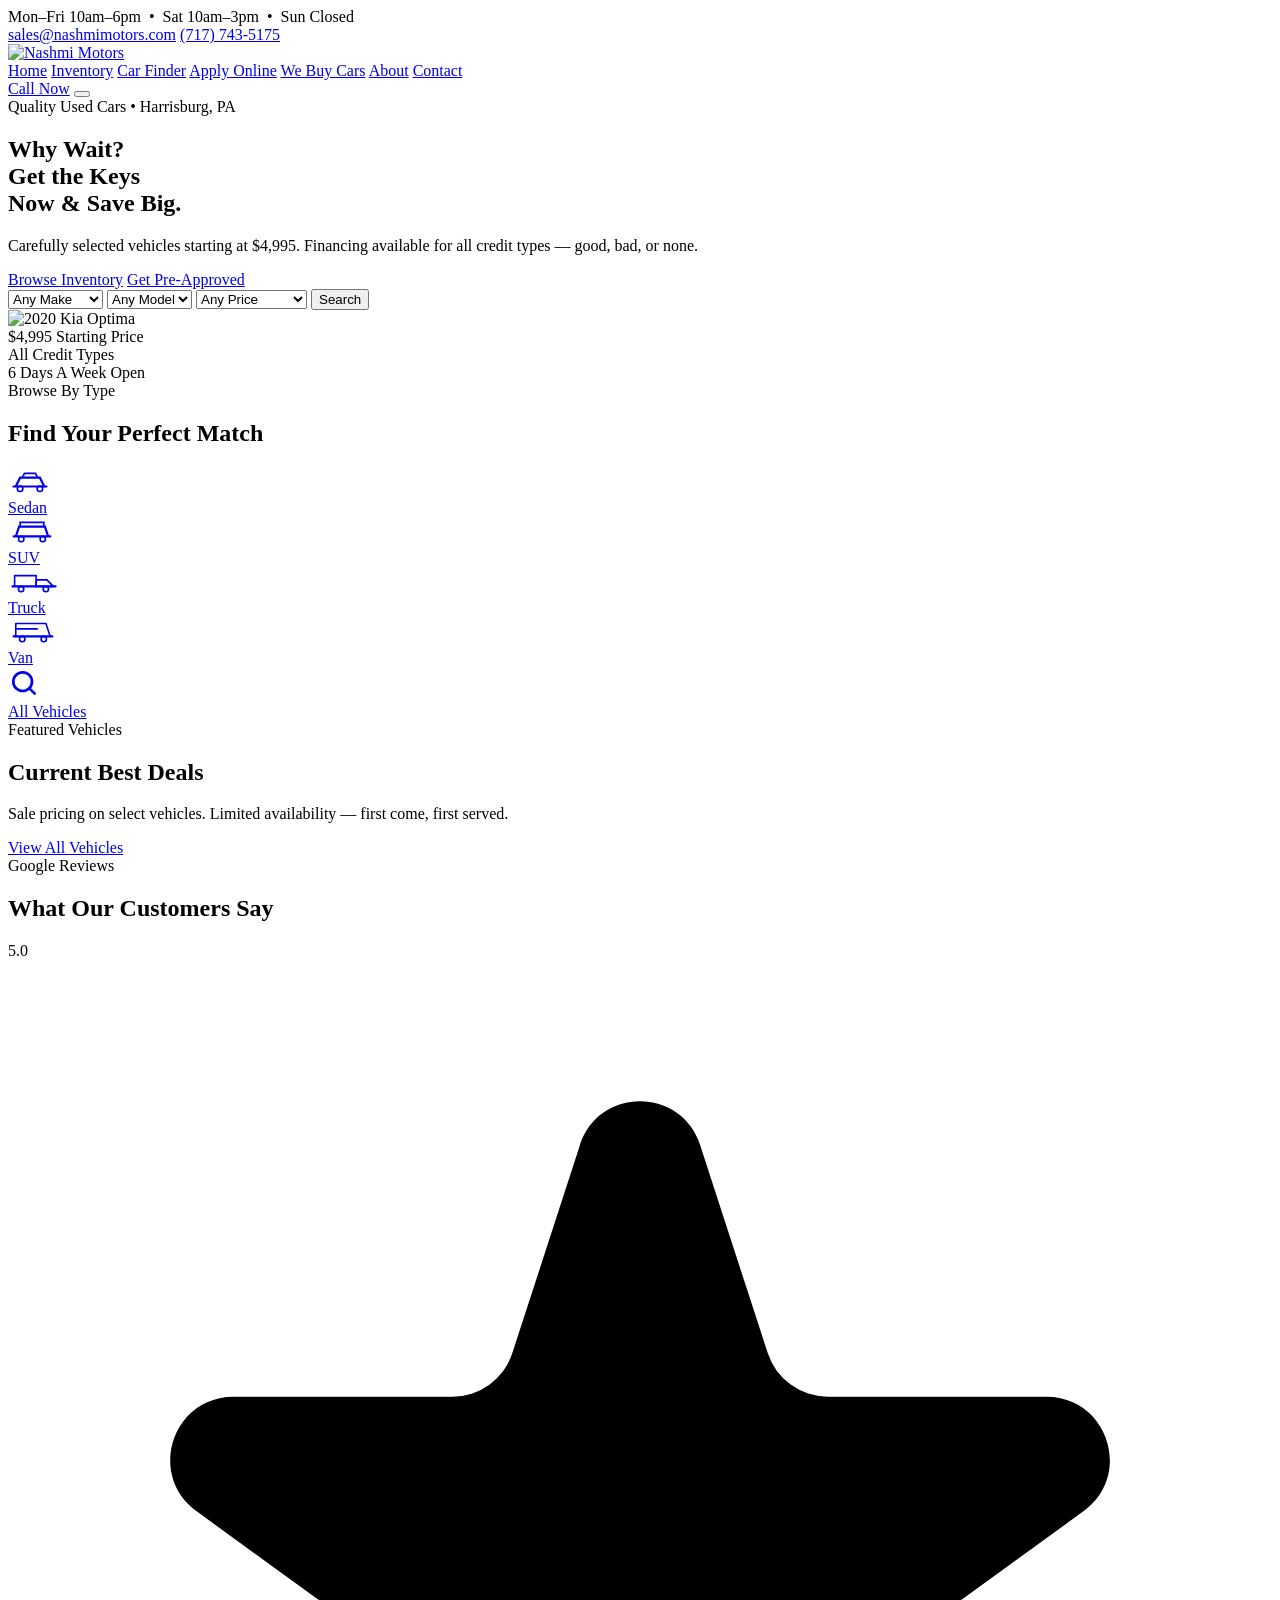
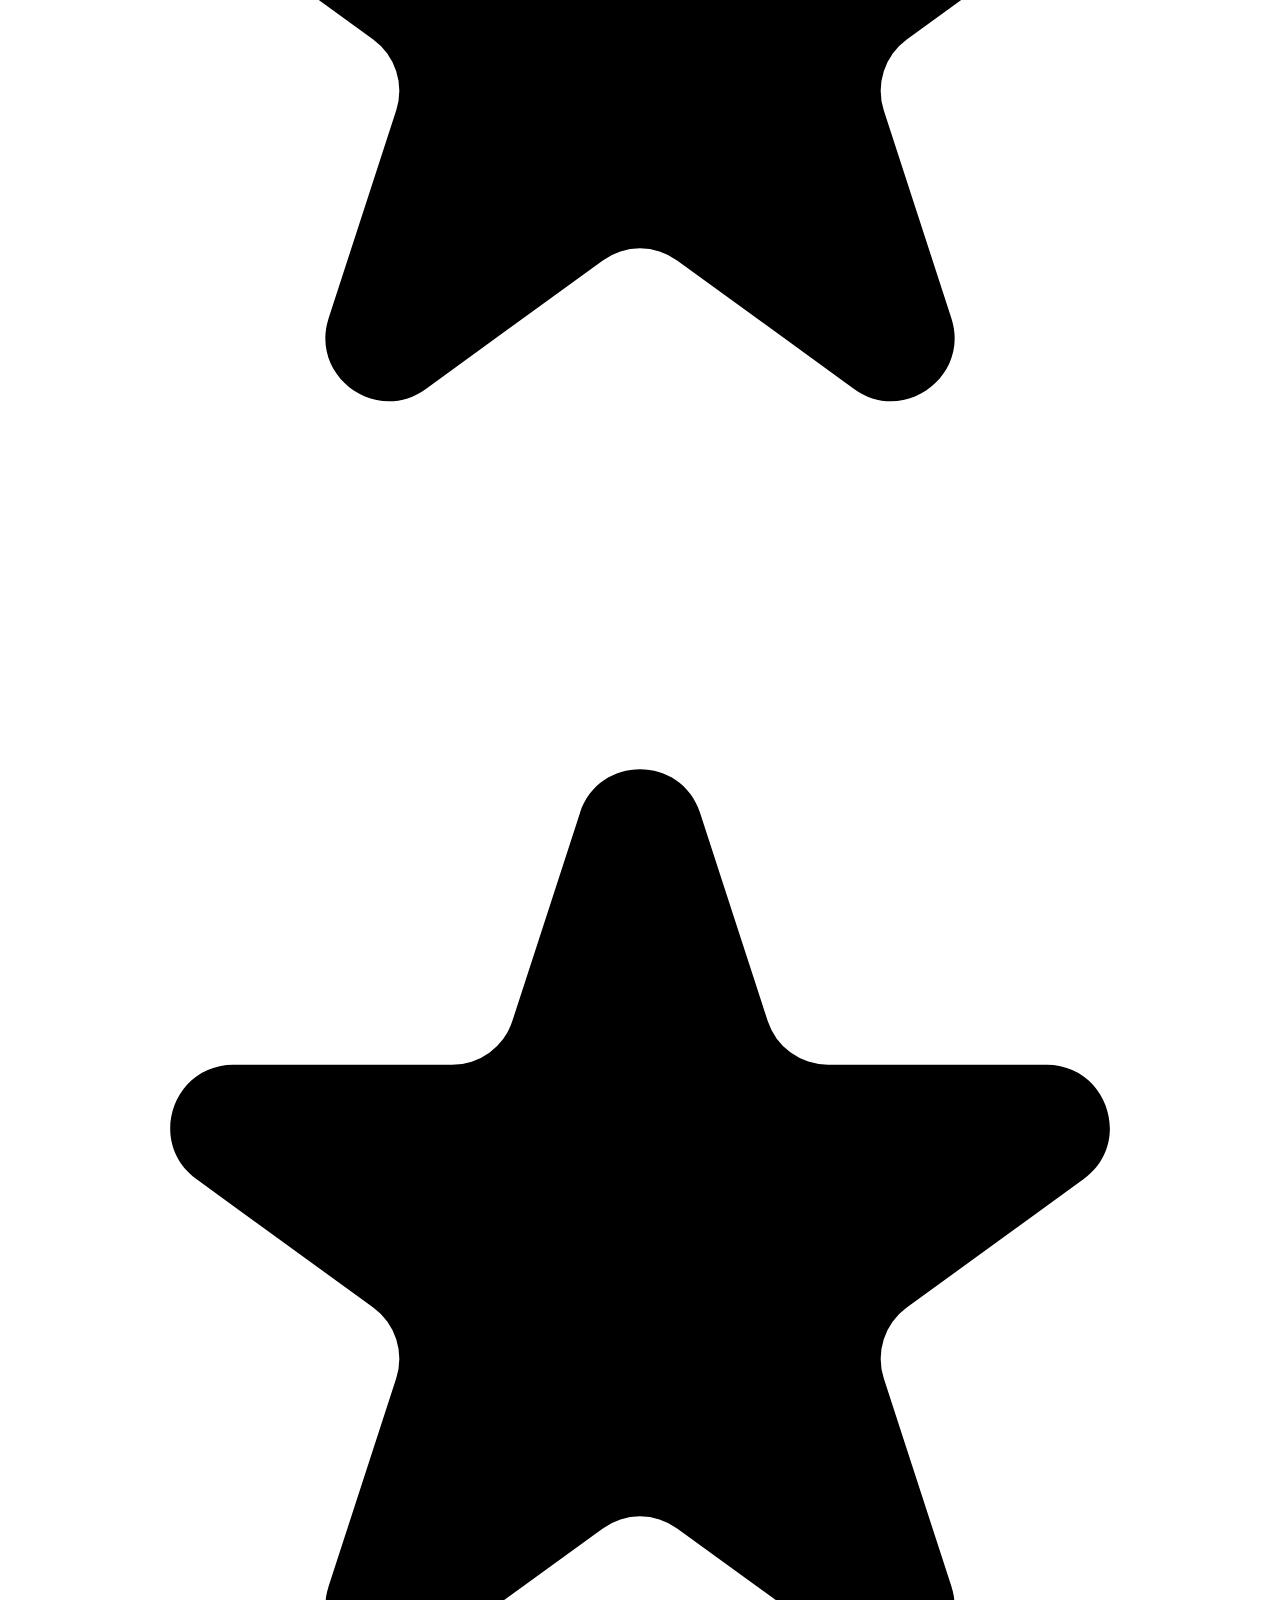
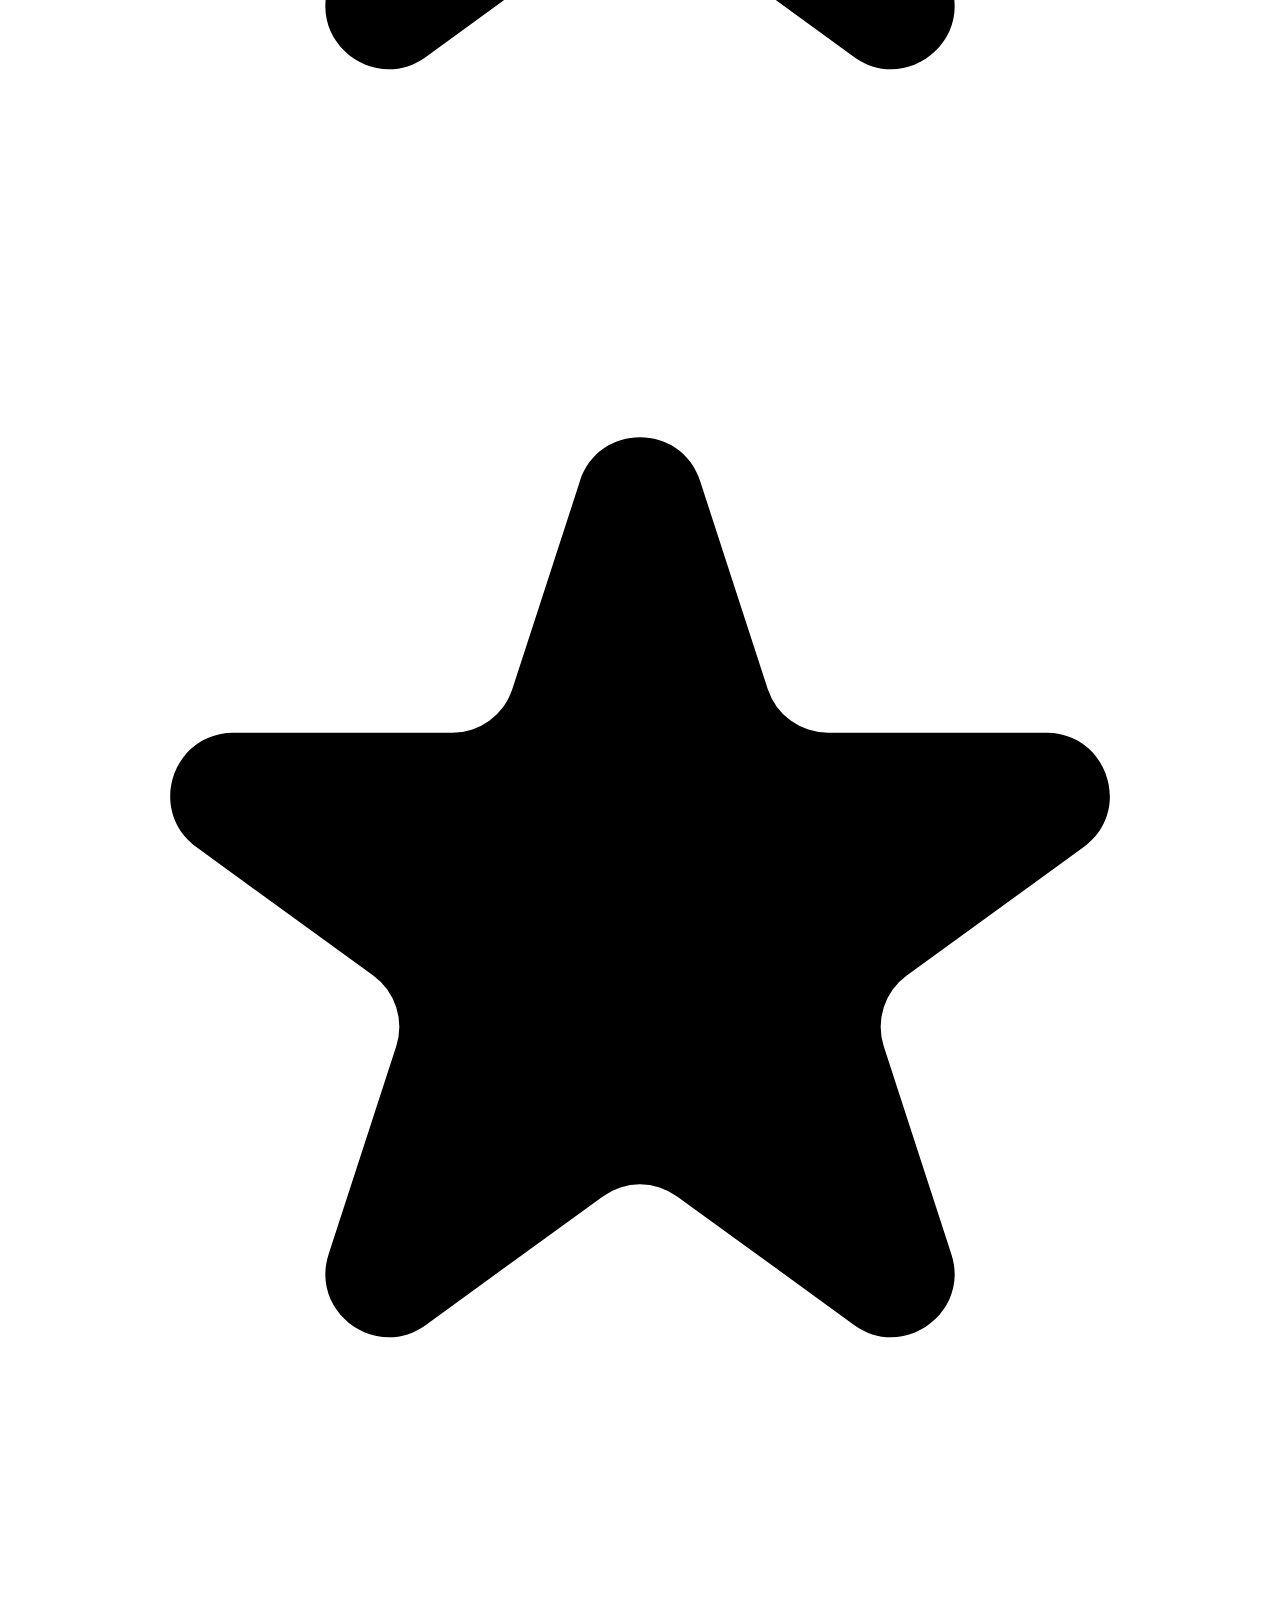
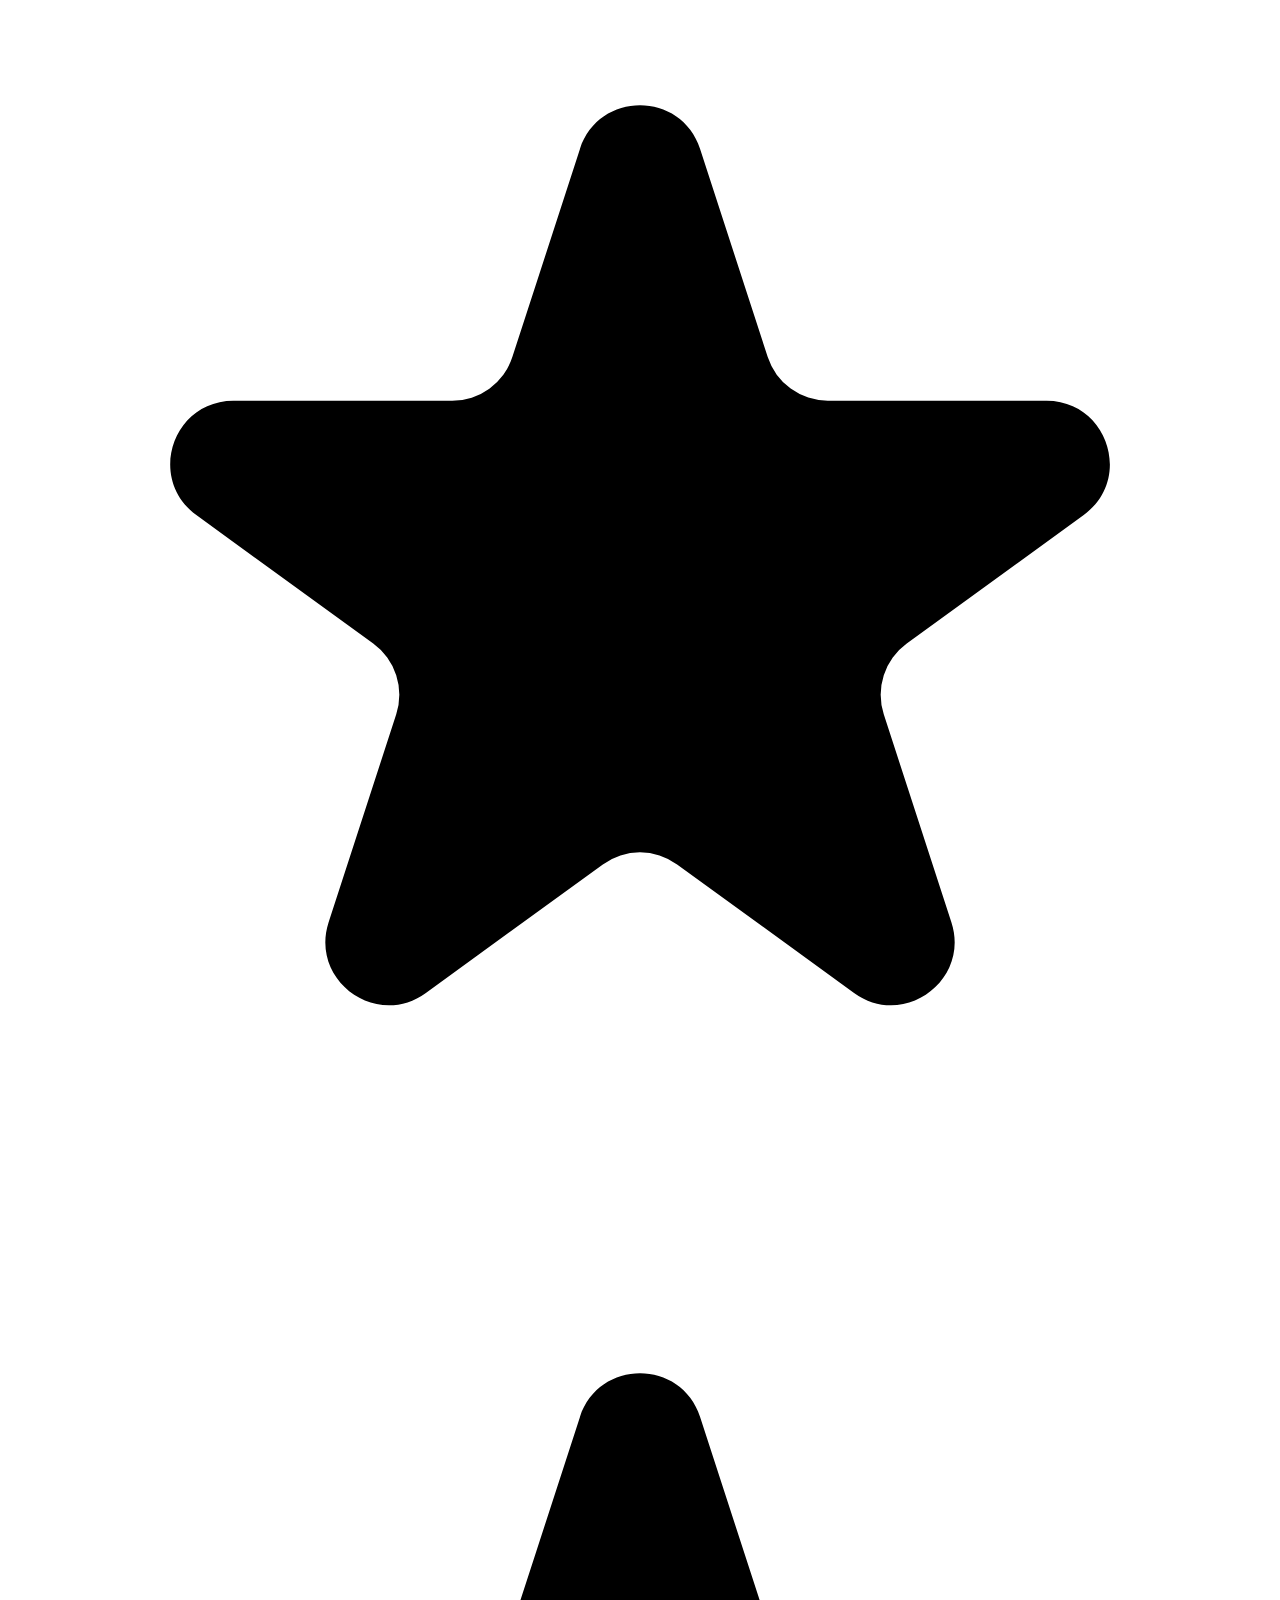
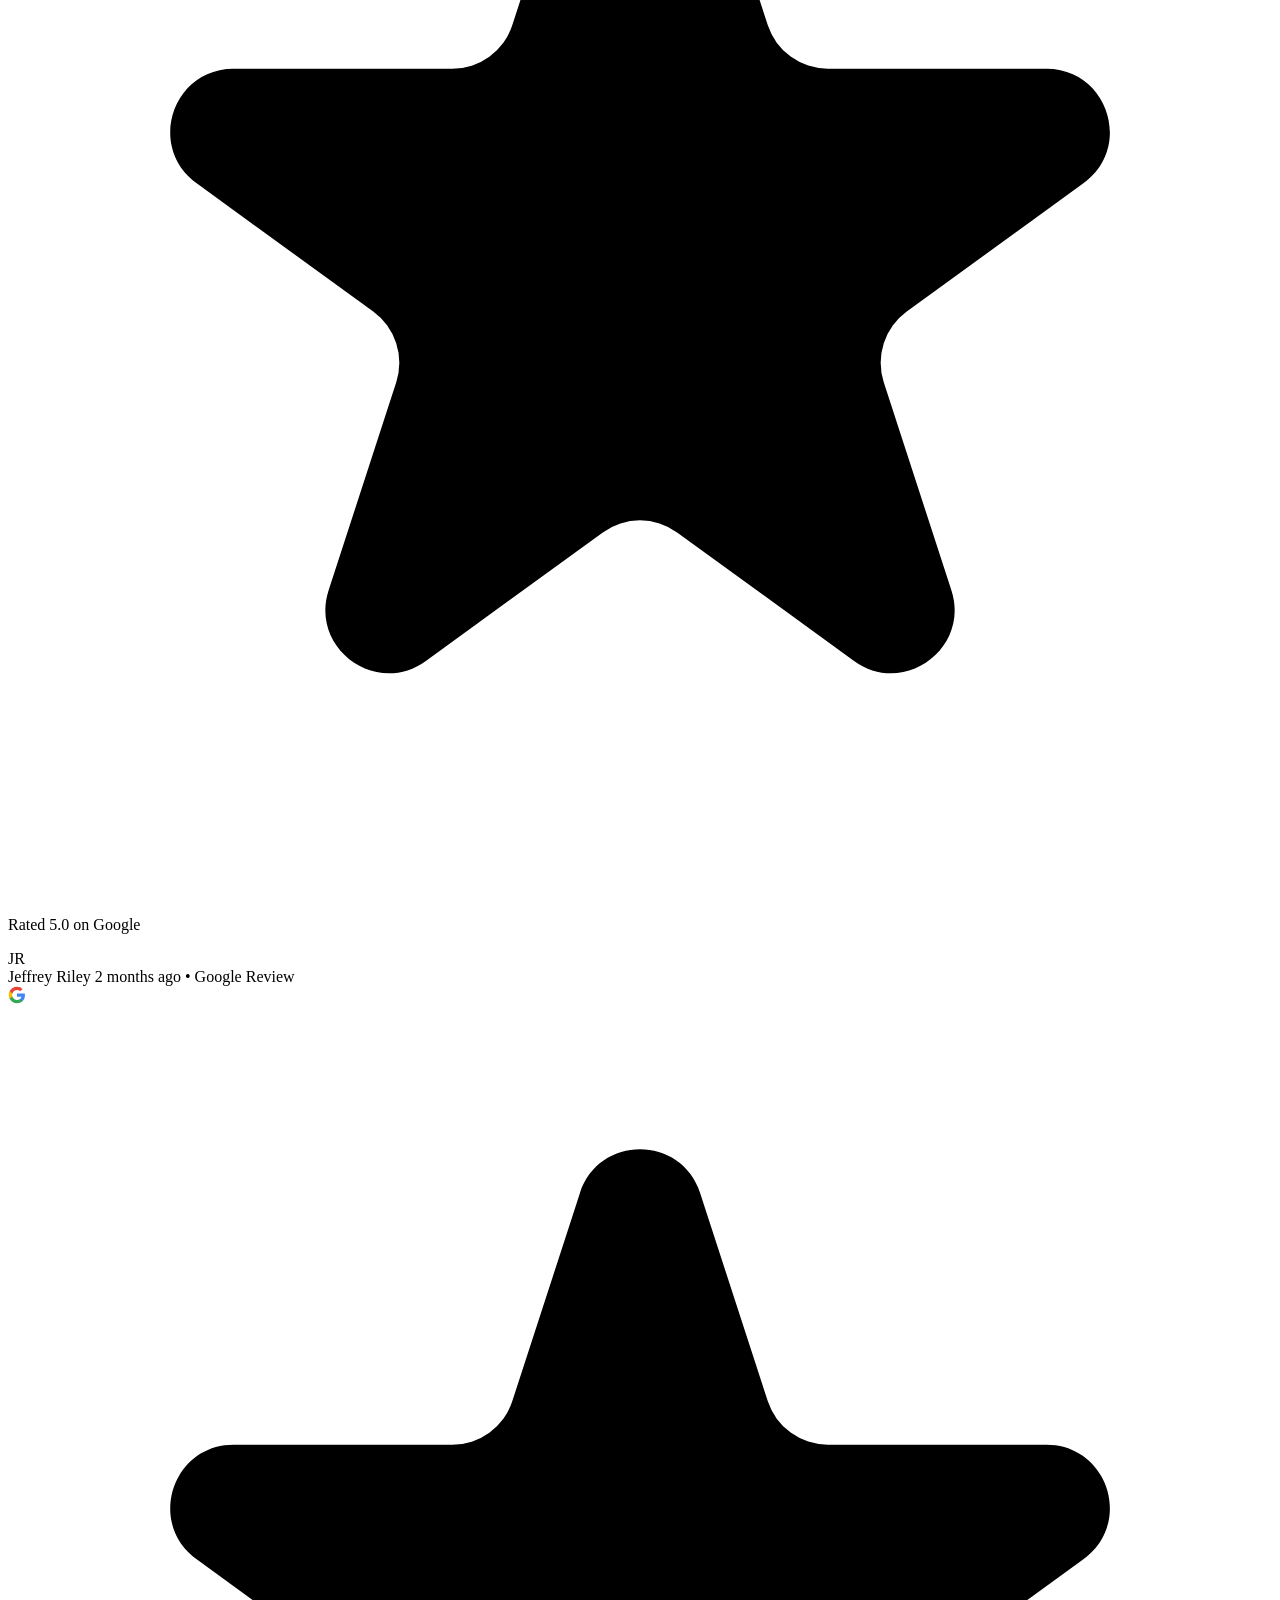
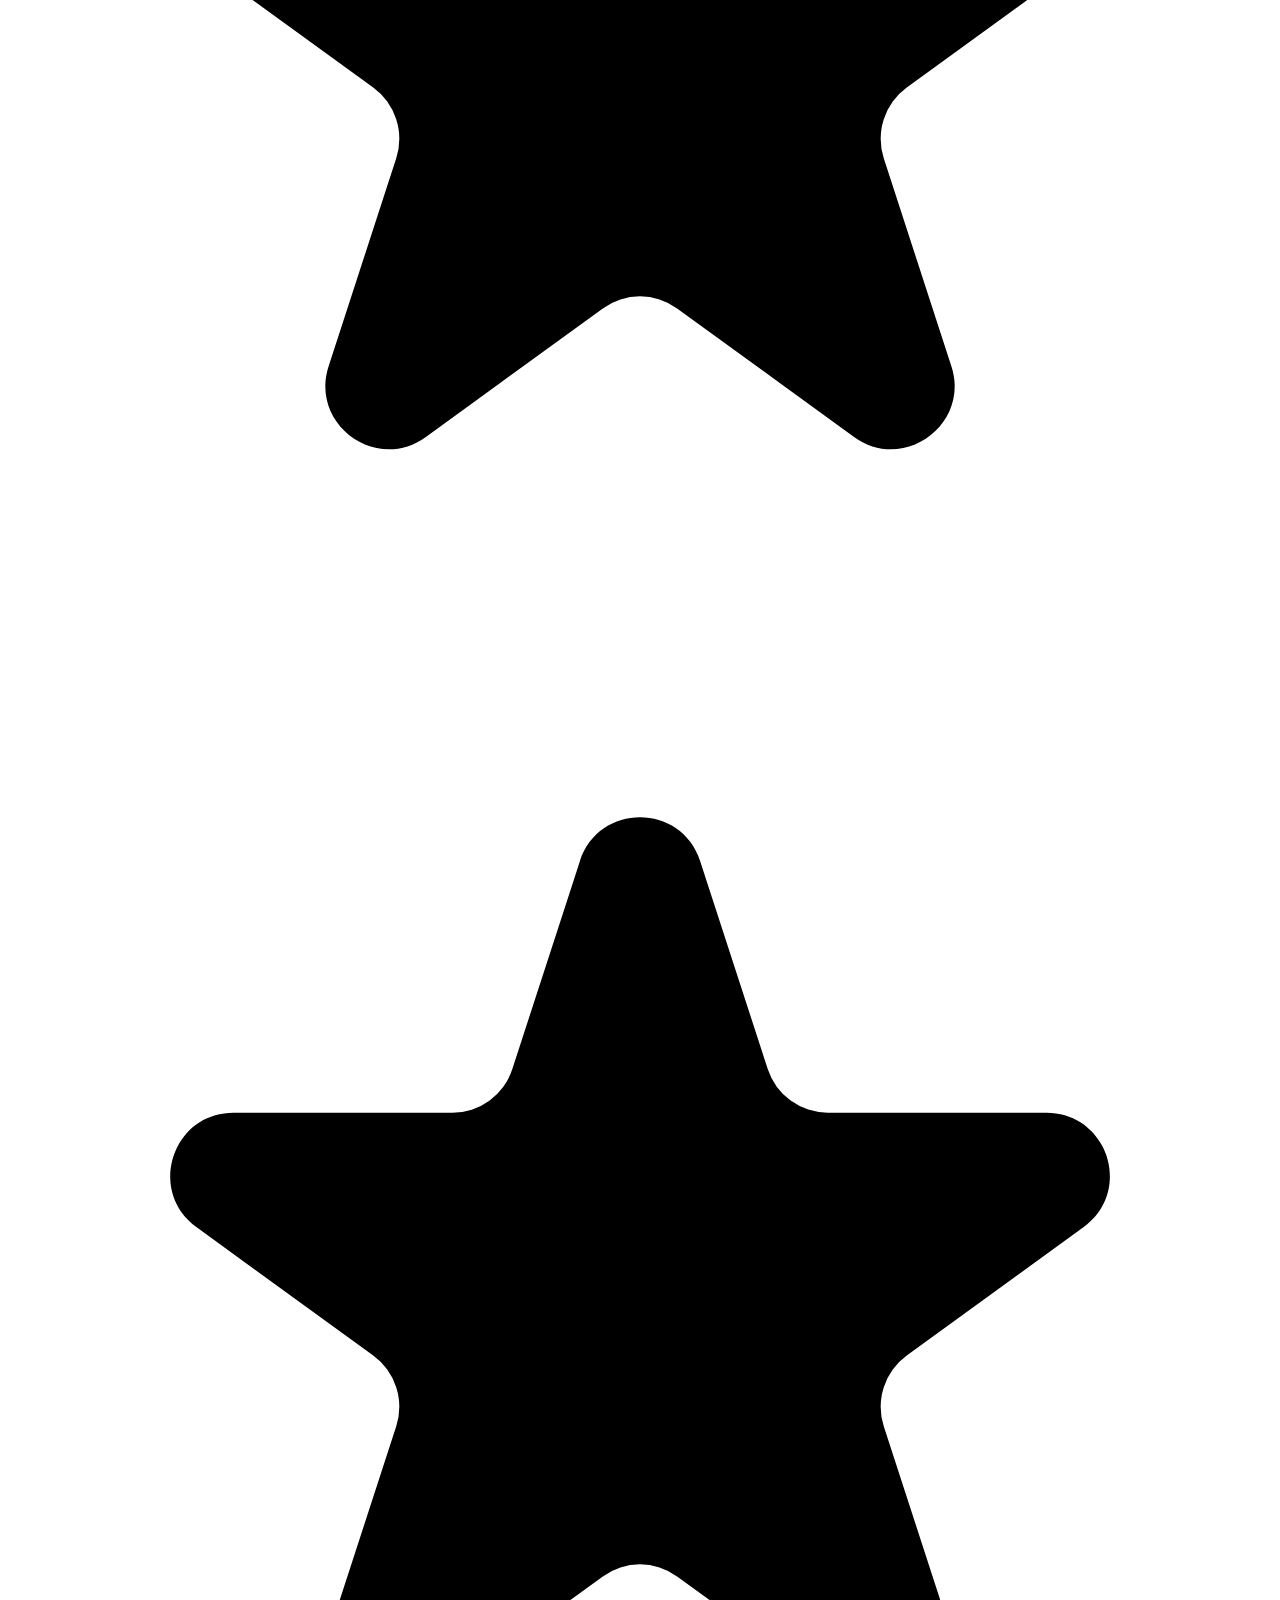
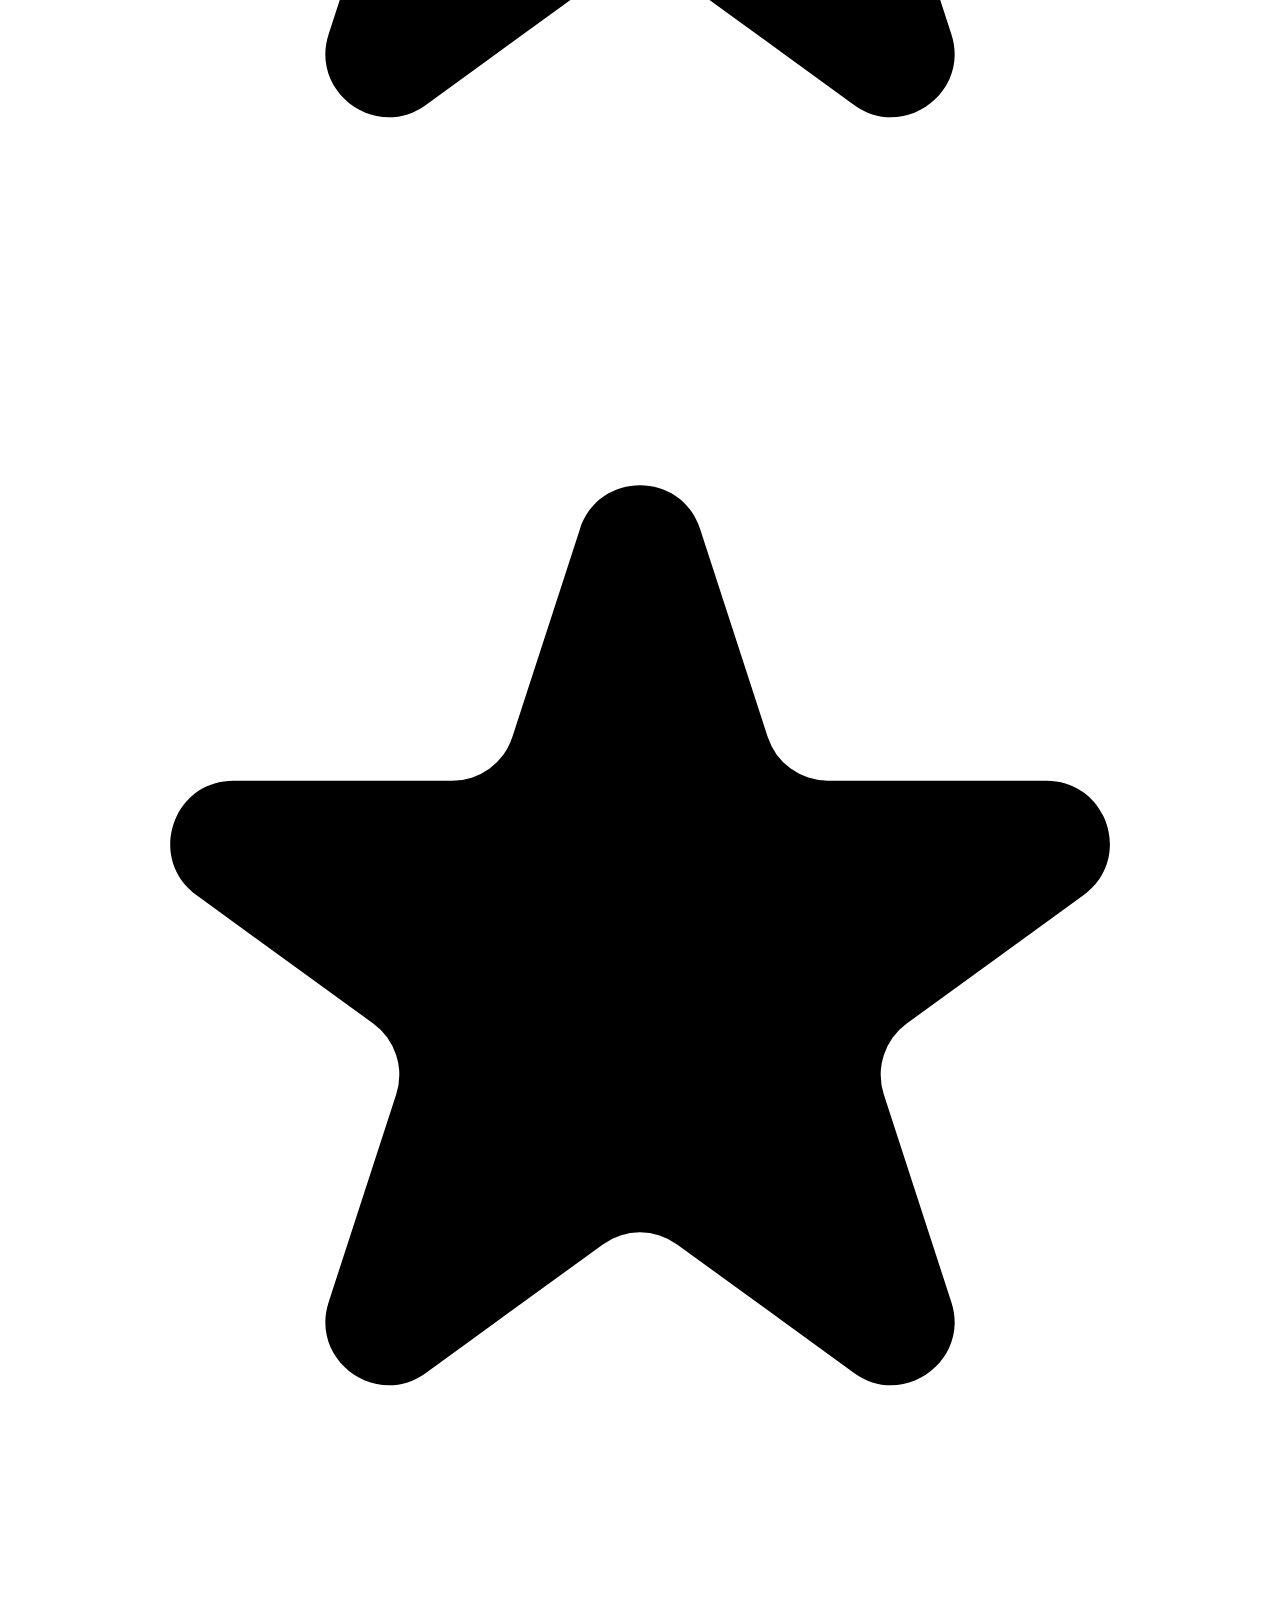
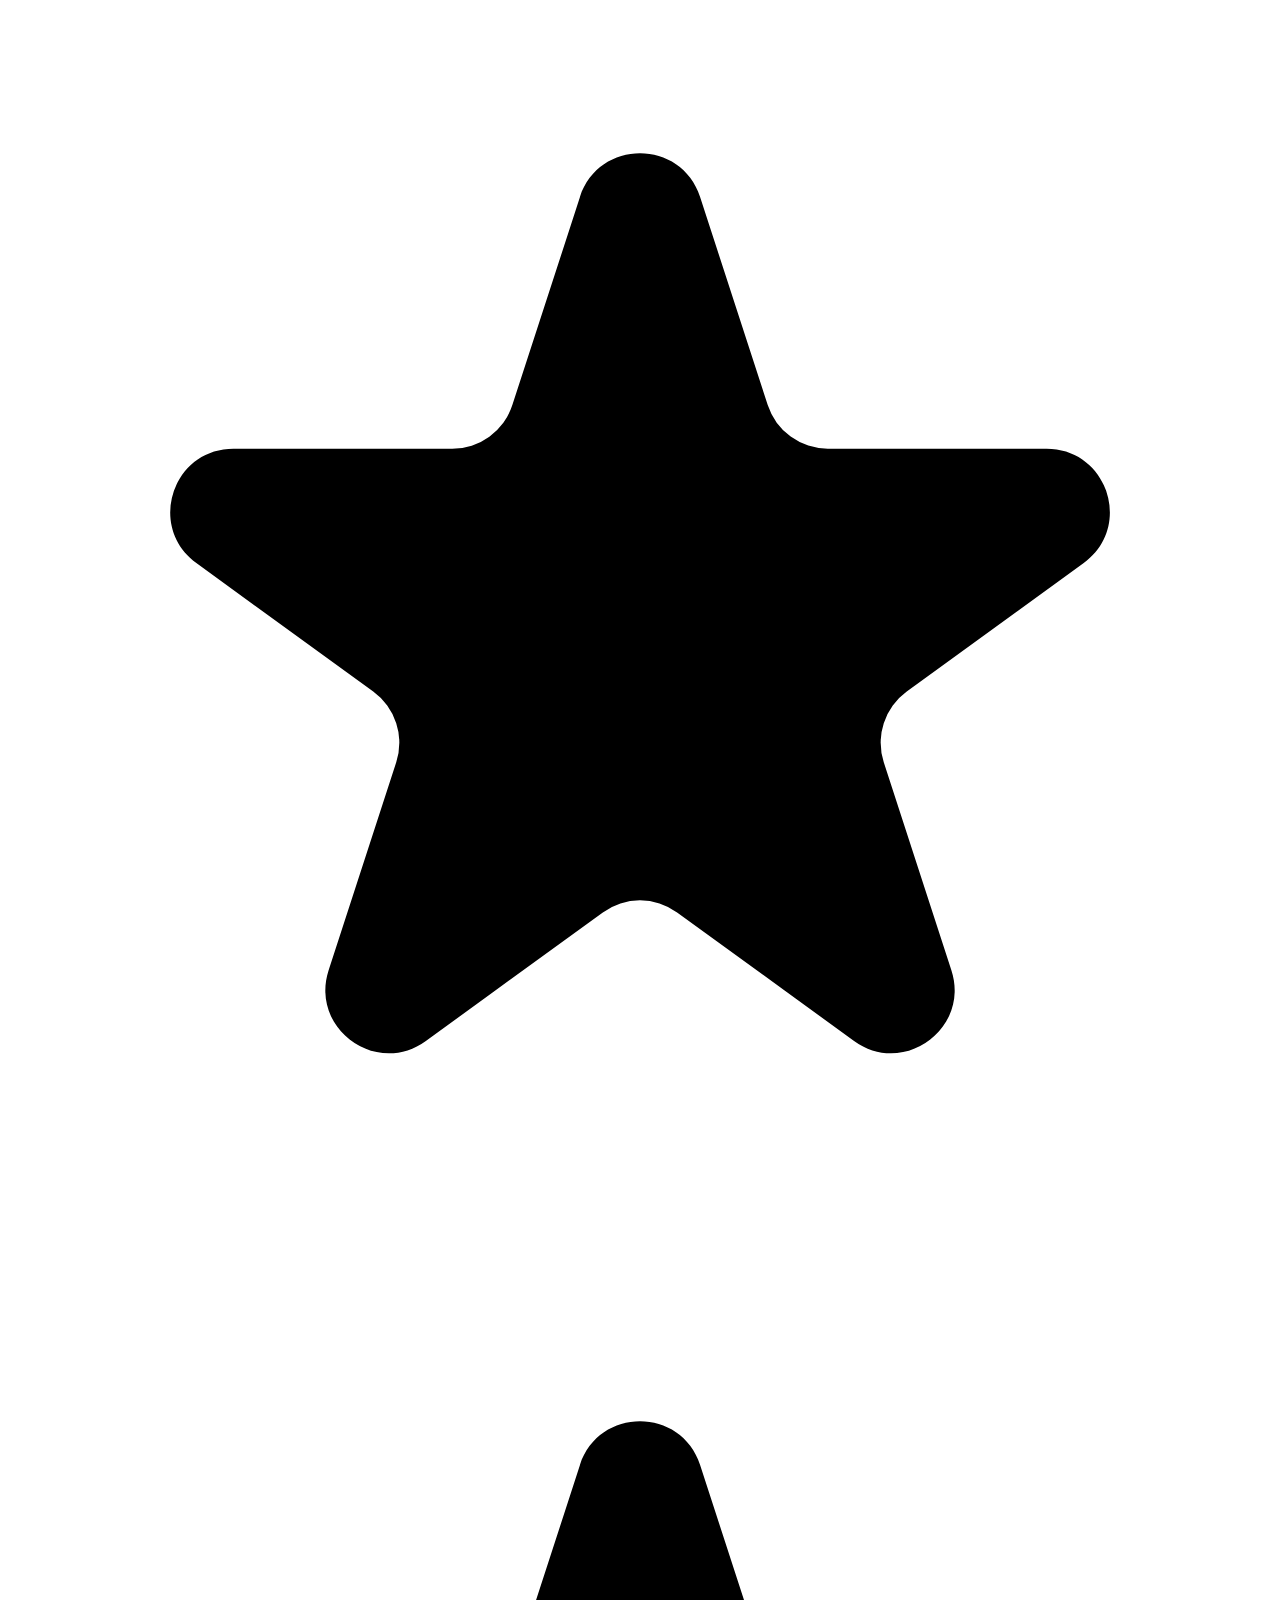
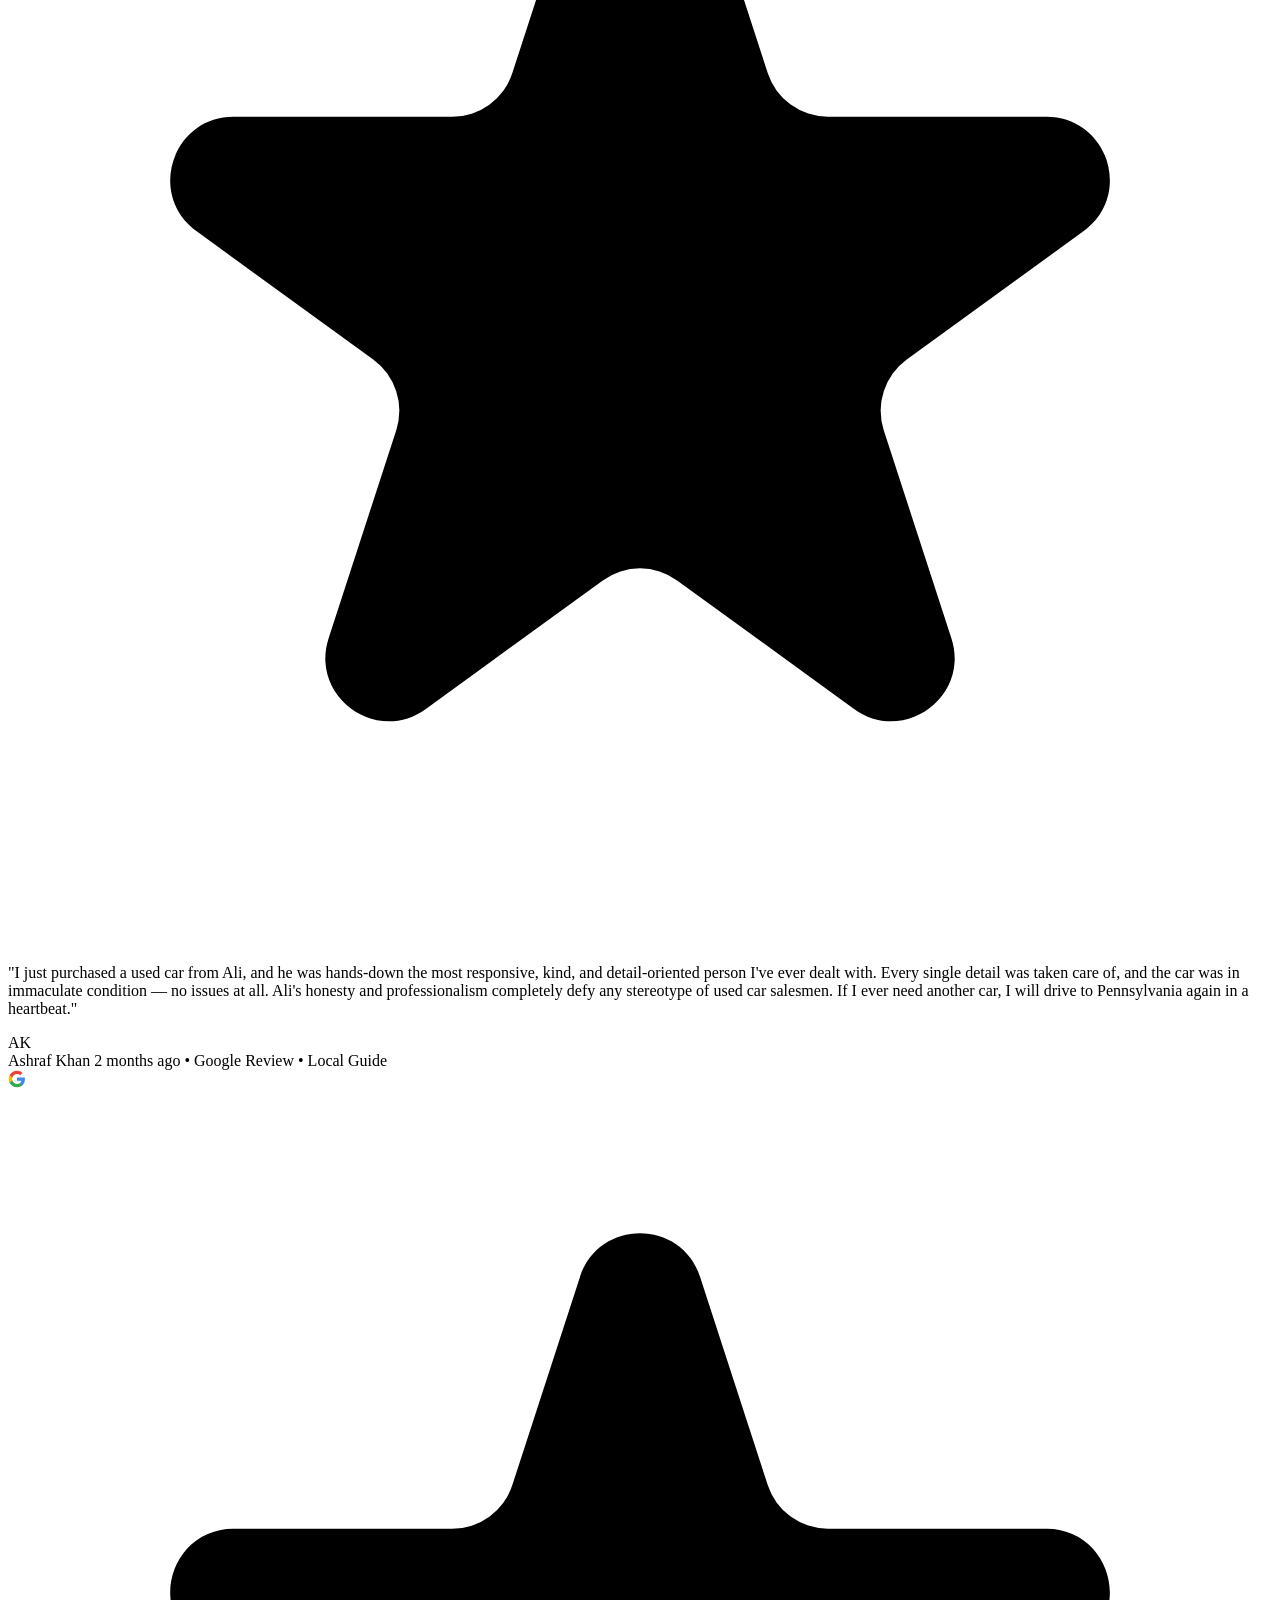
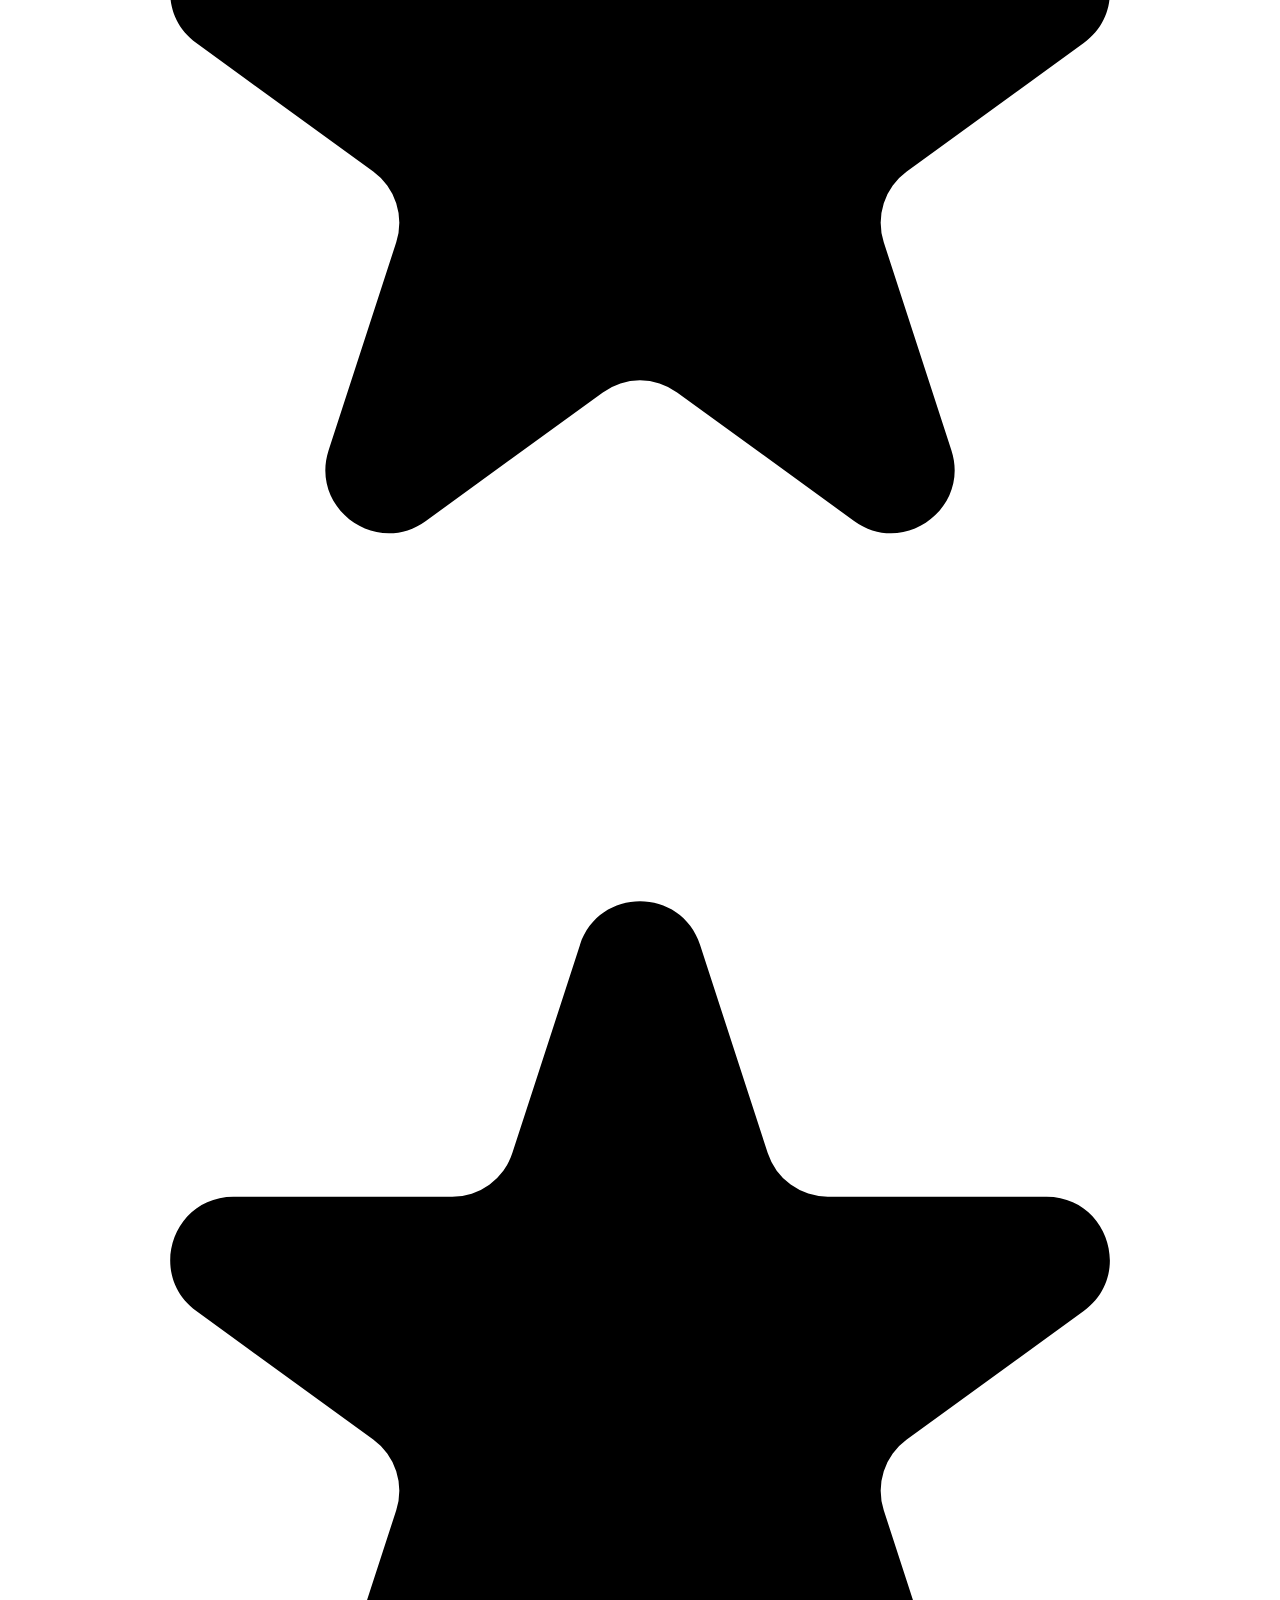
==== index.html @ ade67e8b "feat: Car Finder page, SVG social icons, Google Business + Car Finder in nav/footer - New car-finder" ====
<!DOCTYPE html>
<html lang="en">
<head>
<meta charset="UTF-8">
<link rel="icon" type="image/svg+xml" href="favicon.svg">
<link rel="icon" type="image/png" href="favicon.png">
<link rel="apple-touch-icon" href="favicon.png">
<meta name="viewport" content="width=device-width, initial-scale=1.0">
<title>Nashmi Motors — Quality Used Cars in Harrisburg, PA</title>
<meta name="description" content="Quality used cars in Harrisburg, PA. Starting at $4,995. Easy financing for all credit types. Call (717) 743-5175.">
<link rel="preconnect" href="https://fonts.googleapis.com">
<link rel="stylesheet" href="https://fonts.googleapis.com/css2?family=Inter:wght@300;400;500;600;700&family=Poppins:wght@600;700;800;900&display=swap">
<link rel="stylesheet" href="style.css">
</head>
<body>

<!-- TOP BAR -->
<div class="topbar">
  <div class="container topbar-inner">
    <div class="topbar-left">
      <span class="topbar-hours">Mon–Fri 10am–6pm &nbsp;&bull;&nbsp; Sat 10am–3pm &nbsp;&bull;&nbsp; Sun Closed</span>
    </div>
    <div class="topbar-right">
      <a href="mailto:sales@nashmimotors.com" class="topbar-link">sales@nashmimotors.com</a>
      <a href="tel:7177435175" class="topbar-link">(717) 743-5175</a>
    </div>
  </div>
</div>

<!-- HEADER -->
<header class="header" id="header">
  <div class="container header-inner">
    <a href="index.html" class="logo">
      <img src="https://dcdws.blob.core.windows.net/dws-29008363-103887-media/sites/103887/2026/01/Snag_1986c202-removebg-preview-w286-1.png" alt="Nashmi Motors" height="52">
    </a>
    <nav class="nav" id="nav">
      <a href="index.html" class="nav-link active">Home</a>
      <a href="inventory.html" class="nav-link">Inventory</a>
      <a href="car-finder.html" class="nav-link">Car Finder</a>
      <a href="apply.html" class="nav-link">Apply Online</a>
      <a href="sell.html" class="nav-link">We Buy Cars</a>
      <a href="about.html" class="nav-link">About</a>
      <a href="contact.html" class="nav-link">Contact</a>
    </nav>
    <a href="tel:7177435175" class="btn btn-primary header-cta">Call Now</a>
    <button class="hamburger" id="hamburger" aria-label="Menu">
      <span></span><span></span><span></span>
    </button>
  </div>
</header>

<!-- HERO — SPLIT LAYOUT -->
<section class="hero-split">
  <!-- LEFT PANEL -->
  <div class="hero-split-left">
    <div class="hero-split-content animate-fade-up">
      <div class="hero-eyebrow">Quality Used Cars &bull; Harrisburg, PA</div>
      <h1 class="hero-split-title">
        Why Wait?<br>
        <span class="hero-accent">Get the Keys<br>Now &amp; Save Big.</span>
      </h1>
      <p class="hero-split-sub">
        Carefully selected vehicles starting at $4,995. Financing available for all credit types — good, bad, or none.
      </p>
      <div class="hero-split-actions">
        <a href="inventory.html" class="btn btn-primary btn-lg">Browse Inventory</a>
        <a href="apply.html" class="btn btn-outline-dark btn-lg">Get Pre-Approved</a>
      </div>
      <!-- INLINE SEARCH -->
      <div class="hero-search">
        <select id="s-make" onchange="updateModels()" class="hero-select">
          <option value="">Any Make</option>
          <option>AUDI</option><option>CHRYSLER</option><option>FORD</option>
          <option>GMC</option><option>INFINITI</option><option>JEEP</option>
          <option>KIA</option><option>NISSAN</option><option>TOYOTA</option>
        </select>
        <select id="s-model" class="hero-select">
          <option value="">Any Model</option>
        </select>
        <select id="s-price" class="hero-select">
          <option value="">Any Price</option>
          <option value="6000">Under $6,000</option>
          <option value="9000">Under $9,000</option>
          <option value="12000">Under $12,000</option>
          <option value="16000">Under $16,000</option>
        </select>
        <button class="btn btn-primary" onclick="runSearch()">Search</button>
      </div>
    </div>
  </div>

  <!-- RIGHT PANEL — angled car image -->
  <div class="hero-split-right">
    <div class="hero-split-img">
      <img src="https://imagescf.dealercenter.net/640/480/202604-4b79213e173641bcb114456c4c6ea9f9.jpg"
           alt="2020 Kia Optima" loading="eager">
    </div>
    <!-- FLOATING STAT CARDS -->
    <div class="hero-float-cards">
      <div class="hero-float-card">
        <span class="hero-float-num">$4,995</span>
        <span class="hero-float-label">Starting Price</span>
      </div>
      <div class="hero-float-card">
        <span class="hero-float-num">All</span>
        <span class="hero-float-label">Credit Types</span>
      </div>
      <div class="hero-float-card">
        <span class="hero-float-num">6 Days</span>
        <span class="hero-float-label">A Week Open</span>
      </div>
    </div>
  </div>
</section>

<!-- BROWSE BY TYPE -->
<section class="section section-white">
  <div class="container">
    <div class="section-header animate-on-scroll">
      <span class="section-eyebrow">Browse By Type</span>
      <h2 class="section-title">Find Your Perfect Match</h2>
    </div>
    <div class="body-types">
      <a href="inventory.html?type=sedan" class="body-type-card animate-on-scroll">
        <div class="body-type-icon">
          <svg viewBox="0 0 40 24" fill="none" xmlns="http://www.w3.org/2000/svg" width="44" height="28">
            <path d="M5 17h30M7 17L11 9h18l4 8" stroke="currentColor" stroke-width="2" stroke-linecap="round"/>
            <path d="M13 9l2-4h10l2 4" stroke="currentColor" stroke-width="1.5" stroke-linecap="round"/>
            <circle cx="11" cy="19" r="2.5" stroke="currentColor" stroke-width="1.5"/>
            <circle cx="29" cy="19" r="2.5" stroke="currentColor" stroke-width="1.5"/>
          </svg>
        </div>
        <span>Sedan</span>
      </a>
      <a href="inventory.html?type=suv" class="body-type-card animate-on-scroll delay-1">
        <div class="body-type-icon">
          <svg viewBox="0 0 44 26" fill="none" xmlns="http://www.w3.org/2000/svg" width="48" height="28">
            <path d="M5 18h34M7 18L10 9h24l3 9" stroke="currentColor" stroke-width="2" stroke-linecap="round"/>
            <path d="M11 9V5h22v4" stroke="currentColor" stroke-width="1.5" stroke-linecap="round"/>
            <circle cx="12" cy="20.5" r="2.5" stroke="currentColor" stroke-width="1.5"/>
            <circle cx="32" cy="20.5" r="2.5" stroke="currentColor" stroke-width="1.5"/>
          </svg>
        </div>
        <span>SUV</span>
      </a>
      <a href="inventory.html?type=truck" class="body-type-card animate-on-scroll delay-2">
        <div class="body-type-icon">
          <svg viewBox="0 0 48 26" fill="none" xmlns="http://www.w3.org/2000/svg" width="52" height="28">
            <path d="M4 18h40" stroke="currentColor" stroke-width="2" stroke-linecap="round"/>
            <path d="M6 18V8h20v10" stroke="currentColor" stroke-width="1.5" stroke-linecap="round" stroke-linejoin="round"/>
            <path d="M26 12h10l6 6H26V12z" stroke="currentColor" stroke-width="1.5" stroke-linejoin="round"/>
            <circle cx="12" cy="20.5" r="2.5" stroke="currentColor" stroke-width="1.5"/>
            <circle cx="35" cy="20.5" r="2.5" stroke="currentColor" stroke-width="1.5"/>
          </svg>
        </div>
        <span>Truck</span>
      </a>
      <a href="inventory.html?type=van" class="body-type-card animate-on-scroll delay-3">
        <div class="body-type-icon">
          <svg viewBox="0 0 46 26" fill="none" xmlns="http://www.w3.org/2000/svg" width="50" height="28">
            <path d="M5 18h36" stroke="currentColor" stroke-width="2" stroke-linecap="round"/>
            <path d="M7 18V6h28l4 12" stroke="currentColor" stroke-width="1.5" stroke-linecap="round" stroke-linejoin="round"/>
            <path d="M7 11h20" stroke="currentColor" stroke-width="1.5" stroke-linecap="round"/>
            <circle cx="13" cy="20.5" r="2.5" stroke="currentColor" stroke-width="1.5"/>
            <circle cx="33" cy="20.5" r="2.5" stroke="currentColor" stroke-width="1.5"/>
          </svg>
        </div>
        <span>Van</span>
      </a>
      <a href="inventory.html" class="body-type-card animate-on-scroll delay-4">
        <div class="body-type-icon">
          <svg viewBox="0 0 24 24" fill="none" xmlns="http://www.w3.org/2000/svg" width="32" height="32">
            <circle cx="11" cy="11" r="7" stroke="currentColor" stroke-width="2"/>
            <path d="M20 20l-3-3" stroke="currentColor" stroke-width="2" stroke-linecap="round"/>
          </svg>
        </div>
        <span>All Vehicles</span>
      </a>
    </div>
  </div>
</section>

<!-- FEATURED INVENTORY -->
<section class="section section-bg" id="featured">
  <div class="container">
    <div class="section-header animate-on-scroll">
      <span class="section-eyebrow">Featured Vehicles</span>
      <h2 class="section-title">Current Best Deals</h2>
      <p class="section-desc">Sale pricing on select vehicles. Limited availability — first come, first served.</p>
    </div>
    <div class="cars-grid" id="featured-grid"></div>
    <div class="section-cta animate-on-scroll">
      <a href="inventory.html" class="btn btn-primary btn-lg">View All Vehicles</a>
    </div>
  </div>
</section>

<!-- GOOGLE REVIEWS -->
<section class="section section-white">
  <div class="container">
    <div class="section-header animate-on-scroll">
      <span class="section-eyebrow">Google Reviews</span>
      <h2 class="section-title">What Our Customers Say</h2>
      <div class="reviews-rating-summary animate-on-scroll">
        <div class="reviews-score">5.0</div>
        <div class="reviews-summary-right">
          <div class="stars-row">
            <svg viewBox="0 0 20 20" fill="currentColor" class="star-svg"><path d="M9.049 2.927c.3-.921 1.603-.921 1.902 0l1.07 3.292a1 1 0 00.95.69h3.462c.969 0 1.371 1.24.588 1.81l-2.8 2.034a1 1 0 00-.364 1.118l1.07 3.292c.3.921-.755 1.688-1.54 1.118l-2.8-2.034a1 1 0 00-1.175 0l-2.8 2.034c-.784.57-1.838-.197-1.539-1.118l1.07-3.292a1 1 0 00-.364-1.118L2.98 8.72c-.783-.57-.38-1.81.588-1.81h3.461a1 1 0 00.951-.69l1.07-3.292z"/></svg>
            <svg viewBox="0 0 20 20" fill="currentColor" class="star-svg"><path d="M9.049 2.927c.3-.921 1.603-.921 1.902 0l1.07 3.292a1 1 0 00.95.69h3.462c.969 0 1.371 1.24.588 1.81l-2.8 2.034a1 1 0 00-.364 1.118l1.07 3.292c.3.921-.755 1.688-1.54 1.118l-2.8-2.034a1 1 0 00-1.175 0l-2.8 2.034c-.784.57-1.838-.197-1.539-1.118l1.07-3.292a1 1 0 00-.364-1.118L2.98 8.72c-.783-.57-.38-1.81.588-1.81h3.461a1 1 0 00.951-.69l1.07-3.292z"/></svg>
            <svg viewBox="0 0 20 20" fill="currentColor" class="star-svg"><path d="M9.049 2.927c.3-.921 1.603-.921 1.902 0l1.07 3.292a1 1 0 00.95.69h3.462c.969 0 1.371 1.24.588 1.81l-2.8 2.034a1 1 0 00-.364 1.118l1.07 3.292c.3.921-.755 1.688-1.54 1.118l-2.8-2.034a1 1 0 00-1.175 0l-2.8 2.034c-.784.57-1.838-.197-1.539-1.118l1.07-3.292a1 1 0 00-.364-1.118L2.98 8.72c-.783-.57-.38-1.81.588-1.81h3.461a1 1 0 00.951-.69l1.07-3.292z"/></svg>
            <svg viewBox="0 0 20 20" fill="currentColor" class="star-svg"><path d="M9.049 2.927c.3-.921 1.603-.921 1.902 0l1.07 3.292a1 1 0 00.95.69h3.462c.969 0 1.371 1.24.588 1.81l-2.8 2.034a1 1 0 00-.364 1.118l1.07 3.292c.3.921-.755 1.688-1.54 1.118l-2.8-2.034a1 1 0 00-1.175 0l-2.8 2.034c-.784.57-1.838-.197-1.539-1.118l1.07-3.292a1 1 0 00-.364-1.118L2.98 8.72c-.783-.57-.38-1.81.588-1.81h3.461a1 1 0 00.951-.69l1.07-3.292z"/></svg>
            <svg viewBox="0 0 20 20" fill="currentColor" class="star-svg"><path d="M9.049 2.927c.3-.921 1.603-.921 1.902 0l1.07 3.292a1 1 0 00.95.69h3.462c.969 0 1.371 1.24.588 1.81l-2.8 2.034a1 1 0 00-.364 1.118l1.07 3.292c.3.921-.755 1.688-1.54 1.118l-2.8-2.034a1 1 0 00-1.175 0l-2.8 2.034c-.784.57-1.838-.197-1.539-1.118l1.07-3.292a1 1 0 00-.364-1.118L2.98 8.72c-.783-.57-.38-1.81.588-1.81h3.461a1 1 0 00.951-.69l1.07-3.292z"/></svg>
          </div>
          <p class="reviews-source">Rated 5.0 on Google</p>
        </div>
      </div>
    </div>

    <div class="reviews-grid">

      <!-- Review 1 -->
      <div class="review-card animate-on-scroll">
        <div class="review-header">
          <div class="reviewer-avatar">JR</div>
          <div class="reviewer-info">
            <span class="reviewer-name">Jeffrey Riley</span>
            <span class="reviewer-meta">2 months ago &bull; Google Review</span>
          </div>
          <div class="review-google-icon">
            <svg width="18" height="18" viewBox="0 0 24 24" fill="none" xmlns="http://www.w3.org/2000/svg">
              <path d="M22.56 12.25c0-.78-.07-1.53-.2-2.25H12v4.26h5.92c-.26 1.37-1.04 2.53-2.21 3.31v2.77h3.57c2.08-1.92 3.28-4.74 3.28-8.09z" fill="#4285F4"/>
              <path d="M12 23c2.97 0 5.46-.98 7.28-2.66l-3.57-2.77c-.98.66-2.23 1.06-3.71 1.06-2.86 0-5.29-1.93-6.16-4.53H2.18v2.84C3.99 20.53 7.7 23 12 23z" fill="#34A853"/>
              <path d="M5.84 14.09c-.22-.66-.35-1.36-.35-2.09s.13-1.43.35-2.09V7.07H2.18C1.43 8.55 1 10.22 1 12s.43 3.45 1.18 4.93l3.66-2.84z" fill="#FBBC05"/>
              <path d="M12 5.38c1.62 0 3.06.56 4.21 1.64l3.15-3.15C17.45 2.09 14.97 1 12 1 7.7 1 3.99 3.47 2.18 7.07l3.66 2.84c.87-2.6 3.3-4.53 6.16-4.53z" fill="#EA4335"/>
            </svg>
          </div>
        </div>
        <div class="review-stars">
          <svg viewBox="0 0 20 20" fill="currentColor" class="star-svg"><path d="M9.049 2.927c.3-.921 1.603-.921 1.902 0l1.07 3.292a1 1 0 00.95.69h3.462c.969 0 1.371 1.24.588 1.81l-2.8 2.034a1 1 0 00-.364 1.118l1.07 3.292c.3.921-.755 1.688-1.54 1.118l-2.8-2.034a1 1 0 00-1.175 0l-2.8 2.034c-.784.57-1.838-.197-1.539-1.118l1.07-3.292a1 1 0 00-.364-1.118L2.98 8.72c-.783-.57-.38-1.81.588-1.81h3.461a1 1 0 00.951-.69l1.07-3.292z"/></svg>
          <svg viewBox="0 0 20 20" fill="currentColor" class="star-svg"><path d="M9.049 2.927c.3-.921 1.603-.921 1.902 0l1.07 3.292a1 1 0 00.95.69h3.462c.969 0 1.371 1.24.588 1.81l-2.8 2.034a1 1 0 00-.364 1.118l1.07 3.292c.3.921-.755 1.688-1.54 1.118l-2.8-2.034a1 1 0 00-1.175 0l-2.8 2.034c-.784.57-1.838-.197-1.539-1.118l1.07-3.292a1 1 0 00-.364-1.118L2.98 8.72c-.783-.57-.38-1.81.588-1.81h3.461a1 1 0 00.951-.69l1.07-3.292z"/></svg>
          <svg viewBox="0 0 20 20" fill="currentColor" class="star-svg"><path d="M9.049 2.927c.3-.921 1.603-.921 1.902 0l1.07 3.292a1 1 0 00.95.69h3.462c.969 0 1.371 1.24.588 1.81l-2.8 2.034a1 1 0 00-.364 1.118l1.07 3.292c.3.921-.755 1.688-1.54 1.118l-2.8-2.034a1 1 0 00-1.175 0l-2.8 2.034c-.784.57-1.838-.197-1.539-1.118l1.07-3.292a1 1 0 00-.364-1.118L2.98 8.72c-.783-.57-.38-1.81.588-1.81h3.461a1 1 0 00.951-.69l1.07-3.292z"/></svg>
          <svg viewBox="0 0 20 20" fill="currentColor" class="star-svg"><path d="M9.049 2.927c.3-.921 1.603-.921 1.902 0l1.07 3.292a1 1 0 00.95.69h3.462c.969 0 1.371 1.24.588 1.81l-2.8 2.034a1 1 0 00-.364 1.118l1.07 3.292c.3.921-.755 1.688-1.54 1.118l-2.8-2.034a1 1 0 00-1.175 0l-2.8 2.034c-.784.57-1.838-.197-1.539-1.118l1.07-3.292a1 1 0 00-.364-1.118L2.98 8.72c-.783-.57-.38-1.81.588-1.81h3.461a1 1 0 00.951-.69l1.07-3.292z"/></svg>
          <svg viewBox="0 0 20 20" fill="currentColor" class="star-svg"><path d="M9.049 2.927c.3-.921 1.603-.921 1.902 0l1.07 3.292a1 1 0 00.95.69h3.462c.969 0 1.371 1.24.588 1.81l-2.8 2.034a1 1 0 00-.364 1.118l1.07 3.292c.3.921-.755 1.688-1.54 1.118l-2.8-2.034a1 1 0 00-1.175 0l-2.8 2.034c-.784.57-1.838-.197-1.539-1.118l1.07-3.292a1 1 0 00-.364-1.118L2.98 8.72c-.783-.57-.38-1.81.588-1.81h3.461a1 1 0 00.951-.69l1.07-3.292z"/></svg>
        </div>
        <p class="review-text">"I just purchased a used car from Ali, and he was hands-down the most responsive, kind, and detail-oriented person I've ever dealt with. Every single detail was taken care of, and the car was in immaculate condition — no issues at all. Ali's honesty and professionalism completely defy any stereotype of used car salesmen. If I ever need another car, I will drive to Pennsylvania again in a heartbeat."</p>
      </div>

      <!-- Review 2 -->
      <div class="review-card animate-on-scroll delay-1">
        <div class="review-header">
          <div class="reviewer-avatar">AK</div>
          <div class="reviewer-info">
            <span class="reviewer-name">Ashraf Khan</span>
            <span class="reviewer-meta">2 months ago &bull; Google Review &bull; Local Guide</span>
          </div>
          <div class="review-google-icon">
            <svg width="18" height="18" viewBox="0 0 24 24" fill="none" xmlns="http://www.w3.org/2000/svg">
              <path d="M22.56 12.25c0-.78-.07-1.53-.2-2.25H12v4.26h5.92c-.26 1.37-1.04 2.53-2.21 3.31v2.77h3.57c2.08-1.92 3.28-4.74 3.28-8.09z" fill="#4285F4"/>
              <path d="M12 23c2.97 0 5.46-.98 7.28-2.66l-3.57-2.77c-.98.66-2.23 1.06-3.71 1.06-2.86 0-5.29-1.93-6.16-4.53H2.18v2.84C3.99 20.53 7.7 23 12 23z" fill="#34A853"/>
              <path d="M5.84 14.09c-.22-.66-.35-1.36-.35-2.09s.13-1.43.35-2.09V7.07H2.18C1.43 8.55 1 10.22 1 12s.43 3.45 1.18 4.93l3.66-2.84z" fill="#FBBC05"/>
              <path d="M12 5.38c1.62 0 3.06.56 4.21 1.64l3.15-3.15C17.45 2.09 14.97 1 12 1 7.7 1 3.99 3.47 2.18 7.07l3.66 2.84c.87-2.6 3.3-4.53 6.16-4.53z" fill="#EA4335"/>
            </svg>
          </div>
        </div>
        <div class="review-stars">
          <svg viewBox="0 0 20 20" fill="currentColor" class="star-svg"><path d="M9.049 2.927c.3-.921 1.603-.921 1.902 0l1.07 3.292a1 1 0 00.95.69h3.462c.969 0 1.371 1.24.588 1.81l-2.8 2.034a1 1 0 00-.364 1.118l1.07 3.292c.3.921-.755 1.688-1.54 1.118l-2.8-2.034a1 1 0 00-1.175 0l-2.8 2.034c-.784.57-1.838-.197-1.539-1.118l1.07-3.292a1 1 0 00-.364-1.118L2.98 8.72c-.783-.57-.38-1.81.588-1.81h3.461a1 1 0 00.951-.69l1.07-3.292z"/></svg>
          <svg viewBox="0 0 20 20" fill="currentColor" class="star-svg"><path d="M9.049 2.927c.3-.921 1.603-.921 1.902 0l1.07 3.292a1 1 0 00.95.69h3.462c.969 0 1.371 1.24.588 1.81l-2.8 2.034a1 1 0 00-.364 1.118l1.07 3.292c.3.921-.755 1.688-1.54 1.118l-2.8-2.034a1 1 0 00-1.175 0l-2.8 2.034c-.784.57-1.838-.197-1.539-1.118l1.07-3.292a1 1 0 00-.364-1.118L2.98 8.72c-.783-.57-.38-1.81.588-1.81h3.461a1 1 0 00.951-.69l1.07-3.292z"/></svg>
          <svg viewBox="0 0 20 20" fill="currentColor" class="star-svg"><path d="M9.049 2.927c.3-.921 1.603-.921 1.902 0l1.07 3.292a1 1 0 00.95.69h3.462c.969 0 1.371 1.24.588 1.81l-2.8 2.034a1 1 0 00-.364 1.118l1.07 3.292c.3.921-.755 1.688-1.54 1.118l-2.8-2.034a1 1 0 00-1.175 0l-2.8 2.034c-.784.57-1.838-.197-1.539-1.118l1.07-3.292a1 1 0 00-.364-1.118L2.98 8.72c-.783-.57-.38-1.81.588-1.81h3.461a1 1 0 00.951-.69l1.07-3.292z"/></svg>
          <svg viewBox="0 0 20 20" fill="currentColor" class="star-svg"><path d="M9.049 2.927c.3-.921 1.603-.921 1.902 0l1.07 3.292a1 1 0 00.95.69h3.462c.969 0 1.371 1.24.588 1.81l-2.8 2.034a1 1 0 00-.364 1.118l1.07 3.292c.3.921-.755 1.688-1.54 1.118l-2.8-2.034a1 1 0 00-1.175 0l-2.8 2.034c-.784.57-1.838-.197-1.539-1.118l1.07-3.292a1 1 0 00-.364-1.118L2.98 8.72c-.783-.57-.38-1.81.588-1.81h3.461a1 1 0 00.951-.69l1.07-3.292z"/></svg>
          <svg viewBox="0 0 20 20" fill="currentColor" class="star-svg"><path d="M9.049 2.927c.3-.921 1.603-.921 1.902 0l1.07 3.292a1 1 0 00.95.69h3.462c.969 0 1.371 1.24.588 1.81l-2.8 2.034a1 1 0 00-.364 1.118l1.07 3.292c.3.921-.755 1.688-1.54 1.118l-2.8-2.034a1 1 0 00-1.175 0l-2.8 2.034c-.784.57-1.838-.197-1.539-1.118l1.07-3.292a1 1 0 00-.364-1.118L2.98 8.72c-.783-.57-.38-1.81.588-1.81h3.461a1 1 0 00.951-.69l1.07-3.292z"/></svg>
        </div>
        <p class="review-text">"Super easy financing — all the documentation was done really quickly. Mr. Ali Alqudah helped me a lot with all my paperwork. If anyone in or near Harrisburg is looking for a used car, Nashmi Motors is the place. Great selection including luxury vehicles, and some of the best pricing in the market."</p>
      </div>

    </div>

    <div class="section-cta animate-on-scroll">
      <a href="https://g.page/r/nashmi-motors/review" target="_blank" rel="noopener" class="btn btn-outline-green btn-lg">Leave a Google Review</a>
    </div>
  </div>
</section>

<!-- WHY CHOOSE US -->
<section class="section section-dark">
  <div class="container">
    <div class="section-header animate-on-scroll" style="color:#fff">
      <span class="section-eyebrow" style="color:var(--green-bright)">Why Nashmi Motors</span>
      <h2 class="section-title" style="color:#fff">A Better Way to Buy</h2>
    </div>
    <div class="features-grid">
      <div class="feature-card animate-on-scroll">
        <div class="feature-icon-wrap">
          <svg width="24" height="24" viewBox="0 0 24 24" fill="none"><path d="M12 2L2 7l10 5 10-5-10-5zM2 17l10 5 10-5M2 12l10 5 10-5" stroke="currentColor" stroke-width="2" stroke-linecap="round" stroke-linejoin="round"/></svg>
        </div>
        <h3>Transparent Pricing</h3>
        <p>Clearly marked prices on every vehicle. What you see is what you pay — no last-minute fees or back-and-forth.</p>
      </div>
      <div class="feature-card animate-on-scroll delay-1">
        <div class="feature-icon-wrap">
          <svg width="24" height="24" viewBox="0 0 24 24" fill="none"><rect x="2" y="5" width="20" height="14" rx="3" stroke="currentColor" stroke-width="2"/><path d="M2 10h20" stroke="currentColor" stroke-width="2"/></svg>
        </div>
        <h3>Financing for All Credit</h3>
        <p>Good credit, bad credit, rebuilding credit — apply online or in person. We work with multiple lenders to get you approved.</p>
      </div>
      <div class="feature-card animate-on-scroll delay-2">
        <div class="feature-icon-wrap">
          <svg width="24" height="24" viewBox="0 0 24 24" fill="none"><path d="M17 3a2.83 2.83 0 114 4L7.5 20.5 2 22l1.5-5.5L17 3z" stroke="currentColor" stroke-width="2" stroke-linecap="round" stroke-linejoin="round"/></svg>
        </div>
        <h3>We Buy Your Car</h3>
        <p>Selling outright or trading in? Bring your vehicle in for a fair offer — cash payment or trade credit toward your next purchase.</p>
      </div>
      <div class="feature-card animate-on-scroll delay-3">
        <div class="feature-icon-wrap">
          <svg width="24" height="24" viewBox="0 0 24 24" fill="none"><circle cx="12" cy="12" r="10" stroke="currentColor" stroke-width="2"/><path d="M12 6v6l4 2" stroke="currentColor" stroke-width="2" stroke-linecap="round"/></svg>
        </div>
        <h3>Open Six Days a Week</h3>
        <p>Stop by Monday through Friday 10am–6pm or Saturday 10am–3pm. No appointment needed for a test drive.</p>
      </div>
    </div>
  </div>
</section>

<!-- SCHEDULE A TEST DRIVE -->
<section class="section section-white" id="test-drive">
  <div class="container">
    <div class="testdrive-layout">
      <div class="testdrive-text animate-on-scroll">
        <span class="section-eyebrow">No Pressure, No Obligation</span>
        <h2 class="section-title">Schedule a Test Drive</h2>
        <p>Found a car you like? Reserve a time to come in and drive it. Takes less than a minute to request — we'll confirm by phone.</p>
        <ul class="testdrive-perks">
          <li>
            <svg width="16" height="16" viewBox="0 0 24 24" fill="none"><path d="M20 6L9 17l-5-5" stroke="currentColor" stroke-width="2.5" stroke-linecap="round" stroke-linejoin="round"/></svg>
            No appointment fee
          </li>
          <li>
            <svg width="16" height="16" viewBox="0 0 24 24" fill="none"><path d="M20 6L9 17l-5-5" stroke="currentColor" stroke-width="2.5" stroke-linecap="round" stroke-linejoin="round"/></svg>
            No obligation to buy
          </li>
          <li>
            <svg width="16" height="16" viewBox="0 0 24 24" fill="none"><path d="M20 6L9 17l-5-5" stroke="currentColor" stroke-width="2.5" stroke-linecap="round" stroke-linejoin="round"/></svg>
            We'll have the car ready for you
          </li>
          <li>
            <svg width="16" height="16" viewBox="0 0 24 24" fill="none"><path d="M20 6L9 17l-5-5" stroke="currentColor" stroke-width="2.5" stroke-linecap="round" stroke-linejoin="round"/></svg>
            Walk-ins always welcome too
          </li>
        </ul>
        <div style="margin-top:24px;padding:20px;background:var(--bg);border-radius:var(--radius-sm);border:1px solid var(--border)">
          <p style="font-size:13px;color:var(--gray);margin-bottom:4px;font-weight:600;text-transform:uppercase;letter-spacing:0.8px">Prefer to call?</p>
          <a href="tel:7177435175" style="font-size:20px;font-weight:800;font-family:var(--font-head);color:var(--dark)">(717) 743-5175</a>
        </div>
      </div>
      <div class="testdrive-form-wrap animate-on-scroll delay-1">
        <form class="testdrive-form" id="testdrive-form" onsubmit="handleTestDrive(event)">
          <h3>Request a Test Drive</h3>
          <div class="form-group">
            <label>Your Name *</label>
            <input type="text" name="Name" placeholder="Full name" required>
          </div>
          <div class="form-row">
            <div class="form-group">
              <label>Phone *</label>
              <input type="tel" name="Phone" placeholder="(717) 000-0000" required>
            </div>
            <div class="form-group">
              <label>Email</label>
              <input type="email" name="Email" placeholder="Optional">
            </div>
          </div>
          <div class="form-group">
            <label>Vehicle You'd Like to Drive *</label>
            <select name="Vehicle" required>
              <option value="">Select a vehicle...</option>
              <option>2002 FORD ESCAPE — $4,995</option>
              <option>2013 KIA OPTIMA — $5,995</option>
              <option>2012 NISSAN ROGUE — $5,995</option>
              <option>2019 FORD FIESTA — $6,995</option>
              <option>2020 KIA FORTE — $7,995</option>
              <option>2017 FORD ESCAPE — $7,995 (Sale)</option>
              <option>2014 JEEP GRAND CHEROKEE — $8,995</option>
              <option>2015 NISSAN ROGUE — $8,995</option>
              <option>2017 CHRYSLER PACIFICA — $9,995</option>
              <option>2018 FORD ESCAPE — $9,995 (Sale)</option>
              <option>2016 TOYOTA COROLLA — $10,995</option>
              <option>2011 FORD F150 SUPERCREW — $10,995</option>
              <option>2018 AUDI Q5 — $11,995</option>
              <option>2014 JEEP GRAND CHEROKEE — $11,995</option>
              <option>2019 INFINITI QX60 — $11,995</option>
              <option>2023 KIA SOUL — $13,995</option>
              <option>2020 KIA OPTIMA — $14,995 (Sale)</option>
              <option>2016 GMC SIERRA 1500 — $15,995</option>
            </select>
          </div>
          <div class="form-row">
            <div class="form-group">
              <label>Preferred Day *</label>
              <input type="date" name="Preferred Date" required>
            </div>
            <div class="form-group">
              <label>Preferred Time</label>
              <select name="Preferred Time">
                <option>Morning (10am–12pm)</option>
                <option>Afternoon (12pm–3pm)</option>
                <option>Late afternoon (3pm–6pm)</option>
              </select>
            </div>
          </div>
          <button type="submit" class="btn btn-primary" style="width:100%;padding:15px;font-size:14px">
            Request Test Drive
          </button>
          <p style="font-size:11.5px;color:var(--gray-light);text-align:center;margin-top:12px">
            We'll call to confirm your time slot within a few hours.
          </p>
        </form>
        <div id="td-success" style="display:none;padding:32px;text-align:center">
          <div style="width:56px;height:56px;background:var(--green);border-radius:50%;display:flex;align-items:center;justify-content:center;margin:0 auto 16px">
            <svg width="24" height="24" viewBox="0 0 24 24" fill="none"><path d="M20 6L9 17l-5-5" stroke="#fff" stroke-width="2.5" stroke-linecap="round" stroke-linejoin="round"/></svg>
          </div>
          <h3 style="color:var(--dark);margin-bottom:8px">Request Sent!</h3>
          <p style="color:var(--gray);font-size:14px">Your email app will open to send the request. We'll follow up by phone to confirm your time.</p>
        </div>
      </div>
    </div>
  </div>
</section>

<!-- ABOUT STRIP -->
<section class="section section-bg">
  <div class="container about-strip">
    <div class="about-strip-text animate-on-scroll">
      <span class="section-eyebrow">Our Dealership</span>
      <h2 class="section-title">Straightforward Car Buying in Harrisburg</h2>
      <p>Nashmi Motors is an independent used car dealer on Paxton Street in Harrisburg. We carry a tight, carefully selected inventory — sedans, SUVs, trucks, and vans — at prices built for real budgets.</p>
      <p>Our focus: honest pricing, flexible financing, and a no-pressure experience. Stop by, take a drive, see for yourself.</p>
      <div class="about-actions">
        <a href="about.html" class="btn btn-primary">About Us</a>
        <a href="contact.html" class="btn btn-ghost">Get Directions</a>
      </div>
    </div>
    <div class="about-strip-img animate-on-scroll delay-2">
      <div class="about-img-card">
        <img src="https://imagescf.dealercenter.net/640/480/202603-1840d1c50d5044be86b7ee316b636217.jpg" alt="2020 Kia Forte at Nashmi Motors">
        <div class="about-img-badge">
          <span class="badge-num">$4,995</span>
          <span class="badge-text">Starting<br>Price</span>
        </div>
      </div>
    </div>
  </div>
</section>

<!-- CTA BANNER -->
<section class="cta-banner animate-on-scroll">
  <div class="container cta-banner-inner">
    <div>
      <h2>Ready to drive home today?</h2>
      <p>Apply online in minutes. All credit types welcome.</p>
    </div>
    <div class="cta-banner-actions">
      <a href="apply.html" class="btn btn-white btn-lg">Apply for Financing</a>
      <a href="tel:7177435175" class="btn btn-outline-white btn-lg">(717) 743-5175</a>
    </div>
  </div>
</section>

<!-- FOOTER -->
<footer class="footer">
  <div class="container footer-inner">
    <div class="footer-brand">
      <img src="https://dcdws.blob.core.windows.net/dws-29008363-103887-media/sites/103887/2026/01/Snag_1986c202-removebg-preview-w286-1.png" alt="Nashmi Motors" height="44">
      <p>Quality used cars in Harrisburg, PA. Honest prices. Flexible financing.</p>
      <div class="footer-social">
        <a href="https://www.facebook.com/profile.php?id=61578949635961" target="_blank" rel="noopener" class="social-link" aria-label="Facebook">
          <svg width="16" height="16" viewBox="0 0 24 24" fill="currentColor"><path d="M18 2h-3a5 5 0 00-5 5v3H7v4h3v8h4v-8h3l1-4h-4V7a1 1 0 011-1h3z"/></svg>
        </a>
        <a href="https://www.instagram.com/nashmimotors" target="_blank" rel="noopener" class="social-link" aria-label="Instagram">
          <svg width="16" height="16" viewBox="0 0 24 24" fill="none" stroke="currentColor" stroke-width="2" stroke-linecap="round" stroke-linejoin="round"><rect x="2" y="2" width="20" height="20" rx="5" ry="5"/><path d="M16 11.37A4 4 0 1112.63 8 4 4 0 0116 11.37z"/><line x1="17.5" y1="6.5" x2="17.51" y2="6.5"/></svg>
        </a>
        <a href="https://maps.app.goo.gl/nashmimotors" target="_blank" rel="noopener" class="social-link" aria-label="Google Business">
          <svg width="16" height="16" viewBox="0 0 24 24" fill="currentColor"><path d="M12 2C6.48 2 2 6.48 2 12s4.48 10 10 10 10-4.48 10-10S17.52 2 12 2zm-1 17.93c-3.95-.49-7-3.85-7-7.93 0-.62.08-1.21.21-1.79L9 15v1c0 1.1.9 2 2 2v1.93zm6.9-2.54c-.26-.81-1-1.39-1.9-1.39h-1v-3c0-.55-.45-1-1-1H8v-2h2c.55 0 1-.45 1-1V7h2c1.1 0 2-.9 2-2v-.41c2.93 1.19 5 4.06 5 7.41 0 2.08-.8 3.97-2.1 5.39z"/></svg>
        </a>
      </div>
    </div>
    <div class="footer-links">
      <h4>Inventory</h4>
      <a href="inventory.html">All Vehicles</a>
      <a href="inventory.html?type=sedan">Sedans</a>
      <a href="inventory.html?type=suv">SUVs</a>
      <a href="inventory.html?type=truck">Trucks</a>
      <a href="inventory.html?type=van">Vans</a>
    </div>
    <div class="footer-links">
      <h4>Services</h4>
      <a href="apply.html">Apply for Financing</a>
      <a href="car-finder.html">Car Finder</a>
      <a href="sell.html">Sell Us Your Car</a>
      <a href="index.html#test-drive">Schedule Test Drive</a>
      <a href="contact.html">Contact Us</a>
    </div>
    <div class="footer-contact">
      <h4>Contact</h4>
      <p><a href="tel:7177435175">(717) 743-5175</a></p>
      <p><a href="mailto:sales@nashmimotors.com">sales@nashmimotors.com</a></p>
      <p>8001 Paxton St<br>Harrisburg, PA 17111</p>
      <p>Mon–Fri 10am–6pm<br>Sat 10am–3pm &bull; Sun Closed</p>
    </div>
  </div>
  <div class="footer-bottom">
    <div class="container">
      <span>&copy; 2026 Nashmi Motors. All rights reserved.</span>
      <span>8001 Paxton St, Harrisburg, PA 17111</span>
    </div>
  </div>
</footer>

<script src="app.js"></script>
<script>
// Wire featured grid to async inventory loader
onInventoryLoaded = function() {
  // Sale cars first, then any with photos
  const sales     = inventory.filter(c => c.sale);
  const withPhoto = inventory.filter(c => c.img && !c.sale);
  const featured  = [...sales, ...withPhoto].slice(0, 6);
  document.getElementById('featured-grid').innerHTML = featured.map(carCard).join('');
};

loadInventory();

// Test drive form
function handleTestDrive(e) {
  e.preventDefault();
  const mailto = formToMailto(e.target, 'Test Drive Request — Nashmi Motors');
  window.location.href = mailto;
  document.getElementById('testdrive-form').style.display = 'none';
  document.getElementById('td-success').style.display = 'block';
}

// Scroll animations
const observer = new IntersectionObserver((entries) => {
  entries.forEach(e => { if (e.isIntersecting) e.target.classList.add('visible'); });
}, { threshold: 0.1 });
document.querySelectorAll('.animate-on-scroll').forEach(el => observer.observe(el));
</script>
</body>
</html>
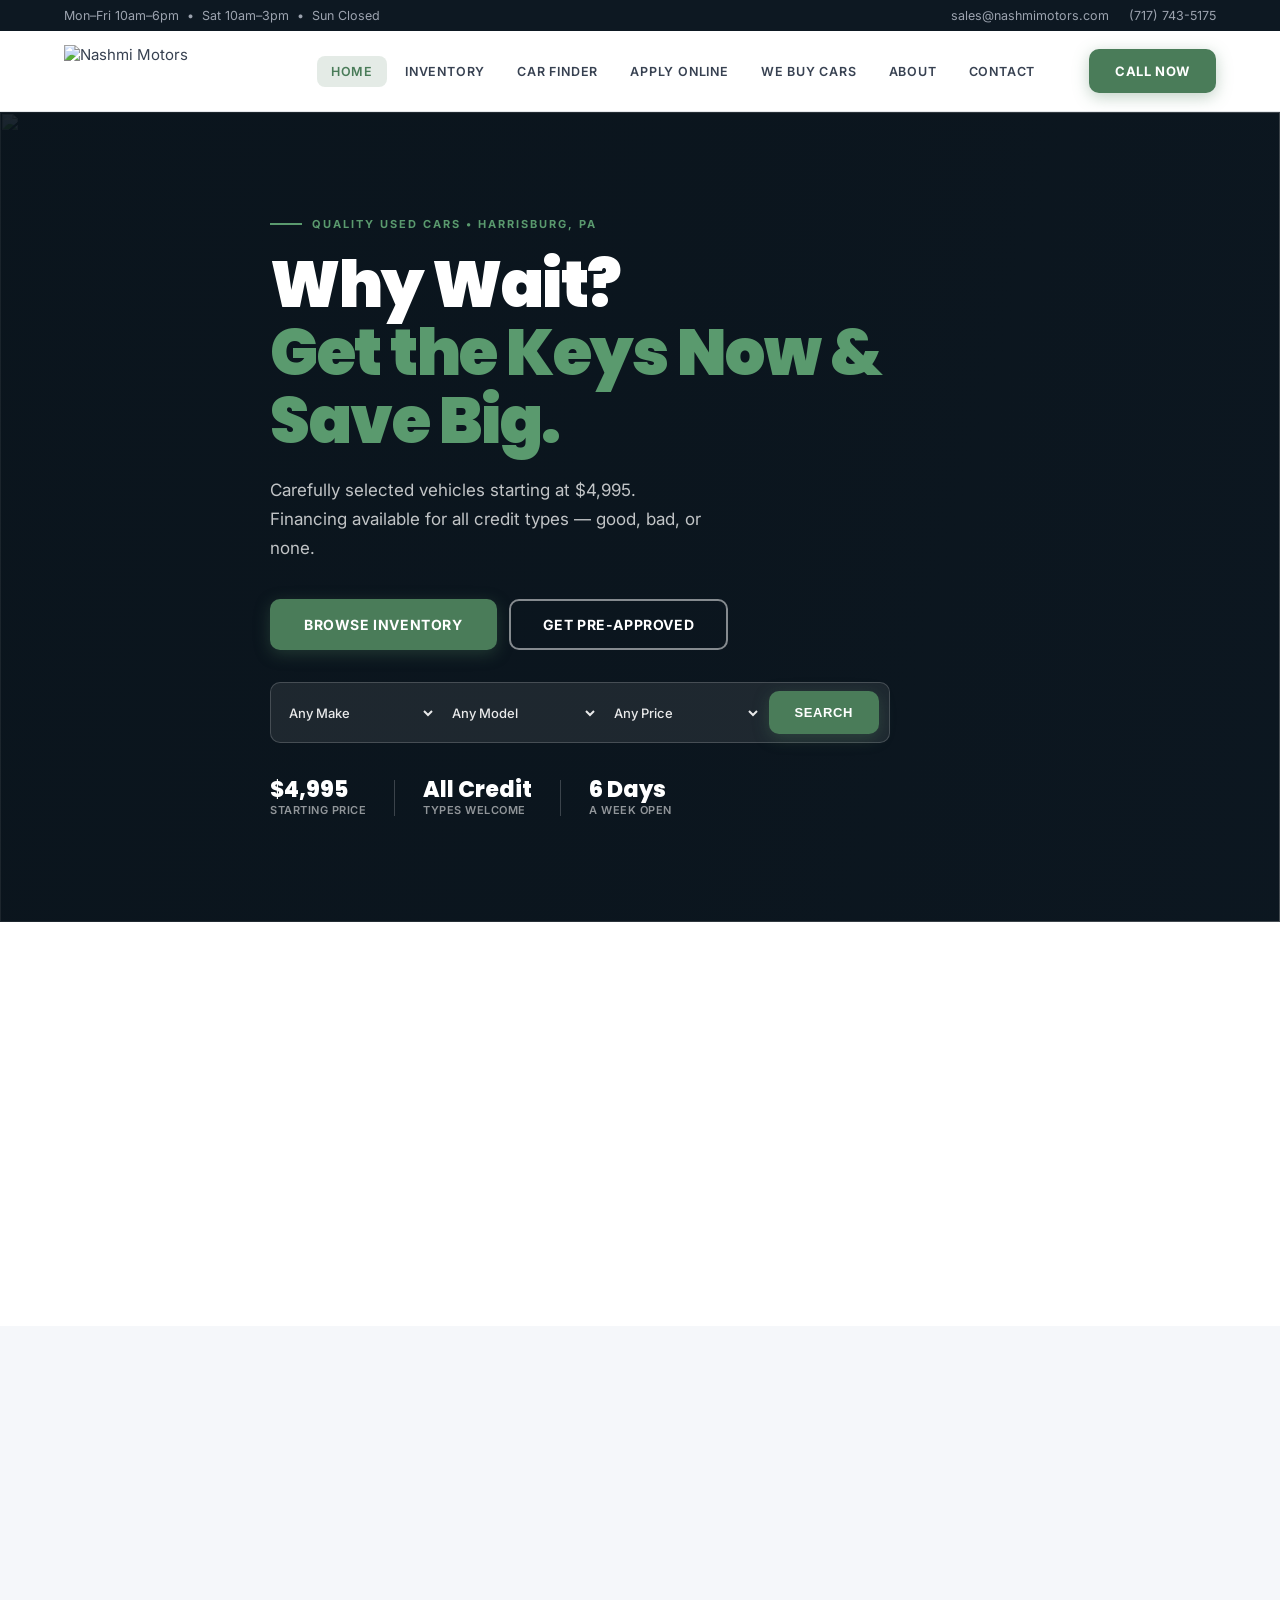
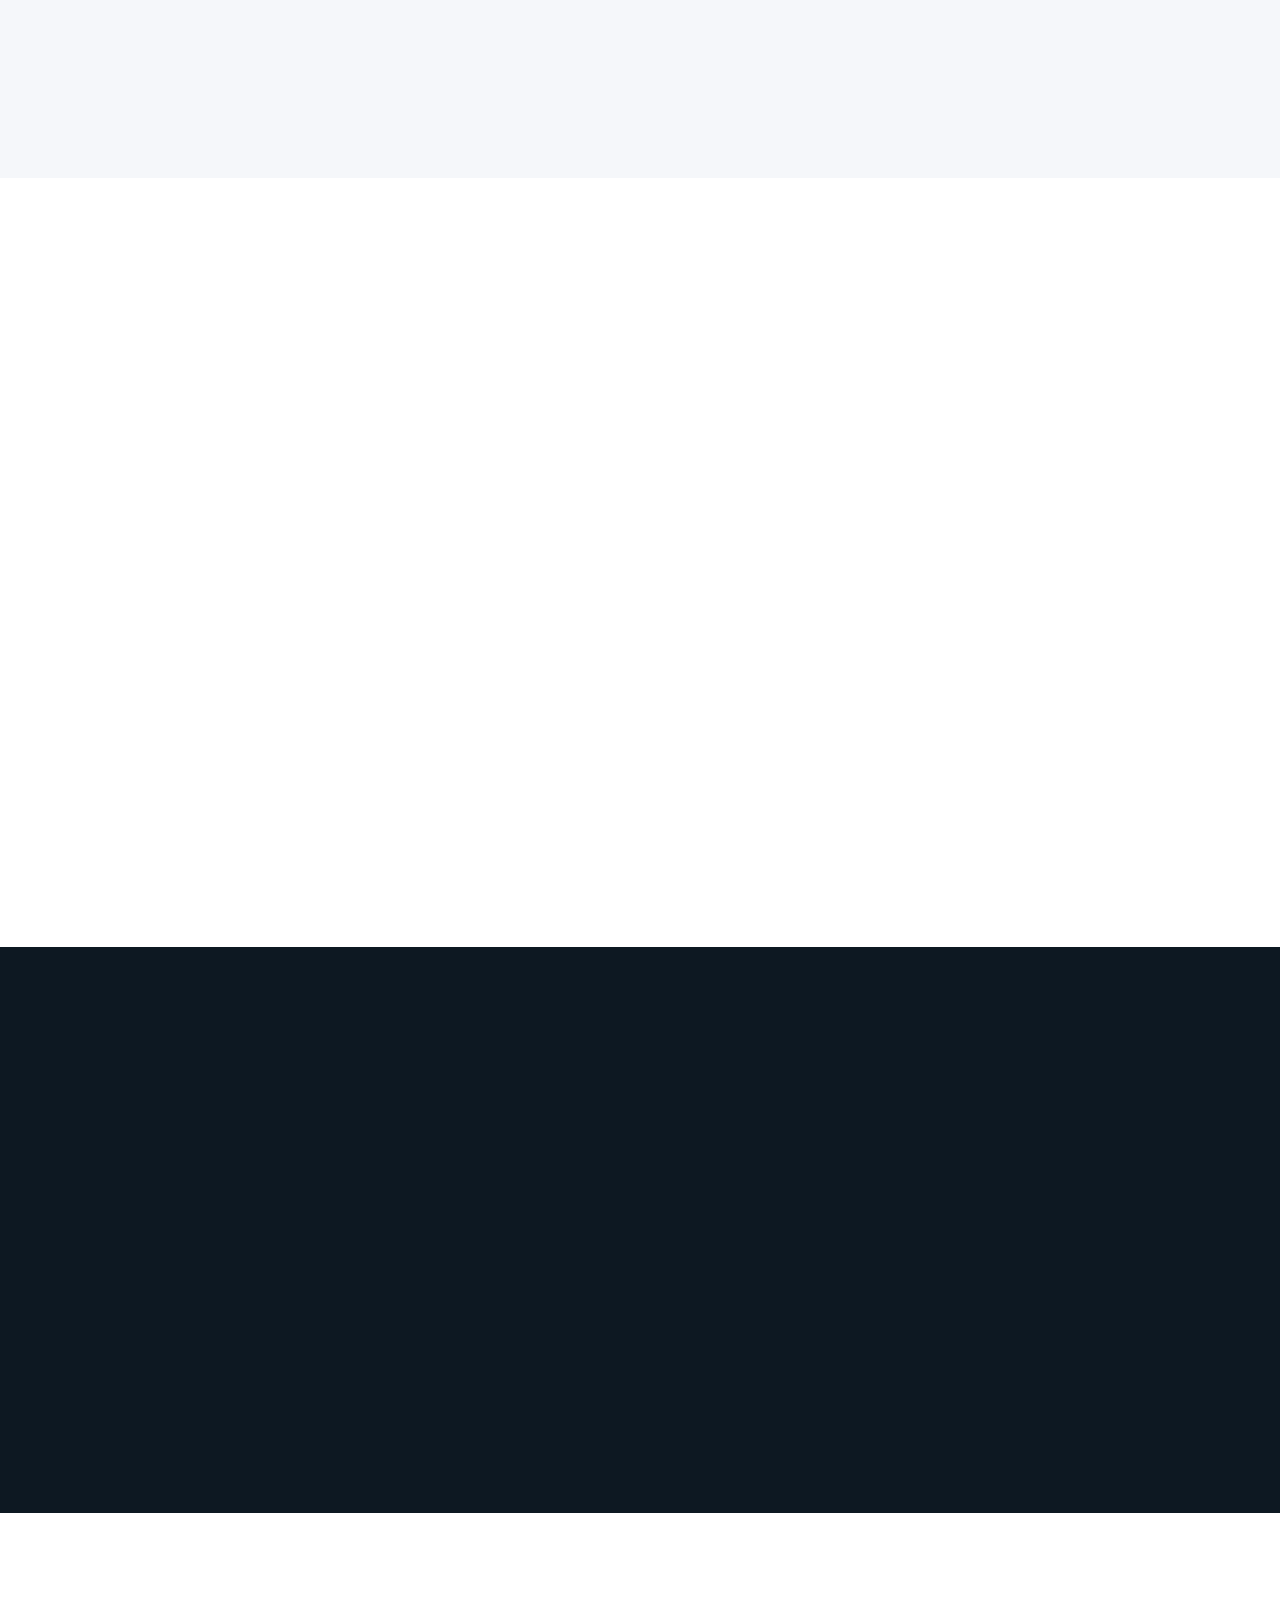
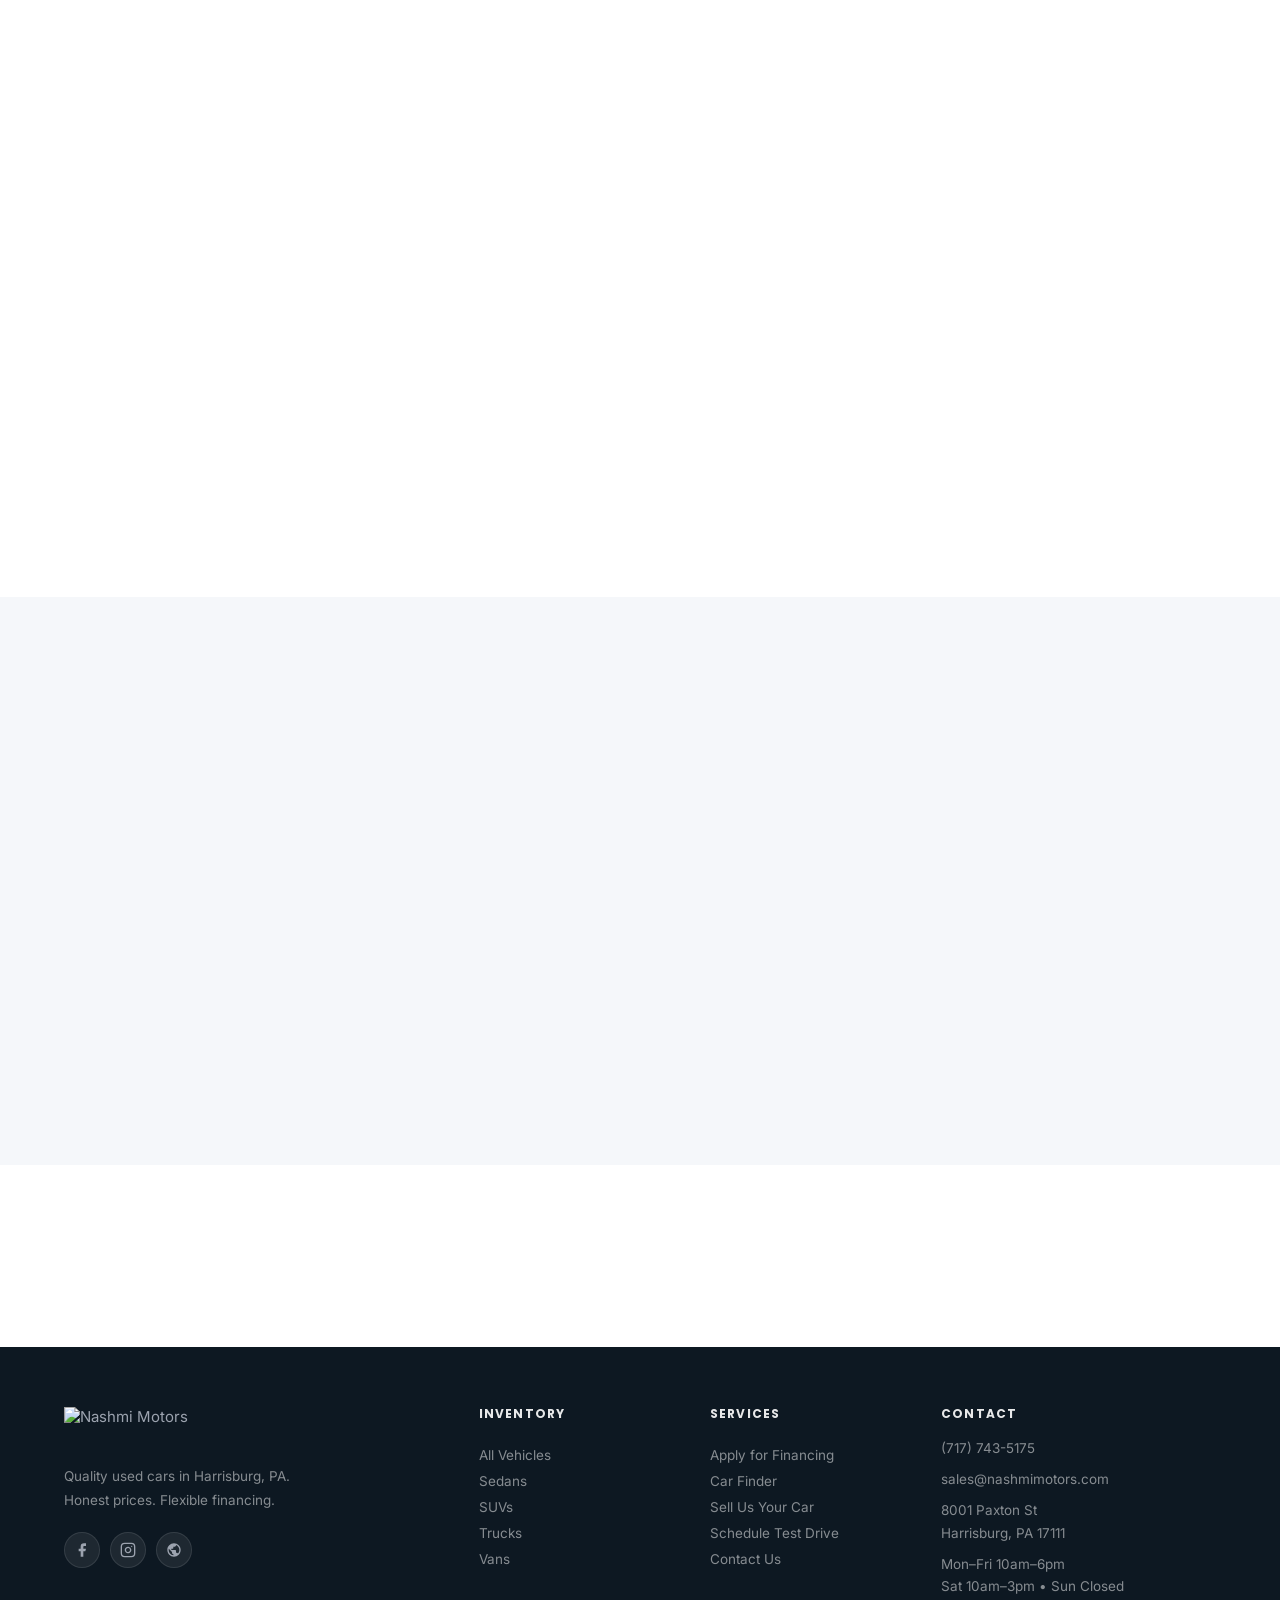
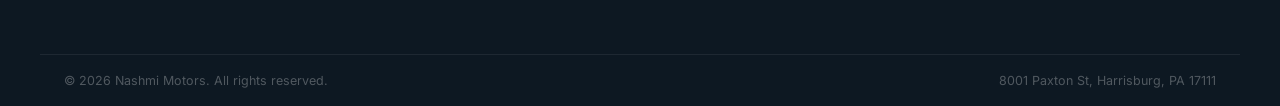
==== commit aac57a2f: "feat: full-width dark hero with car background image Replace split-panel hero with full-width hero: " ====
--- a/index.html
+++ b/index.html
@@ -10,7 +10,7 @@
 <meta name="description" content="Quality used cars in Harrisburg, PA. Starting at $4,995. Easy financing for all credit types. Call (717) 743-5175.">
 <link rel="preconnect" href="https://fonts.googleapis.com">
 <link rel="stylesheet" href="https://fonts.googleapis.com/css2?family=Inter:wght@300;400;500;600;700&family=Poppins:wght@600;700;800;900&display=swap">
-<link rel="stylesheet" href="style.css">
+<link rel="stylesheet" href="style.css?v=2">
 </head>
 <body>
 
@@ -49,65 +49,67 @@
   </div>
 </header>
 
-<!-- HERO — SPLIT LAYOUT -->
-<section class="hero-split">
-  <!-- LEFT PANEL -->
-  <div class="hero-split-left">
-    <div class="hero-split-content animate-fade-up">
-      <div class="hero-eyebrow">Quality Used Cars &bull; Harrisburg, PA</div>
-      <h1 class="hero-split-title">
-        Why Wait?<br>
-        <span class="hero-accent">Get the Keys<br>Now &amp; Save Big.</span>
-      </h1>
-      <p class="hero-split-sub">
-        Carefully selected vehicles starting at $4,995. Financing available for all credit types — good, bad, or none.
-      </p>
-      <div class="hero-split-actions">
-        <a href="inventory.html" class="btn btn-primary btn-lg">Browse Inventory</a>
-        <a href="apply.html" class="btn btn-outline-dark btn-lg">Get Pre-Approved</a>
-      </div>
-      <!-- INLINE SEARCH -->
-      <div class="hero-search">
-        <select id="s-make" onchange="updateModels()" class="hero-select">
-          <option value="">Any Make</option>
-          <option>AUDI</option><option>CHRYSLER</option><option>FORD</option>
-          <option>GMC</option><option>INFINITI</option><option>JEEP</option>
-          <option>KIA</option><option>NISSAN</option><option>TOYOTA</option>
-        </select>
-        <select id="s-model" class="hero-select">
-          <option value="">Any Model</option>
-        </select>
-        <select id="s-price" class="hero-select">
-          <option value="">Any Price</option>
-          <option value="6000">Under $6,000</option>
-          <option value="9000">Under $9,000</option>
-          <option value="12000">Under $12,000</option>
-          <option value="16000">Under $16,000</option>
-        </select>
-        <button class="btn btn-primary" onclick="runSearch()">Search</button>
-      </div>
-    </div>
-  </div>
-
-  <!-- RIGHT PANEL — angled car image -->
-  <div class="hero-split-right">
-    <div class="hero-split-img">
-      <img src="https://imagescf.dealercenter.net/640/480/202604-4b79213e173641bcb114456c4c6ea9f9.jpg"
-           alt="2020 Kia Optima" loading="eager">
-    </div>
-    <!-- FLOATING STAT CARDS -->
-    <div class="hero-float-cards">
-      <div class="hero-float-card">
-        <span class="hero-float-num">$4,995</span>
-        <span class="hero-float-label">Starting Price</span>
-      </div>
-      <div class="hero-float-card">
-        <span class="hero-float-num">All</span>
-        <span class="hero-float-label">Credit Types</span>
-      </div>
-      <div class="hero-float-card">
-        <span class="hero-float-num">6 Days</span>
-        <span class="hero-float-label">A Week Open</span>
+<!-- HERO — FULL WIDTH BACKGROUND -->
+<section class="hero-full">
+  <!-- Background car image -->
+  <div class="hero-bg">
+    <img src="https://imagescf.dealercenter.net/640/480/202604-4b79213e173641bcb114456c4c6ea9f9.jpg"
+         alt="" aria-hidden="true" loading="eager">
+  </div>
+  <!-- Dark overlay -->
+  <div class="hero-overlay"></div>
+
+  <!-- Content -->
+  <div class="container hero-full-content animate-fade-up">
+    <div class="hero-eyebrow hero-eyebrow-light">Quality Used Cars &bull; Harrisburg, PA</div>
+    <h1 class="hero-full-title">
+      Why Wait?<br>
+      <span class="hero-accent-light">Get the Keys Now &amp; Save Big.</span>
+    </h1>
+    <p class="hero-full-sub">
+      Carefully selected vehicles starting at $4,995.<br>Financing available for all credit types — good, bad, or none.
+    </p>
+    <div class="hero-full-actions">
+      <a href="inventory.html" class="btn btn-primary btn-lg">Browse Inventory</a>
+      <a href="apply.html" class="btn btn-outline-white btn-lg">Get Pre-Approved</a>
+    </div>
+
+    <!-- INLINE SEARCH -->
+    <div class="hero-search hero-search-dark">
+      <select id="s-make" onchange="updateModels()" class="hero-select hero-select-dark">
+        <option value="">Any Make</option>
+        <option>AUDI</option><option>CHRYSLER</option><option>FORD</option>
+        <option>GMC</option><option>INFINITI</option><option>JEEP</option>
+        <option>KIA</option><option>NISSAN</option><option>TOYOTA</option>
+      </select>
+      <select id="s-model" class="hero-select hero-select-dark">
+        <option value="">Any Model</option>
+      </select>
+      <select id="s-price" class="hero-select hero-select-dark">
+        <option value="">Any Price</option>
+        <option value="6000">Under $6,000</option>
+        <option value="9000">Under $9,000</option>
+        <option value="12000">Under $12,000</option>
+        <option value="16000">Under $16,000</option>
+      </select>
+      <button class="btn btn-primary" onclick="runSearch()">Search</button>
+    </div>
+
+    <!-- STAT CHIPS -->
+    <div class="hero-full-stats">
+      <div class="hero-stat-chip">
+        <span class="hero-stat-num">$4,995</span>
+        <span class="hero-stat-label">Starting Price</span>
+      </div>
+      <div class="hero-stat-divider"></div>
+      <div class="hero-stat-chip">
+        <span class="hero-stat-num">All Credit</span>
+        <span class="hero-stat-label">Types Welcome</span>
+      </div>
+      <div class="hero-stat-divider"></div>
+      <div class="hero-stat-chip">
+        <span class="hero-stat-num">6 Days</span>
+        <span class="hero-stat-label">A Week Open</span>
       </div>
     </div>
   </div>
--- a/style.css
+++ b/style.css
@@ -0,0 +1,1790 @@
+/* ============================================
+   NASHMI MOTORS — CUSTOM WEBSITE
+   ============================================ */
+
+@import url('https://fonts.googleapis.com/css2?family=Inter:wght@300;400;500;600;700&family=Poppins:wght@600;700;800;900&display=swap');
+
+:root {
+  --green:        #4a7c59;
+  --green-bright: #5a9a6e;
+  --green-dark:   #3a6347;
+  --green-glow:   rgba(74,124,89,0.15);
+  --dark:         #0d1822;
+  --dark-2:       #1a2535;
+  --dark-3:       #243040;
+  --gray:         #6b7280;
+  --gray-light:   #9ca3af;
+  --bg:           #f5f7fa;
+  --white:        #ffffff;
+  --border:       #e5e7eb;
+  --shadow-sm:    0 2px 12px rgba(0,0,0,0.06);
+  --shadow:       0 4px 24px rgba(0,0,0,0.10);
+  --shadow-lg:    0 12px 48px rgba(0,0,0,0.16);
+  --radius:       16px;
+  --radius-sm:    10px;
+  --ease:         cubic-bezier(0.4,0,0.2,1);
+}
+
+*, *::before, *::after { box-sizing: border-box; margin: 0; padding: 0; }
+
+html { scroll-behavior: smooth; }
+
+body {
+  font-family: 'Inter', -apple-system, BlinkMacSystemFont, sans-serif;
+  font-size: 15px;
+  color: #374151;
+  background: var(--white);
+  -webkit-font-smoothing: antialiased;
+  overflow-x: hidden;
+}
+
+h1,h2,h3,h4,h5,h6 {
+  font-family: 'Poppins', sans-serif;
+  letter-spacing: -0.3px;
+  line-height: 1.15;
+}
+
+a { color: inherit; text-decoration: none; }
+img { max-width: 100%; display: block; }
+
+.container {
+  max-width: 1200px;
+  margin: 0 auto;
+  padding: 0 24px;
+}
+
+/* ---- BUTTONS ---- */
+.btn {
+  display: inline-flex;
+  align-items: center;
+  gap: 8px;
+  padding: 12px 24px;
+  border-radius: var(--radius-sm);
+  font-size: 13px;
+  font-weight: 700;
+  letter-spacing: 0.6px;
+  text-transform: uppercase;
+  cursor: pointer;
+  border: 2px solid transparent;
+  transition: all 0.25s var(--ease);
+  white-space: nowrap;
+}
+.btn-lg { padding: 15px 32px; font-size: 14px; }
+.btn-sm { padding: 8px 16px; font-size: 12px; }
+
+.btn-primary {
+  background: var(--green);
+  color: #fff;
+  box-shadow: 0 4px 16px rgba(74,124,89,0.35);
+}
+.btn-primary:hover {
+  background: var(--green-bright);
+  transform: translateY(-2px);
+  box-shadow: 0 8px 28px rgba(74,124,89,0.45);
+}
+
+.btn-outline-white {
+  background: transparent;
+  color: #fff;
+  border-color: rgba(255,255,255,0.5);
+}
+.btn-outline-white:hover {
+  background: rgba(255,255,255,0.12);
+  border-color: #fff;
+}
+
+.btn-white {
+  background: #fff;
+  color: var(--green-dark);
+  font-weight: 800;
+}
+.btn-white:hover {
+  background: var(--bg);
+  transform: translateY(-2px);
+  box-shadow: 0 8px 28px rgba(0,0,0,0.15);
+}
+
+.btn-ghost {
+  background: transparent;
+  color: var(--green);
+  border-color: var(--border);
+}
+.btn-ghost:hover {
+  background: var(--green-glow);
+  border-color: var(--green);
+}
+
+.btn-outline-green {
+  background: transparent;
+  color: var(--green);
+  border-color: var(--green);
+}
+.btn-outline-green:hover {
+  background: var(--green);
+  color: #fff;
+}
+
+/* ---- TOP BAR ---- */
+.topbar {
+  background: var(--dark);
+  padding: 8px 0;
+  font-size: 12.5px;
+  color: var(--gray-light);
+}
+.topbar-inner {
+  display: flex;
+  justify-content: space-between;
+  align-items: center;
+  gap: 16px;
+}
+.topbar-right {
+  display: flex;
+  gap: 20px;
+}
+.topbar-link {
+  color: var(--gray-light);
+  transition: color 0.2s;
+}
+.topbar-link:hover { color: var(--green-bright); }
+
+/* ---- HEADER ---- */
+.header {
+  background: rgba(255,255,255,0.97);
+  backdrop-filter: blur(16px);
+  -webkit-backdrop-filter: blur(16px);
+  border-bottom: 1px solid var(--border);
+  position: sticky;
+  top: 0;
+  z-index: 900;
+  transition: box-shadow 0.3s var(--ease);
+}
+.header.scrolled { box-shadow: var(--shadow); }
+
+.header-inner {
+  display: flex;
+  align-items: center;
+  gap: 32px;
+  padding-top: 14px;
+  padding-bottom: 14px;
+}
+.logo img { height: 52px; width: auto; }
+
+.nav {
+  display: flex;
+  gap: 4px;
+  margin-left: auto;
+}
+.nav-link {
+  font-size: 12.5px;
+  font-weight: 600;
+  letter-spacing: 0.8px;
+  text-transform: uppercase;
+  color: #374151;
+  padding: 8px 14px;
+  border-radius: 8px;
+  transition: all 0.2s var(--ease);
+}
+.nav-link:hover, .nav-link.active {
+  color: var(--green);
+  background: var(--green-glow);
+}
+.header-cta { margin-left: 8px; }
+
+.hamburger {
+  display: none;
+  flex-direction: column;
+  gap: 5px;
+  background: none;
+  border: none;
+  cursor: pointer;
+  padding: 8px;
+  margin-left: auto;
+}
+.hamburger span {
+  display: block;
+  width: 22px;
+  height: 2px;
+  background: var(--dark);
+  border-radius: 2px;
+  transition: all 0.25s;
+}
+
+/* ---- HERO SPLIT (new) ---- */
+/* ── FULL-WIDTH HERO ─────────────────────────────────────────────────────── */
+.hero-full {
+  position: relative;
+  min-height: calc(100vh - 90px);
+  display: flex;
+  align-items: center;
+  overflow: hidden;
+  background: var(--dark);
+}
+
+.hero-bg {
+  position: absolute;
+  inset: 0;
+  z-index: 0;
+}
+.hero-bg img {
+  width: 100%;
+  height: 100%;
+  object-fit: cover;
+  object-position: center 40%;
+  opacity: 0.45;
+}
+
+.hero-overlay {
+  position: absolute;
+  inset: 0;
+  z-index: 1;
+  background: linear-gradient(
+    105deg,
+    rgba(10,20,28,0.82) 0%,
+    rgba(10,20,28,0.65) 50%,
+    rgba(10,20,28,0.3) 100%
+  );
+}
+
+.hero-full-content {
+  position: relative;
+  z-index: 2;
+  padding: 80px 0 80px;
+  max-width: 740px;
+}
+
+/* Eyebrow — light version for dark background */
+.hero-eyebrow,
+.hero-eyebrow-light {
+  font-size: 11px;
+  font-weight: 700;
+  letter-spacing: 2px;
+  text-transform: uppercase;
+  color: var(--green-bright);
+  margin-bottom: 20px;
+  display: flex;
+  align-items: center;
+  gap: 10px;
+}
+.hero-eyebrow::before,
+.hero-eyebrow-light::before {
+  content: '';
+  display: block;
+  width: 32px;
+  height: 2px;
+  background: var(--green-bright);
+  flex-shrink: 0;
+}
+
+.hero-full-title {
+  font-size: clamp(2.6rem, 5vw, 4.4rem);
+  font-weight: 900;
+  line-height: 1.06;
+  color: #fff;
+  margin-bottom: 22px;
+  letter-spacing: -1.5px;
+}
+
+.hero-accent { color: var(--green); }
+.hero-accent-light { color: var(--green-bright); }
+
+.hero-full-sub {
+  font-size: 17px;
+  color: rgba(255,255,255,0.75);
+  line-height: 1.7;
+  margin-bottom: 36px;
+  max-width: 480px;
+}
+
+.hero-full-actions {
+  display: flex;
+  gap: 12px;
+  flex-wrap: wrap;
+  margin-bottom: 32px;
+}
+
+.btn-outline-dark {
+  background: transparent;
+  color: var(--dark);
+  border-color: #d1d5db;
+}
+.btn-outline-dark:hover {
+  border-color: var(--dark);
+  background: var(--dark);
+  color: #fff;
+}
+
+/* HERO INLINE SEARCH */
+.hero-search {
+  display: flex;
+  gap: 8px;
+  align-items: center;
+  background: var(--bg);
+  border: 1.5px solid var(--border);
+  border-radius: var(--radius-sm);
+  padding: 8px 10px;
+  flex-wrap: wrap;
+  max-width: 620px;
+  margin-bottom: 36px;
+}
+.hero-search-dark {
+  background: rgba(255,255,255,0.08);
+  border-color: rgba(255,255,255,0.18);
+  backdrop-filter: blur(8px);
+}
+.hero-select {
+  flex: 1;
+  min-width: 110px;
+  border: none;
+  background: transparent;
+  font-size: 13px;
+  font-family: inherit;
+  color: #374151;
+  font-weight: 500;
+  padding: 6px 4px;
+  cursor: pointer;
+}
+.hero-select-dark { color: rgba(255,255,255,0.9); }
+.hero-select-dark option { color: #111; background: #fff; }
+.hero-select:focus { outline: none; }
+
+/* STAT CHIPS row */
+.hero-full-stats {
+  display: flex;
+  align-items: center;
+  gap: 0;
+}
+.hero-stat-chip {
+  display: flex;
+  flex-direction: column;
+  gap: 2px;
+  padding: 0 28px 0 0;
+}
+.hero-stat-chip:first-child { padding-left: 0; }
+.hero-stat-num {
+  font-family: 'Poppins', sans-serif;
+  font-size: 22px;
+  font-weight: 800;
+  color: #fff;
+  line-height: 1;
+}
+.hero-stat-label {
+  font-size: 11px;
+  font-weight: 600;
+  letter-spacing: 0.5px;
+  color: rgba(255,255,255,0.55);
+  text-transform: uppercase;
+}
+.hero-stat-divider {
+  width: 1px;
+  height: 36px;
+  background: rgba(255,255,255,0.2);
+  margin-right: 28px;
+}
+
+/* Legacy split classes — kept so pages with old markup still render */
+.hero-split { position: relative; min-height: calc(100vh - 90px); overflow: hidden; background: var(--dark); }
+.hero-split-left { display:flex; align-items:center; padding:60px 48px; position:relative; z-index:2; }
+.hero-split-content { max-width:520px; width:100%; }
+.hero-split-right { position:absolute; inset:0; }
+.hero-split-img { position:absolute; inset:0; }
+.hero-split-img img { width:100%; height:100%; object-fit:cover; opacity:0.5; }
+.hero-float-cards { position:absolute; bottom:40px; left:40px; right:40px; display:flex; gap:12px; z-index:2; }
+.hero-float-card { flex:1; background:rgba(255,255,255,0.1); backdrop-filter:blur(12px); border:1px solid rgba(255,255,255,0.18); border-radius:12px; padding:16px 20px; text-align:center; }
+.hero-float-num { display:block; font-family:'Poppins',sans-serif; font-size:22px; font-weight:800; color:#fff; line-height:1; margin-bottom:4px; }
+.hero-float-label { font-size:11px; font-weight:600; letter-spacing:0.5px; color:rgba(255,255,255,0.65); text-transform:uppercase; }
+
+/* Legacy aliases (keep old .hero-* classes that pages may still use) */
+.text-green { color: var(--green-bright); }
+.hero-stats { background: var(--dark); }
+.stats-row { display: flex; align-items: center; justify-content: center; gap: 32px; flex-wrap: wrap; padding: 32px 0; }
+.stat-num { font-family: 'Poppins',sans-serif; font-size:2.2rem; font-weight:900; color:#fff; display:block; }
+.stat-label { font-size:12px; font-weight:600; letter-spacing:1px; text-transform:uppercase; color:rgba(255,255,255,0.5); display:block; margin-top:2px; }
+.stat-divider { width:1px; height:48px; background:rgba(255,255,255,0.12); }
+
+/* ---- TEST DRIVE SECTION ---- */
+.testdrive-layout {
+  display: grid;
+  grid-template-columns: 1fr 1.1fr;
+  gap: 64px;
+  align-items: start;
+}
+
+.testdrive-text .section-eyebrow { text-align: left; }
+.testdrive-text .section-title { text-align: left; margin-bottom: 16px; }
+.testdrive-text > p {
+  color: var(--gray);
+  font-size: 15px;
+  line-height: 1.8;
+  margin-bottom: 24px;
+}
+
+.testdrive-perks {
+  list-style: none;
+  display: flex;
+  flex-direction: column;
+  gap: 12px;
+}
+.testdrive-perks li {
+  display: flex;
+  align-items: center;
+  gap: 10px;
+  font-size: 14px;
+  color: #374151;
+  font-weight: 500;
+}
+.testdrive-perks li svg {
+  color: var(--green);
+  flex-shrink: 0;
+}
+
+.testdrive-form-wrap {
+  background: var(--white);
+  border: 1px solid var(--border);
+  border-radius: var(--radius);
+  padding: 36px;
+  box-shadow: var(--shadow);
+}
+.testdrive-form h3 {
+  font-size: 18px;
+  font-weight: 700;
+  color: var(--dark);
+  margin-bottom: 24px;
+  padding-bottom: 16px;
+  border-bottom: 1px solid var(--border);
+}
+.testdrive-form input,
+.testdrive-form select {
+  width: 100%;
+  border: 1.5px solid var(--border);
+  border-radius: 8px;
+  padding: 11px 14px;
+  font-size: 14px;
+  font-family: inherit;
+  background: #fafbfc;
+  color: #111827;
+  transition: border-color 0.2s;
+}
+.testdrive-form input:focus,
+.testdrive-form select:focus {
+  outline: none;
+  border-color: var(--green);
+  background: #fff;
+  box-shadow: 0 0 0 3px var(--green-glow);
+}
+.testdrive-form .form-group { margin-bottom: 16px; }
+.testdrive-form .form-group label {
+  display: block;
+  font-size: 11px;
+  font-weight: 700;
+  letter-spacing: 0.8px;
+  text-transform: uppercase;
+  color: var(--gray);
+  margin-bottom: 6px;
+}
+
+/* ---- FEATURE ICON WRAP (SVG icons, replaces emoji) ---- */
+.feature-icon-wrap {
+  width: 48px;
+  height: 48px;
+  background: rgba(74,124,89,0.15);
+  border-radius: 12px;
+  display: flex;
+  align-items: center;
+  justify-content: center;
+  margin-bottom: 16px;
+  color: var(--green-bright);
+  flex-shrink: 0;
+}
+
+/* ---- SEARCH BAR (legacy, used on other pages) ---- */
+.search-bar {
+  background: rgba(255,255,255,0.97);
+  backdrop-filter: blur(20px);
+  border-radius: var(--radius);
+  padding: 20px 24px;
+  display: flex;
+  gap: 12px;
+  align-items: flex-end;
+  max-width: 780px;
+  box-shadow: 0 8px 48px rgba(0,0,0,0.25);
+}
+.search-field { flex: 1; min-width: 120px; }
+.search-field label {
+  display: block;
+  font-size: 10px;
+  font-weight: 700;
+  letter-spacing: 1px;
+  text-transform: uppercase;
+  color: var(--gray);
+  margin-bottom: 6px;
+}
+.search-field select {
+  width: 100%;
+  border: 1.5px solid var(--border);
+  border-radius: var(--radius-sm);
+  padding: 10px 12px;
+  font-size: 13.5px;
+  font-weight: 500;
+  color: #111827;
+  background: #fafbfc;
+  appearance: none;
+  background-image: url("data:image/svg+xml,%3Csvg xmlns='http://www.w3.org/2000/svg' width='12' height='8' fill='none'%3E%3Cpath d='M1 1l5 5 5-5' stroke='%236b7280' stroke-width='1.5' stroke-linecap='round'/%3E%3C/svg%3E");
+  background-repeat: no-repeat;
+  background-position: right 12px center;
+  cursor: pointer;
+  transition: border-color 0.2s;
+  font-family: inherit;
+}
+.search-field select:focus {
+  outline: none;
+  border-color: var(--green);
+  box-shadow: 0 0 0 3px var(--green-glow);
+}
+.search-btn {
+  flex-shrink: 0;
+  height: 44px;
+  padding: 0 24px;
+}
+
+/* STATS */
+.hero-stats {
+  position: absolute;
+  bottom: 0;
+  left: 0;
+  right: 0;
+  z-index: 3;
+  background: rgba(13,24,34,0.85);
+  backdrop-filter: blur(12px);
+  border-top: 1px solid rgba(255,255,255,0.08);
+}
+.stats-row {
+  display: flex;
+  align-items: center;
+  justify-content: center;
+  gap: 0;
+  padding: 20px 0;
+}
+.stat {
+  display: flex;
+  flex-direction: column;
+  align-items: center;
+  padding: 0 40px;
+}
+.stat-num {
+  font-family: 'Poppins', sans-serif;
+  font-size: 26px;
+  font-weight: 800;
+  color: var(--green-bright);
+  line-height: 1;
+}
+.stat-label {
+  font-size: 11.5px;
+  color: rgba(255,255,255,0.55);
+  font-weight: 500;
+  margin-top: 4px;
+  letter-spacing: 0.3px;
+}
+.stat-divider {
+  width: 1px;
+  height: 40px;
+  background: rgba(255,255,255,0.12);
+}
+
+/* ---- SECTIONS ---- */
+.section { padding: 80px 0; }
+.section-white { background: var(--white); }
+.section-bg { background: var(--bg); }
+.section-dark { background: var(--dark); }
+
+.section-header {
+  text-align: center;
+  margin-bottom: 52px;
+}
+.section-eyebrow {
+  display: inline-block;
+  font-size: 11px;
+  font-weight: 700;
+  letter-spacing: 1.5px;
+  text-transform: uppercase;
+  color: var(--green);
+  margin-bottom: 10px;
+}
+.section-title {
+  font-size: clamp(1.8rem, 3vw, 2.5rem);
+  font-weight: 800;
+  color: var(--dark);
+  margin-bottom: 14px;
+}
+.section-desc {
+  font-size: 15.5px;
+  color: var(--gray);
+  max-width: 540px;
+  margin: 0 auto;
+  line-height: 1.75;
+}
+.section-cta {
+  text-align: center;
+  margin-top: 48px;
+}
+
+/* ---- BODY TYPES ---- */
+.body-types {
+  display: flex;
+  gap: 16px;
+  justify-content: center;
+  flex-wrap: wrap;
+}
+.body-type-card {
+  display: flex;
+  flex-direction: column;
+  align-items: center;
+  gap: 10px;
+  padding: 28px 32px;
+  border: 1.5px solid var(--border);
+  border-radius: var(--radius);
+  background: var(--white);
+  cursor: pointer;
+  transition: all 0.25s var(--ease);
+  min-width: 120px;
+  color: #374151;
+  font-size: 13px;
+  font-weight: 600;
+  letter-spacing: 0.3px;
+}
+.body-type-card:hover {
+  border-color: var(--green);
+  box-shadow: 0 4px 20px var(--green-glow);
+  transform: translateY(-4px);
+  color: var(--green);
+}
+.body-type-icon {
+  font-size: 30px;
+  line-height: 1;
+}
+
+/* ---- CAR CARDS ---- */
+.cars-grid {
+  display: grid;
+  grid-template-columns: repeat(auto-fill, minmax(320px, 1fr));
+  gap: 24px;
+}
+
+.car-card {
+  background: var(--white);
+  border-radius: var(--radius);
+  border: 1px solid var(--border);
+  box-shadow: var(--shadow-sm);
+  overflow: hidden;
+  transition: all 0.3s var(--ease);
+  display: flex;
+  flex-direction: column;
+}
+.car-card:hover {
+  transform: translateY(-6px);
+  box-shadow: var(--shadow-lg);
+  border-color: rgba(74,124,89,0.2);
+}
+
+.car-img {
+  position: relative;
+  overflow: hidden;
+  aspect-ratio: 16/10;
+  background: #e5e7eb;
+}
+.car-img img {
+  width: 100%;
+  height: 100%;
+  object-fit: cover;
+  transition: transform 0.5s var(--ease);
+}
+.car-card:hover .car-img img { transform: scale(1.05); }
+
+.car-img-placeholder {
+  width: 100%;
+  height: 100%;
+  display: flex;
+  align-items: center;
+  justify-content: center;
+  background: linear-gradient(135deg, #e9edf2 0%, #d1d5db 100%);
+  color: #9ca3af;
+  font-size: 48px;
+}
+
+.car-badge {
+  position: absolute;
+  top: 12px;
+  left: 12px;
+  background: var(--green);
+  color: #fff;
+  font-size: 10.5px;
+  font-weight: 700;
+  letter-spacing: 0.5px;
+  text-transform: uppercase;
+  padding: 4px 10px;
+  border-radius: 50px;
+}
+.car-badge.sale { background: #e63946; }
+
+/* ── CarFax Value Badges ───────────────────────────────────── */
+.cfx-badge {
+  position: absolute;
+  bottom: 10px;
+  left: 10px;
+  display: inline-flex;
+  align-items: center;
+  gap: 0;
+  border-radius: 5px;
+  overflow: hidden;
+  font-family: Arial, sans-serif;
+  font-size: 10px;
+  font-weight: 800;
+  letter-spacing: 0.3px;
+  text-transform: uppercase;
+  text-decoration: none;
+  box-shadow: 0 2px 8px rgba(0,0,0,0.25);
+  cursor: pointer;
+  transition: transform 0.15s, box-shadow 0.15s;
+  z-index: 2;
+}
+.cfx-badge:hover { transform: translateY(-1px); box-shadow: 0 4px 12px rgba(0,0,0,0.3); }
+.cfx-label {
+  background: #003399;
+  color: #fff;
+  padding: 5px 7px;
+  font-size: 9px;
+  font-weight: 900;
+  letter-spacing: 0.5px;
+}
+.cfx-value {
+  padding: 5px 8px;
+  color: #fff;
+  font-size: 9px;
+  font-weight: 800;
+}
+.cfx-great .cfx-value { background: #1aa34a; }
+.cfx-good  .cfx-value { background: #2563eb; }
+.cfx-fair  .cfx-value { background: #ea580c; }
+
+.car-save {
+  position: absolute;
+  top: 12px;
+  right: 12px;
+  width: 36px;
+  height: 36px;
+  background: rgba(255,255,255,0.92);
+  border-radius: 50%;
+  display: flex;
+  align-items: center;
+  justify-content: center;
+  cursor: pointer;
+  box-shadow: 0 2px 8px rgba(0,0,0,0.12);
+  font-size: 16px;
+  transition: all 0.2s;
+}
+.car-save:hover { transform: scale(1.15); }
+
+.car-body {
+  padding: 18px 20px 20px;
+  flex: 1;
+  display: flex;
+  flex-direction: column;
+}
+
+.car-price-row {
+  display: flex;
+  align-items: baseline;
+  gap: 8px;
+  margin-bottom: 6px;
+}
+.car-price {
+  font-family: 'Poppins', sans-serif;
+  font-size: 24px;
+  font-weight: 800;
+  color: var(--green);
+}
+.car-price-was {
+  font-size: 13px;
+  color: var(--gray-light);
+  text-decoration: line-through;
+}
+
+.car-title {
+  font-family: 'Poppins', sans-serif;
+  font-size: 16px;
+  font-weight: 700;
+  color: var(--dark);
+  margin-bottom: 12px;
+  line-height: 1.3;
+}
+.car-title a:hover { color: var(--green); }
+
+.car-specs {
+  display: flex;
+  gap: 16px;
+  flex-wrap: wrap;
+  padding: 12px 0;
+  border-top: 1px solid var(--border);
+  border-bottom: 1px solid var(--border);
+  margin-bottom: 16px;
+}
+.car-spec {
+  display: flex;
+  align-items: center;
+  gap: 5px;
+  font-size: 12.5px;
+  color: var(--gray);
+  font-weight: 500;
+}
+
+.car-actions {
+  display: flex;
+  gap: 10px;
+  margin-top: auto;
+}
+.car-actions .btn { flex: 1; justify-content: center; }
+
+/* ---- FEATURES GRID ---- */
+.features-grid {
+  display: grid;
+  grid-template-columns: repeat(auto-fill, minmax(250px, 1fr));
+  gap: 24px;
+}
+.feature-card {
+  background: rgba(255,255,255,0.05);
+  border: 1px solid rgba(255,255,255,0.08);
+  border-radius: var(--radius);
+  padding: 32px 28px;
+  transition: all 0.3s var(--ease);
+}
+.feature-card:hover {
+  background: rgba(74,124,89,0.1);
+  border-color: rgba(74,124,89,0.3);
+  transform: translateY(-4px);
+}
+.feature-icon {
+  font-size: 32px;
+  margin-bottom: 16px;
+  line-height: 1;
+}
+.feature-card h3 {
+  font-size: 17px;
+  font-weight: 700;
+  color: #fff;
+  margin-bottom: 10px;
+}
+.feature-card p {
+  font-size: 14px;
+  color: rgba(255,255,255,0.6);
+  line-height: 1.75;
+}
+
+/* ---- ABOUT STRIP ---- */
+.about-strip {
+  display: grid;
+  grid-template-columns: 1fr 1fr;
+  gap: 64px;
+  align-items: center;
+}
+.about-strip-text .section-eyebrow { text-align: left; }
+.about-strip-text .section-title { text-align: left; margin-bottom: 16px; }
+.about-strip-text p {
+  color: var(--gray);
+  font-size: 15px;
+  line-height: 1.8;
+  margin-bottom: 14px;
+}
+.about-actions { display: flex; gap: 12px; margin-top: 24px; flex-wrap: wrap; }
+
+.about-img-card {
+  position: relative;
+  border-radius: var(--radius);
+  overflow: hidden;
+  aspect-ratio: 4/3;
+  background: var(--dark-2);
+}
+.about-img-card img {
+  width: 100%;
+  height: 100%;
+  object-fit: cover;
+}
+.about-img-badge {
+  position: absolute;
+  bottom: 20px;
+  left: 20px;
+  background: var(--green);
+  border-radius: 12px;
+  padding: 14px 18px;
+  display: flex;
+  flex-direction: column;
+  color: #fff;
+}
+.badge-num {
+  font-family: 'Poppins', sans-serif;
+  font-size: 28px;
+  font-weight: 900;
+  line-height: 1;
+}
+.badge-text {
+  font-size: 11px;
+  font-weight: 600;
+  line-height: 1.4;
+  opacity: 0.88;
+}
+
+/* ---- CTA BANNER ---- */
+.cta-banner {
+  background: linear-gradient(135deg, var(--green-dark) 0%, var(--green) 100%);
+  padding: 60px 0;
+}
+.cta-banner-inner {
+  display: flex;
+  align-items: center;
+  justify-content: space-between;
+  gap: 32px;
+}
+.cta-banner h2 {
+  font-size: clamp(1.5rem, 2.5vw, 2rem);
+  font-weight: 800;
+  color: #fff;
+  margin-bottom: 6px;
+}
+.cta-banner p {
+  color: rgba(255,255,255,0.75);
+  font-size: 15px;
+}
+.cta-banner-actions { display: flex; gap: 12px; flex-shrink: 0; flex-wrap: wrap; }
+
+/* ---- FOOTER ---- */
+.footer {
+  background: var(--dark);
+  color: var(--gray-light);
+  padding-top: 60px;
+}
+.footer-inner {
+  display: grid;
+  grid-template-columns: 2fr 1fr 1fr 1.5fr;
+  gap: 48px;
+  padding-bottom: 48px;
+  border-bottom: 1px solid rgba(255,255,255,0.07);
+}
+.footer-brand img { margin-bottom: 14px; }
+.footer-brand p {
+  font-size: 13.5px;
+  line-height: 1.75;
+  color: rgba(255,255,255,0.5);
+  max-width: 240px;
+  margin-bottom: 20px;
+}
+.footer-social { display: flex; gap: 10px; }
+.social-link {
+  width: 36px;
+  height: 36px;
+  background: rgba(255,255,255,0.07);
+  border: 1px solid rgba(255,255,255,0.1);
+  border-radius: 50%;
+  display: flex;
+  align-items: center;
+  justify-content: center;
+  font-size: 12px;
+  font-weight: 700;
+  text-transform: uppercase;
+  color: var(--gray-light);
+  transition: all 0.2s;
+}
+.social-link:hover {
+  background: var(--green);
+  border-color: var(--green);
+  color: #fff;
+  transform: translateY(-2px);
+}
+.footer-links h4, .footer-contact h4 {
+  font-size: 12px;
+  font-weight: 700;
+  letter-spacing: 1.2px;
+  text-transform: uppercase;
+  color: rgba(255,255,255,0.9);
+  margin-bottom: 16px;
+}
+.footer-links {
+  display: flex;
+  flex-direction: column;
+  gap: 10px;
+}
+.footer-links a {
+  font-size: 13.5px;
+  color: rgba(255,255,255,0.5);
+  transition: color 0.2s;
+}
+.footer-links a:hover { color: var(--green-bright); }
+.footer-contact p {
+  font-size: 13.5px;
+  color: rgba(255,255,255,0.5);
+  line-height: 1.7;
+  margin-bottom: 8px;
+}
+.footer-contact a { color: rgba(255,255,255,0.5); transition: color 0.2s; }
+.footer-contact a:hover { color: var(--green-bright); }
+
+.footer-bottom {
+  padding: 18px 0;
+  font-size: 12.5px;
+  color: rgba(255,255,255,0.28);
+}
+.footer-bottom .container {
+  display: flex;
+  justify-content: space-between;
+  gap: 16px;
+}
+
+/* ---- SCROLL ANIMATIONS ---- */
+.animate-fade-up {
+  opacity: 0;
+  transform: translateY(28px);
+  animation: fadeUp 0.7s var(--ease) forwards;
+}
+.animate-on-scroll {
+  opacity: 0;
+  transform: translateY(24px);
+  transition: opacity 0.6s var(--ease), transform 0.6s var(--ease);
+}
+.animate-on-scroll.visible {
+  opacity: 1;
+  transform: none;
+}
+
+.delay-1 { animation-delay: 0.12s; transition-delay: 0.12s; }
+.delay-2 { animation-delay: 0.24s; transition-delay: 0.24s; }
+.delay-3 { animation-delay: 0.36s; transition-delay: 0.36s; }
+.delay-4 { animation-delay: 0.48s; transition-delay: 0.48s; }
+
+@keyframes fadeUp {
+  to { opacity: 1; transform: none; }
+}
+
+/* ---- PAGE HERO (inner pages) ---- */
+.page-hero {
+  background: linear-gradient(135deg, var(--dark) 0%, var(--dark-2) 100%);
+  padding: 60px 0;
+  position: relative;
+  overflow: hidden;
+}
+.page-hero::before {
+  content: '';
+  position: absolute;
+  inset: 0;
+  background: radial-gradient(ellipse 60% 80% at 80% 50%, rgba(74,124,89,0.12) 0%, transparent 70%);
+}
+.page-hero-inner {
+  position: relative;
+  z-index: 1;
+}
+.page-hero h1 {
+  font-size: clamp(2rem, 4vw, 3.2rem);
+  font-weight: 900;
+  color: #fff;
+  margin-bottom: 10px;
+}
+.page-hero p {
+  color: rgba(255,255,255,0.6);
+  font-size: 15px;
+}
+.breadcrumb {
+  display: flex;
+  gap: 8px;
+  align-items: center;
+  font-size: 12.5px;
+  color: rgba(255,255,255,0.45);
+  margin-bottom: 12px;
+}
+.breadcrumb a { color: rgba(255,255,255,0.45); }
+.breadcrumb a:hover { color: var(--green-bright); }
+.breadcrumb span { color: rgba(255,255,255,0.6); }
+
+/* ---- INVENTORY PAGE ---- */
+.inventory-layout {
+  display: grid;
+  grid-template-columns: 280px 1fr;
+  gap: 28px;
+  padding: 40px 0 60px;
+}
+
+.filter-sidebar {
+  background: var(--white);
+  border: 1px solid var(--border);
+  border-radius: var(--radius);
+  box-shadow: var(--shadow-sm);
+  overflow: hidden;
+  align-self: start;
+  position: sticky;
+  top: 90px;
+}
+.filter-header {
+  display: flex;
+  align-items: center;
+  justify-content: space-between;
+  padding: 16px 20px;
+  border-bottom: 1px solid var(--border);
+  background: var(--bg);
+}
+.filter-header h3 {
+  font-size: 12px;
+  font-weight: 700;
+  letter-spacing: 1.2px;
+  text-transform: uppercase;
+  color: var(--gray);
+}
+.filter-reset {
+  font-size: 11.5px;
+  color: var(--green);
+  font-weight: 600;
+  cursor: pointer;
+  background: none;
+  border: none;
+  transition: color 0.2s;
+}
+.filter-reset:hover { color: var(--green-dark); }
+
+.filter-group {
+  border-bottom: 1px solid var(--border);
+  padding: 16px 20px;
+}
+.filter-group:last-child { border-bottom: none; }
+.filter-group-title {
+  font-size: 11px;
+  font-weight: 700;
+  letter-spacing: 1px;
+  text-transform: uppercase;
+  color: var(--gray);
+  margin-bottom: 12px;
+}
+.filter-options {
+  display: flex;
+  flex-direction: column;
+  gap: 6px;
+}
+.filter-option {
+  display: flex;
+  align-items: center;
+  gap: 8px;
+  cursor: pointer;
+  padding: 4px 0;
+}
+.filter-option input[type="checkbox"] {
+  accent-color: var(--green);
+  width: 15px;
+  height: 15px;
+  cursor: pointer;
+}
+.filter-option label {
+  font-size: 13.5px;
+  color: #374151;
+  cursor: pointer;
+  font-weight: 500;
+  transition: color 0.15s;
+}
+.filter-option:hover label { color: var(--green); }
+.filter-count {
+  margin-left: auto;
+  font-size: 11px;
+  color: var(--gray-light);
+  background: var(--bg);
+  padding: 1px 6px;
+  border-radius: 50px;
+  font-weight: 600;
+}
+
+.price-inputs {
+  display: grid;
+  grid-template-columns: 1fr 1fr;
+  gap: 8px;
+}
+.price-input {
+  border: 1.5px solid var(--border);
+  border-radius: 8px;
+  padding: 8px 10px;
+  font-size: 13px;
+  font-weight: 500;
+  width: 100%;
+  font-family: inherit;
+  transition: border-color 0.2s;
+}
+.price-input:focus {
+  outline: none;
+  border-color: var(--green);
+}
+
+.inventory-main {}
+.inventory-toolbar {
+  display: flex;
+  align-items: center;
+  justify-content: space-between;
+  margin-bottom: 24px;
+  flex-wrap: wrap;
+  gap: 12px;
+}
+.results-count {
+  font-size: 14px;
+  font-weight: 600;
+  color: var(--dark);
+}
+.results-count span { color: var(--green); }
+.sort-select {
+  border: 1.5px solid var(--border);
+  border-radius: var(--radius-sm);
+  padding: 9px 36px 9px 14px;
+  font-size: 13.5px;
+  font-weight: 500;
+  color: #374151;
+  background: var(--white);
+  appearance: none;
+  background-image: url("data:image/svg+xml,%3Csvg xmlns='http://www.w3.org/2000/svg' width='12' height='8' fill='none'%3E%3Cpath d='M1 1l5 5 5-5' stroke='%236b7280' stroke-width='1.5' stroke-linecap='round'/%3E%3C/svg%3E");
+  background-repeat: no-repeat;
+  background-position: right 12px center;
+  cursor: pointer;
+  font-family: inherit;
+  transition: border-color 0.2s;
+}
+.sort-select:focus { outline: none; border-color: var(--green); }
+
+#no-results {
+  text-align: center;
+  padding: 60px 20px;
+  color: var(--gray);
+  display: none;
+}
+#no-results h3 { font-size: 20px; margin-bottom: 8px; color: var(--dark); }
+
+/* ---- ABOUT PAGE ---- */
+.about-grid {
+  display: grid;
+  grid-template-columns: 1fr 1fr;
+  gap: 60px;
+  align-items: center;
+  padding: 80px 0;
+}
+.about-values {
+  display: grid;
+  grid-template-columns: 1fr 1fr;
+  gap: 20px;
+  padding: 60px 0;
+}
+.value-card {
+  background: var(--white);
+  border: 1px solid var(--border);
+  border-radius: var(--radius);
+  padding: 28px 24px;
+  transition: all 0.25s var(--ease);
+}
+.value-card:hover {
+  border-color: var(--green);
+  box-shadow: 0 4px 20px var(--green-glow);
+  transform: translateY(-3px);
+}
+.value-icon { font-size: 28px; margin-bottom: 12px; }
+.value-card h3 { font-size: 16px; font-weight: 700; color: var(--dark); margin-bottom: 8px; }
+.value-card p { font-size: 13.5px; color: var(--gray); line-height: 1.7; }
+
+/* ---- CONTACT PAGE ---- */
+.contact-layout {
+  display: grid;
+  grid-template-columns: 1fr 1.4fr;
+  gap: 48px;
+  padding: 60px 0;
+}
+.contact-info h2 { font-size: 26px; font-weight: 800; color: var(--dark); margin-bottom: 16px; }
+.contact-info p { color: var(--gray); font-size: 15px; line-height: 1.75; margin-bottom: 24px; }
+.contact-detail {
+  display: flex;
+  gap: 14px;
+  align-items: flex-start;
+  padding: 16px 0;
+  border-bottom: 1px solid var(--border);
+}
+.contact-detail:last-child { border-bottom: none; }
+.contact-detail-icon { font-size: 20px; flex-shrink: 0; margin-top: 2px; }
+.contact-detail h4 { font-size: 13px; font-weight: 700; color: var(--dark); margin-bottom: 4px; }
+.contact-detail p { font-size: 13.5px; color: var(--gray); line-height: 1.6; margin: 0; }
+.contact-detail a { color: var(--green); font-weight: 600; }
+
+.contact-form {
+  background: var(--white);
+  border: 1px solid var(--border);
+  border-radius: var(--radius);
+  padding: 36px;
+  box-shadow: var(--shadow-sm);
+}
+.contact-form h3 { font-size: 20px; font-weight: 800; color: var(--dark); margin-bottom: 24px; }
+.form-row { display: grid; grid-template-columns: 1fr 1fr; gap: 16px; }
+.form-group { margin-bottom: 18px; }
+.form-group label {
+  display: block;
+  font-size: 11px;
+  font-weight: 700;
+  letter-spacing: 0.8px;
+  text-transform: uppercase;
+  color: var(--gray);
+  margin-bottom: 7px;
+}
+.form-input, .form-textarea, .form-select {
+  width: 100%;
+  border: 1.5px solid var(--border);
+  border-radius: var(--radius-sm);
+  padding: 11px 14px;
+  font-size: 14px;
+  font-family: inherit;
+  color: #111827;
+  background: #fafbfc;
+  transition: border-color 0.2s;
+}
+.form-input:focus, .form-textarea:focus, .form-select:focus {
+  outline: none;
+  border-color: var(--green);
+  box-shadow: 0 0 0 3px var(--green-glow);
+  background: var(--white);
+}
+.form-textarea { resize: vertical; min-height: 120px; }
+
+/* ---- APPLY PAGE ---- */
+.apply-layout {
+  display: grid;
+  grid-template-columns: 1fr 1.6fr;
+  gap: 48px;
+  padding: 60px 0;
+}
+.apply-info h2 { font-size: 26px; font-weight: 800; color: var(--dark); margin-bottom: 14px; }
+.apply-info p { color: var(--gray); font-size: 15px; line-height: 1.75; margin-bottom: 20px; }
+.apply-perks { list-style: none; display: flex; flex-direction: column; gap: 10px; }
+.apply-perks li {
+  display: flex;
+  gap: 10px;
+  align-items: center;
+  font-size: 14px;
+  color: #374151;
+  font-weight: 500;
+}
+.apply-perks li::before { content: '✓'; color: var(--green); font-weight: 900; font-size: 16px; }
+
+/* ---- MAP ---- */
+.map-section { padding: 60px 0; background: var(--bg); }
+.map-section h2 { font-size: 26px; font-weight: 800; color: var(--dark); margin-bottom: 24px; text-align: center; }
+.map-embed {
+  border-radius: var(--radius);
+  overflow: hidden;
+  box-shadow: var(--shadow);
+  border: 1px solid var(--border);
+}
+.map-embed iframe { display: block; }
+
+/* ---- REVIEWS SECTION ---- */
+.reviews-rating-summary {
+  display: flex;
+  align-items: center;
+  justify-content: center;
+  gap: 16px;
+  margin-top: 16px;
+  margin-bottom: 8px;
+}
+.reviews-score {
+  font-family: var(--font-head);
+  font-size: 4rem;
+  font-weight: 900;
+  color: var(--dark);
+  line-height: 1;
+}
+.reviews-summary-right { display: flex; flex-direction: column; gap: 4px; }
+.stars-row { display: flex; gap: 3px; }
+.star-svg { width: 20px; height: 20px; color: #FBBF24; }
+.reviews-source { font-size: 13px; color: var(--gray); font-weight: 500; }
+
+.reviews-grid {
+  display: grid;
+  grid-template-columns: 1fr 1fr;
+  gap: 24px;
+  margin-top: 40px;
+}
+
+.review-card {
+  background: var(--white);
+  border: 1px solid var(--border);
+  border-radius: var(--radius);
+  padding: 28px 32px;
+  box-shadow: var(--shadow-sm);
+  transition: all 0.3s var(--ease);
+  display: flex;
+  flex-direction: column;
+  gap: 16px;
+}
+.review-card:hover {
+  transform: translateY(-4px);
+  box-shadow: var(--shadow-lg);
+  border-color: rgba(74,124,89,0.15);
+}
+
+.review-header {
+  display: flex;
+  align-items: center;
+  gap: 12px;
+}
+.reviewer-avatar {
+  width: 44px;
+  height: 44px;
+  border-radius: 50%;
+  background: var(--green);
+  color: #fff;
+  font-family: var(--font-head);
+  font-size: 14px;
+  font-weight: 700;
+  display: flex;
+  align-items: center;
+  justify-content: center;
+  flex-shrink: 0;
+}
+.reviewer-info {
+  display: flex;
+  flex-direction: column;
+  gap: 2px;
+  flex: 1;
+}
+.reviewer-name {
+  font-size: 14.5px;
+  font-weight: 700;
+  color: var(--dark);
+}
+.reviewer-meta {
+  font-size: 12px;
+  color: var(--gray-light);
+  font-weight: 500;
+}
+.review-google-icon { margin-left: auto; flex-shrink: 0; }
+
+.review-stars { display: flex; gap: 2px; }
+.review-stars .star-svg { width: 16px; height: 16px; }
+
+.review-text {
+  font-size: 14.5px;
+  color: #4b5563;
+  line-height: 1.8;
+  font-style: italic;
+}
+
+/* ---- CAR CARD (generated by app.js) ---- */
+.car-img-wrap {
+  display: block;
+  position: relative;
+  overflow: hidden;
+  aspect-ratio: 16/10;
+  background: #e5e7eb;
+}
+.car-img-wrap img {
+  width: 100%;
+  height: 100%;
+  object-fit: cover;
+  transition: transform 0.5s var(--ease);
+}
+.car-card:hover .car-img-wrap img { transform: scale(1.05); }
+.car-no-photo {
+  width: 100%;
+  height: 100%;
+  display: flex;
+  flex-direction: column;
+  align-items: center;
+  justify-content: center;
+  background: linear-gradient(135deg, #e9edf2, #d1d5db);
+  color: #9ca3af;
+  gap: 8px;
+  font-size: 12px;
+  font-weight: 500;
+}
+.car-no-photo span { font-size: 36px; }
+.car-info { padding: 18px 20px 20px; flex: 1; display: flex; flex-direction: column; }
+.car-price-row { display: flex; align-items: baseline; gap: 8px; margin-bottom: 4px; }
+.car-old-price { font-size: 13px; color: var(--gray-light); text-decoration: line-through; }
+.car-title { font-family: var(--font-head); font-size: 15.5px; font-weight: 700; color: var(--dark); margin-bottom: 10px; line-height: 1.3; }
+.car-title a { color: inherit; }
+.car-title a:hover { color: var(--green); }
+.car-meta { display: flex; gap: 10px; font-size: 12px; color: var(--gray); font-weight: 500; flex-wrap: wrap; border-top: 1px solid var(--border); padding-top: 10px; margin-bottom: 14px; margin-top: auto; }
+.car-meta span { display: flex; align-items: center; gap: 4px; }
+.car-btn { margin-top: auto; display: block; text-align: center; }
+
+/* ---- FILTER SIDEBAR extras ---- */
+.filter-group h4 {
+  font-size: 11px;
+  font-weight: 700;
+  letter-spacing: 1px;
+  text-transform: uppercase;
+  color: var(--gray);
+  margin-bottom: 10px;
+}
+.filter-group label {
+  display: flex;
+  align-items: center;
+  gap: 8px;
+  font-size: 13.5px;
+  color: #374151;
+  font-weight: 500;
+  cursor: pointer;
+  padding: 3px 0;
+}
+.filter-group input[type="checkbox"] { accent-color: var(--green); cursor: pointer; }
+.filter-clear { font-size: 11.5px; color: var(--green); font-weight: 600; cursor: pointer; background: none; border: none; transition: color 0.2s; }
+.filter-clear:hover { color: var(--green-dark); }
+.price-inputs { display: flex; gap: 8px; align-items: center; }
+.price-inputs input { flex: 1; border: 1.5px solid var(--border); border-radius: 8px; padding: 8px 10px; font-size: 13px; font-family: inherit; transition: border-color 0.2s; background: #fafbfc; }
+.price-inputs input:focus { outline: none; border-color: var(--green); }
+.price-inputs span { color: var(--gray-light); font-size: 12px; flex-shrink: 0; }
+.sort-wrap { display: flex; align-items: center; gap: 8px; font-size: 13px; color: var(--gray); }
+.sort-wrap select { border: 1.5px solid var(--border); border-radius: 8px; padding: 8px 12px; font-size: 13px; font-family: inherit; background: var(--white); cursor: pointer; }
+.sort-wrap select:focus { outline: none; border-color: var(--green); }
+.no-results { flex-direction: column; align-items: center; padding: 60px 20px; color: var(--gray); text-align: center; gap: 8px; }
+.no-results span { font-size: 40px; }
+.no-results h3 { font-size: 20px; color: var(--dark); margin: 0; }
+.no-results p { font-size: 14px; margin: 0 0 16px; }
+
+/* ---- CONTACT PAGE extras ---- */
+.contact-card {
+  display: flex;
+  gap: 14px;
+  align-items: flex-start;
+  padding: 18px;
+  border: 1px solid var(--border);
+  border-radius: var(--radius-sm);
+  background: var(--bg);
+  margin-bottom: 14px;
+}
+.contact-card-icon { font-size: 22px; flex-shrink: 0; margin-top: 2px; }
+.contact-card h4 { font-size: 12px; font-weight: 700; letter-spacing: 0.8px; text-transform: uppercase; color: var(--gray); margin-bottom: 4px; }
+.contact-card p { font-size: 13px; color: var(--gray); line-height: 1.6; margin: 2px 0 0; }
+.contact-card-link { font-size: 14.5px; font-weight: 700; color: var(--green); display: block; margin-bottom: 2px; }
+.contact-map { margin-top: 8px; }
+.contact-form-wrap { background: var(--white); border: 1px solid var(--border); border-radius: var(--radius); padding: 36px; box-shadow: var(--shadow-sm); }
+.contact-form input, .contact-form select, .contact-form textarea {
+  width: 100%; border: 1.5px solid var(--border); border-radius: 8px;
+  padding: 11px 14px; font-size: 14px; font-family: inherit; background: #fafbfc;
+  transition: border-color 0.2s; color: #111827;
+}
+.contact-form input:focus, .contact-form select:focus, .contact-form textarea:focus {
+  outline: none; border-color: var(--green); background: #fff;
+  box-shadow: 0 0 0 3px var(--green-glow);
+}
+.contact-form textarea { resize: vertical; min-height: 120px; }
+.contact-form .form-group { margin-bottom: 16px; }
+.contact-form .form-group label {
+  display: block; font-size: 11px; font-weight: 700; letter-spacing: 0.8px;
+  text-transform: uppercase; color: var(--gray); margin-bottom: 6px;
+}
+
+/* ---- APPLY PAGE extras ---- */
+.apply-layout { grid-template-columns: 1.6fr 1fr; }
+.apply-form-wrap { background: var(--white); border: 1px solid var(--border); border-radius: var(--radius); padding: 36px; box-shadow: var(--shadow-sm); }
+.apply-form input, .apply-form select, .apply-form textarea {
+  width: 100%; border: 1.5px solid var(--border); border-radius: 8px;
+  padding: 11px 14px; font-size: 14px; font-family: inherit; background: #fafbfc;
+  transition: border-color 0.2s; color: #111827;
+}
+.apply-form input:focus, .apply-form select:focus, .apply-form textarea:focus {
+  outline: none; border-color: var(--green); background: #fff;
+  box-shadow: 0 0 0 3px var(--green-glow);
+}
+.apply-form textarea { resize: vertical; }
+.apply-form .form-group { margin-bottom: 16px; }
+.apply-form .form-group label {
+  display: block; font-size: 11px; font-weight: 700; letter-spacing: 0.8px;
+  text-transform: uppercase; color: var(--gray); margin-bottom: 6px;
+}
+.apply-section { margin-bottom: 32px; padding-bottom: 32px; border-bottom: 1px solid var(--border); }
+.apply-section:last-of-type { border-bottom: none; }
+.apply-section-title {
+  font-size: 16px; font-weight: 700; color: var(--dark); margin-bottom: 20px;
+  display: flex; align-items: center; gap: 10px;
+}
+.apply-step {
+  width: 28px; height: 28px; background: var(--green); color: #fff;
+  border-radius: 50%; display: inline-flex; align-items: center; justify-content: center;
+  font-size: 13px; font-weight: 800; flex-shrink: 0;
+}
+.apply-consent { margin-bottom: 24px; }
+.apply-sidebar { display: flex; flex-direction: column; gap: 20px; align-self: start; position: sticky; top: 90px; }
+.apply-sidebar-card {
+  background: var(--white); border: 1px solid var(--border); border-radius: var(--radius);
+  padding: 24px; box-shadow: var(--shadow-sm);
+}
+.apply-sidebar-card h4 {
+  font-size: 13px; font-weight: 700; letter-spacing: 0.5px; text-transform: uppercase;
+  color: var(--dark); margin-bottom: 14px;
+}
+.apply-sidebar-card p { font-size: 13.5px; color: var(--gray); line-height: 1.65; margin-bottom: 4px; }
+.apply-sidebar-card ul { list-style: none; display: flex; flex-direction: column; gap: 8px; }
+.apply-sidebar-card li { font-size: 13.5px; color: #374151; font-weight: 500; }
+
+/* ---- ABOUT PAGE extras ---- */
+.about-grid-img { position: relative; }
+.about-grid-text .section-eyebrow { text-align: left; }
+.about-grid-text .section-title { text-align: left; margin-bottom: 16px; }
+.stats-row { display: flex; align-items: center; justify-content: center; gap: 32px; flex-wrap: wrap; padding: 32px 0; }
+
+/* ---- CAR CARD extras ---- */
+.car-savings {
+  font-size: 11px;
+  font-weight: 700;
+  background: #fef2f2;
+  color: #dc2626;
+  padding: 2px 7px;
+  border-radius: 50px;
+  letter-spacing: 0.3px;
+}
+.car-actions {
+  display: flex;
+  gap: 8px;
+  margin-top: 14px;
+}
+.car-btn { flex: 1; text-align: center; justify-content: center; }
+.car-btn-alt {
+  flex-shrink: 0;
+  display: inline-flex;
+  align-items: center;
+  justify-content: center;
+  gap: 5px;
+  padding: 10px 14px;
+  font-size: 11px;
+  font-weight: 700;
+  letter-spacing: 0.5px;
+  text-transform: uppercase;
+  border-radius: var(--radius-sm);
+  border: 2px solid var(--green);
+  color: var(--green);
+  background: transparent;
+  text-decoration: none;
+  transition: all 0.2s;
+  white-space: nowrap;
+}
+.car-btn-alt:hover {
+  background: var(--green);
+  color: #fff;
+}
+
+/* ---- HOURS GRID ---- */
+.hours-grid {
+  display: grid;
+  grid-template-columns: auto 1fr;
+  gap: 4px 16px;
+  font-size: 13px;
+  color: var(--gray);
+  margin-top: 6px;
+}
+.hours-grid .closed { color: var(--gray-light); text-decoration: line-through; }
+.hours-grid strong { color: var(--dark); }
+
+/* ---- STEPS GRID (sell page) ---- */
+.steps-grid {
+  display: grid;
+  grid-template-columns: repeat(3, 1fr);
+  gap: 28px;
+  margin-top: 8px;
+}
+.step-card {
+  background: var(--white);
+  border: 1px solid var(--border);
+  border-radius: var(--radius);
+  padding: 32px 28px;
+  text-align: center;
+  transition: all 0.3s var(--ease);
+  position: relative;
+}
+.step-card:hover { transform: translateY(-4px); box-shadow: var(--shadow-lg); border-color: rgba(74,124,89,0.2); }
+.step-num {
+  width: 48px; height: 48px;
+  background: var(--green);
+  color: #fff;
+  border-radius: 50%;
+  display: flex; align-items: center; justify-content: center;
+  font-family: var(--font-head);
+  font-size: 20px; font-weight: 800;
+  margin: 0 auto 16px;
+}
+.step-card h3 { font-size: 16px; font-weight: 700; color: var(--dark); margin-bottom: 10px; }
+.step-card p { font-size: 14px; color: var(--gray); line-height: 1.75; }
+
+/* ---- LOCATION GRID (about page) ---- */
+.location-grid {
+  display: grid;
+  grid-template-columns: 1fr 1.4fr;
+  gap: 48px;
+  align-items: start;
+}
+.location-details { display: flex; flex-direction: column; gap: 24px; }
+.location-item { display: flex; gap: 14px; }
+.location-icon { font-size: 22px; flex-shrink: 0; margin-top: 2px; }
+.location-item strong { display: block; font-size: 12px; font-weight: 700; letter-spacing: 0.8px; text-transform: uppercase; color: var(--gray); margin-bottom: 6px; }
+.location-item p { font-size: 14px; color: #374151; line-height: 1.65; margin: 0; }
+.location-item a { color: var(--green); font-weight: 600; }
+
+/* ---- SCROLLBAR ---- */
+::-webkit-scrollbar { width: 7px; }
+::-webkit-scrollbar-track { background: #f0f2f5; }
+::-webkit-scrollbar-thumb { background: var(--green); border-radius: 4px; }
+::-webkit-scrollbar-thumb:hover { background: var(--green-dark); }
+::selection { background: rgba(74,124,89,0.18); color: var(--dark); }
+
+/* ---- RESPONSIVE ---- */
+@media (max-width: 900px) {
+  .hero-full { min-height: 85vh; }
+  .hero-full-content { padding: 60px 0; }
+  .hero-full-title { font-size: 2.6rem; }
+  .hero-full-stats { gap: 0; flex-wrap: wrap; }
+  /* legacy split fallback */
+  .hero-split { grid-template-columns: 1fr; min-height: auto; }
+  .hero-split-left { padding: 48px 24px 40px; }
+  .hero-split-left::after { display: none; }
+  .hero-split-right { min-height: 300px; }
+  .hero-float-cards { bottom: 20px; left: 20px; right: 20px; gap: 8px; }
+  .hero-float-card { padding: 12px 10px; }
+  .hero-float-num { font-size: 18px; }
+  .testdrive-layout { grid-template-columns: 1fr; gap: 40px; }
+  .about-strip { grid-template-columns: 1fr; }
+  .about-strip-img { display: none; }
+  .inventory-layout { grid-template-columns: 1fr; }
+  .filter-sidebar { position: static; }
+  .footer-inner { grid-template-columns: 1fr 1fr; gap: 32px; }
+  .cta-banner-inner { flex-direction: column; text-align: center; }
+  .about-grid { grid-template-columns: 1fr; }
+  .contact-layout { grid-template-columns: 1fr; }
+  .apply-layout { grid-template-columns: 1fr; }
+  .steps-grid { grid-template-columns: 1fr; }
+  .location-grid { grid-template-columns: 1fr; }
+  .features-grid[style*="repeat(3"] { grid-template-columns: 1fr 1fr !important; }
+  .apply-sidebar { position: static; }
+}
+
+@media (max-width: 640px) {
+  .topbar-left { display: none; }
+  .nav { display: none; flex-direction: column; position: absolute; top: 100%; left: 0; right: 0; background: var(--white); border-bottom: 1px solid var(--border); padding: 12px 20px; box-shadow: var(--shadow); }
+  .nav.open { display: flex; }
+  .hamburger { display: flex; }
+  .header-cta { display: none; }
+  .header-inner { flex-wrap: wrap; }
+  .hero-content { padding: 60px 24px 100px; }
+  .search-bar { flex-direction: column; gap: 12px; }
+  .search-field { width: 100%; }
+  .stats-row { flex-wrap: wrap; gap: 16px; justify-content: center; }
+  .stat-divider { display: none; }
+  .hero-actions { flex-direction: column; }
+  .hero-title { letter-spacing: -1px; }
+  .footer-inner { grid-template-columns: 1fr; gap: 28px; }
+  .footer-bottom .container { flex-direction: column; gap: 4px; text-align: center; }
+  .cars-grid { grid-template-columns: 1fr; }
+  .about-values { grid-template-columns: 1fr; }
+  .form-row { grid-template-columns: 1fr; }
+  .steps-grid { grid-template-columns: 1fr; }
+  .features-grid[style*="repeat(3"] { grid-template-columns: 1fr !important; }
+  .hero-split-title { font-size: 2.2rem; }
+  .hero-full-title { font-size: 2rem; letter-spacing: -0.5px; }
+  .hero-full-sub { font-size: 15px; }
+  .hero-full-actions { flex-direction: column; }
+  .hero-search { flex-direction: column; align-items: stretch; }
+  .hero-select { min-width: 100%; }
+  .hero-stat-chip { padding: 0 16px 0 0; }
+  .hero-stat-divider { margin-right: 16px; }
+  .reviews-grid { grid-template-columns: 1fr; }
+  .body-types { gap: 10px; }
+  .body-type-card { padding: 20px 22px; min-width: 100px; }
+}
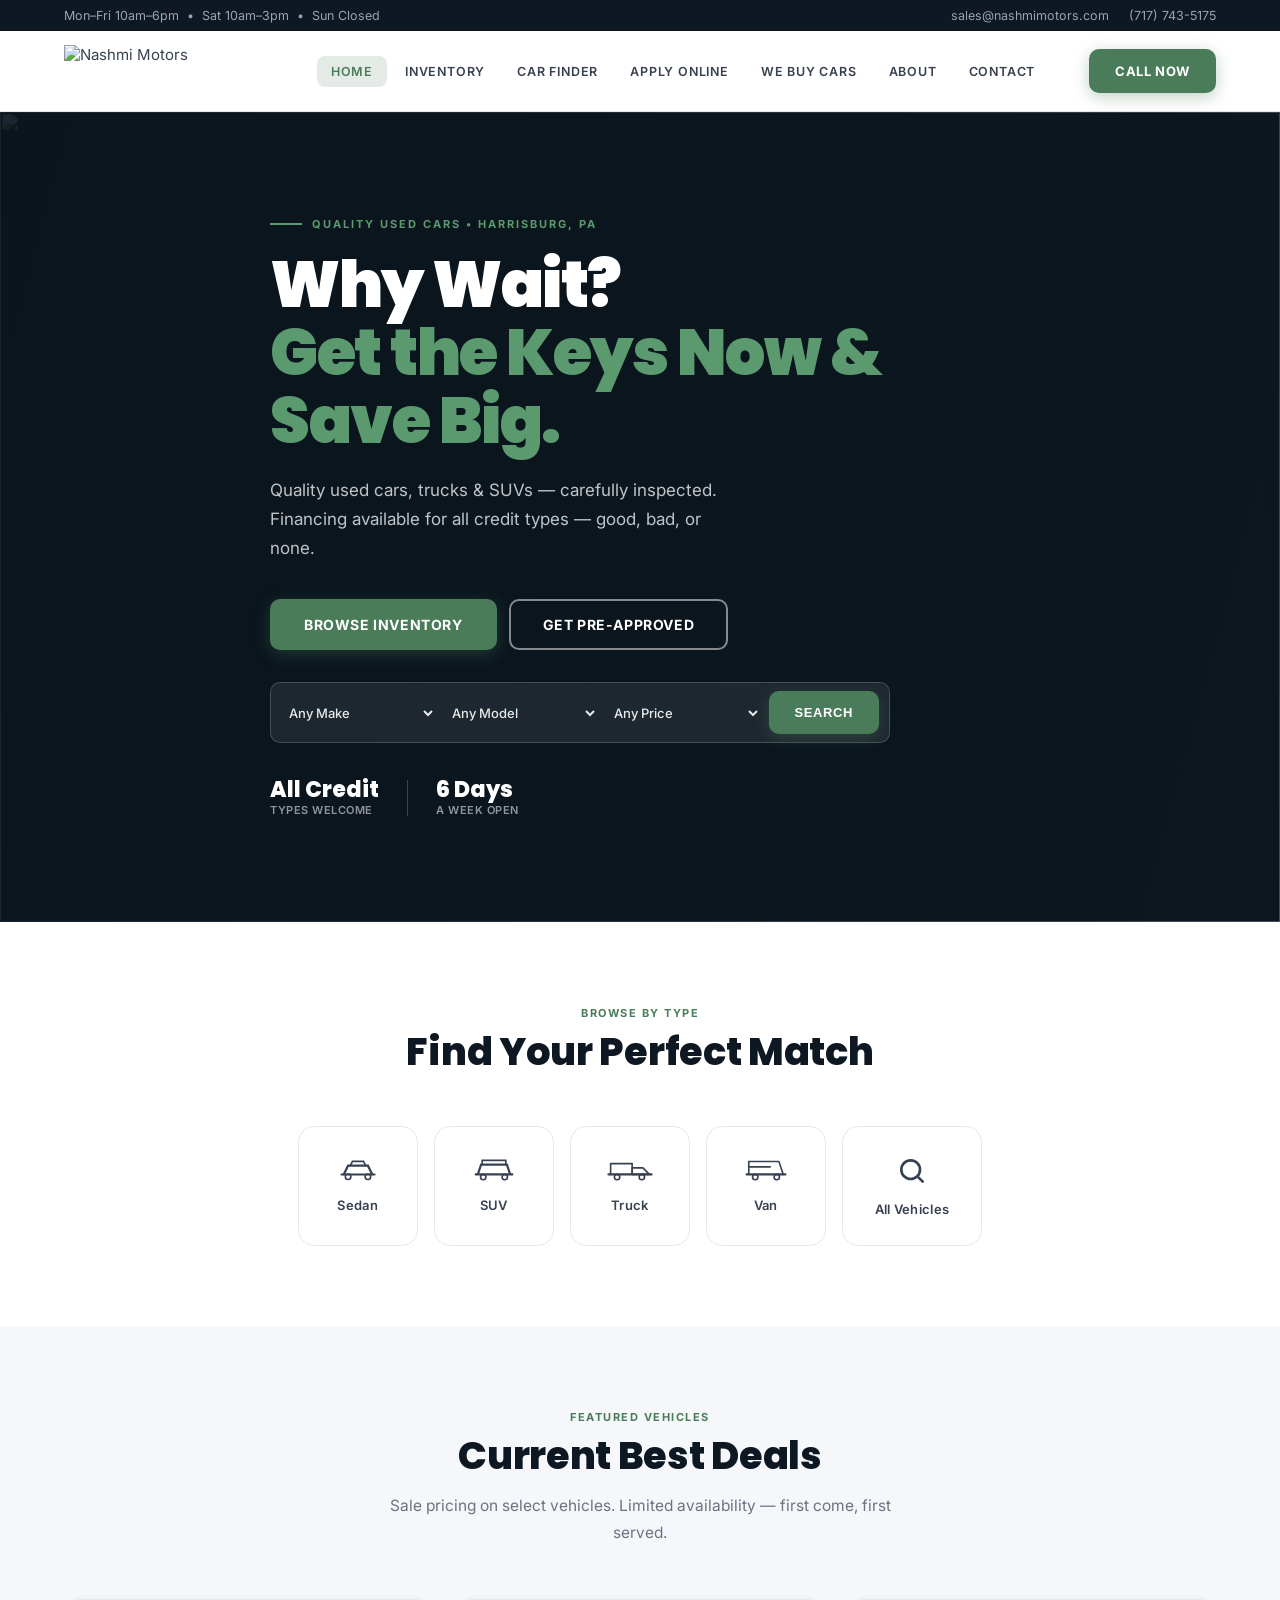
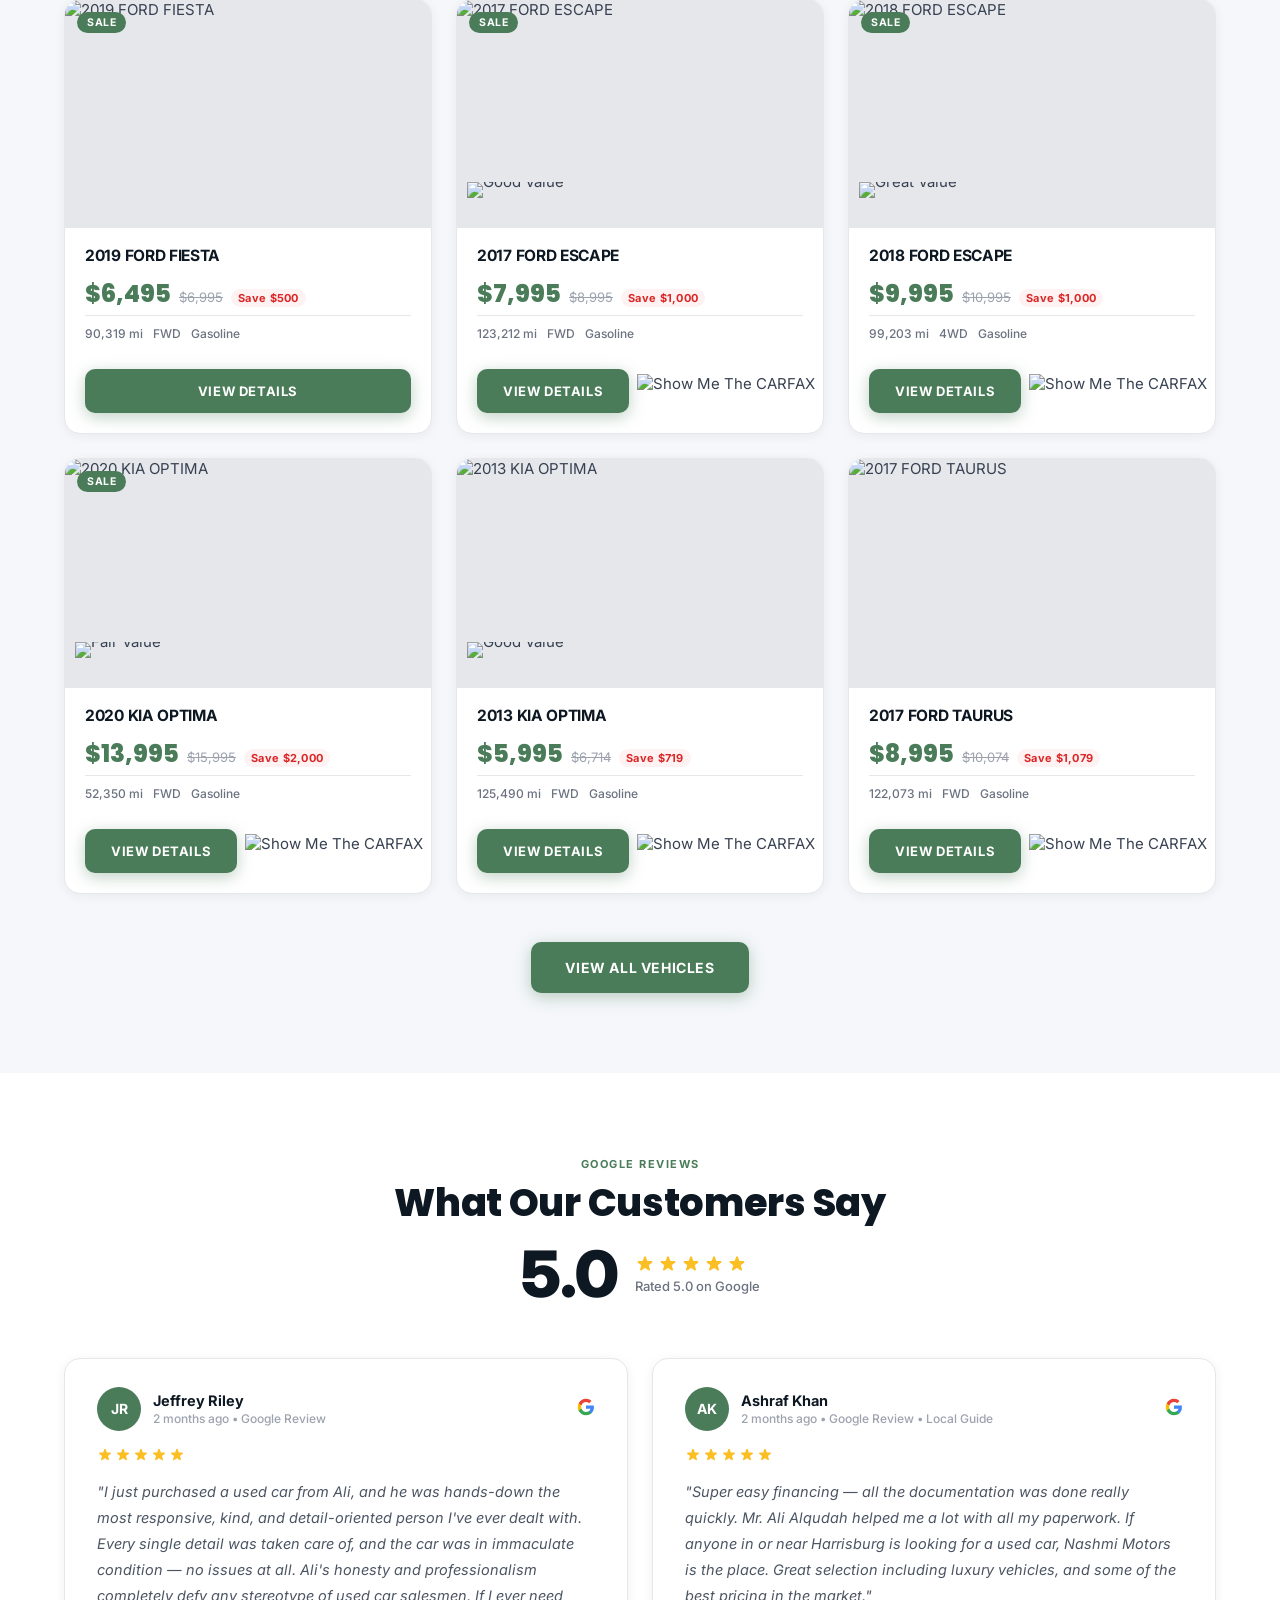
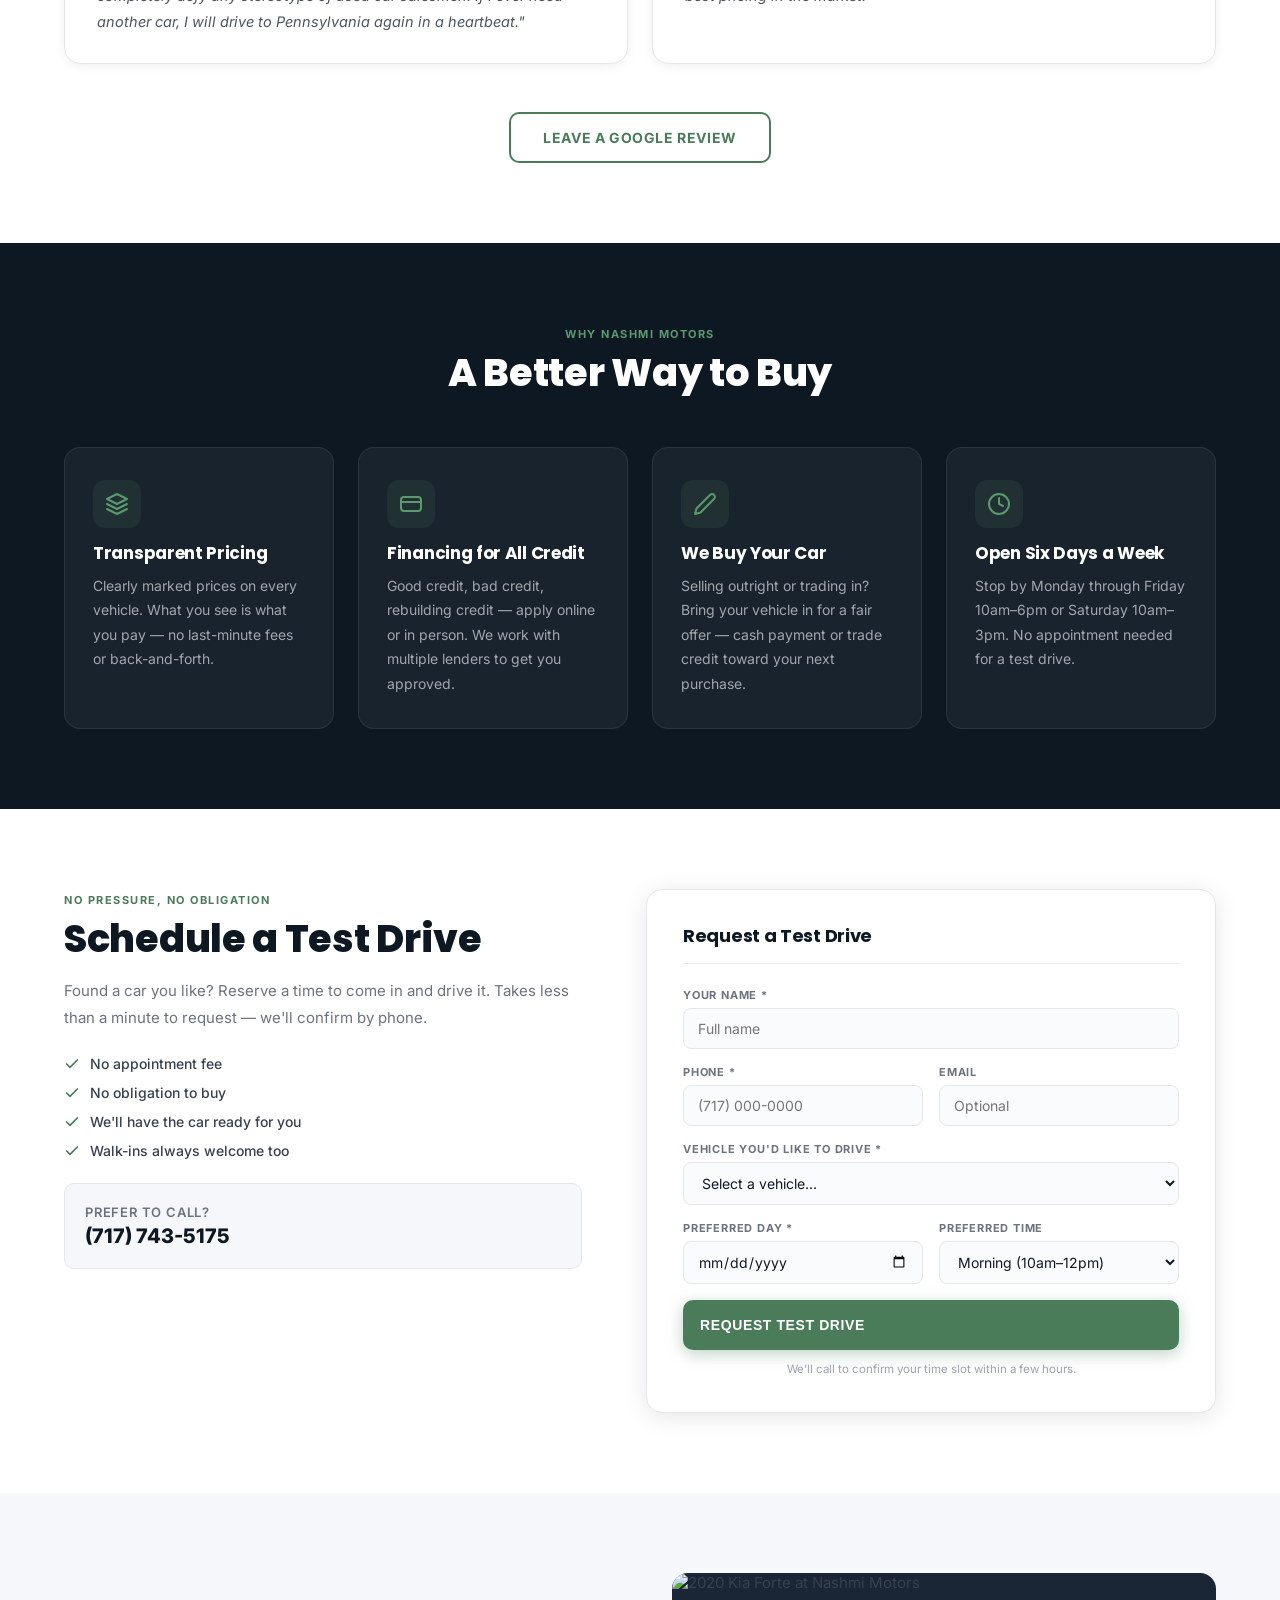
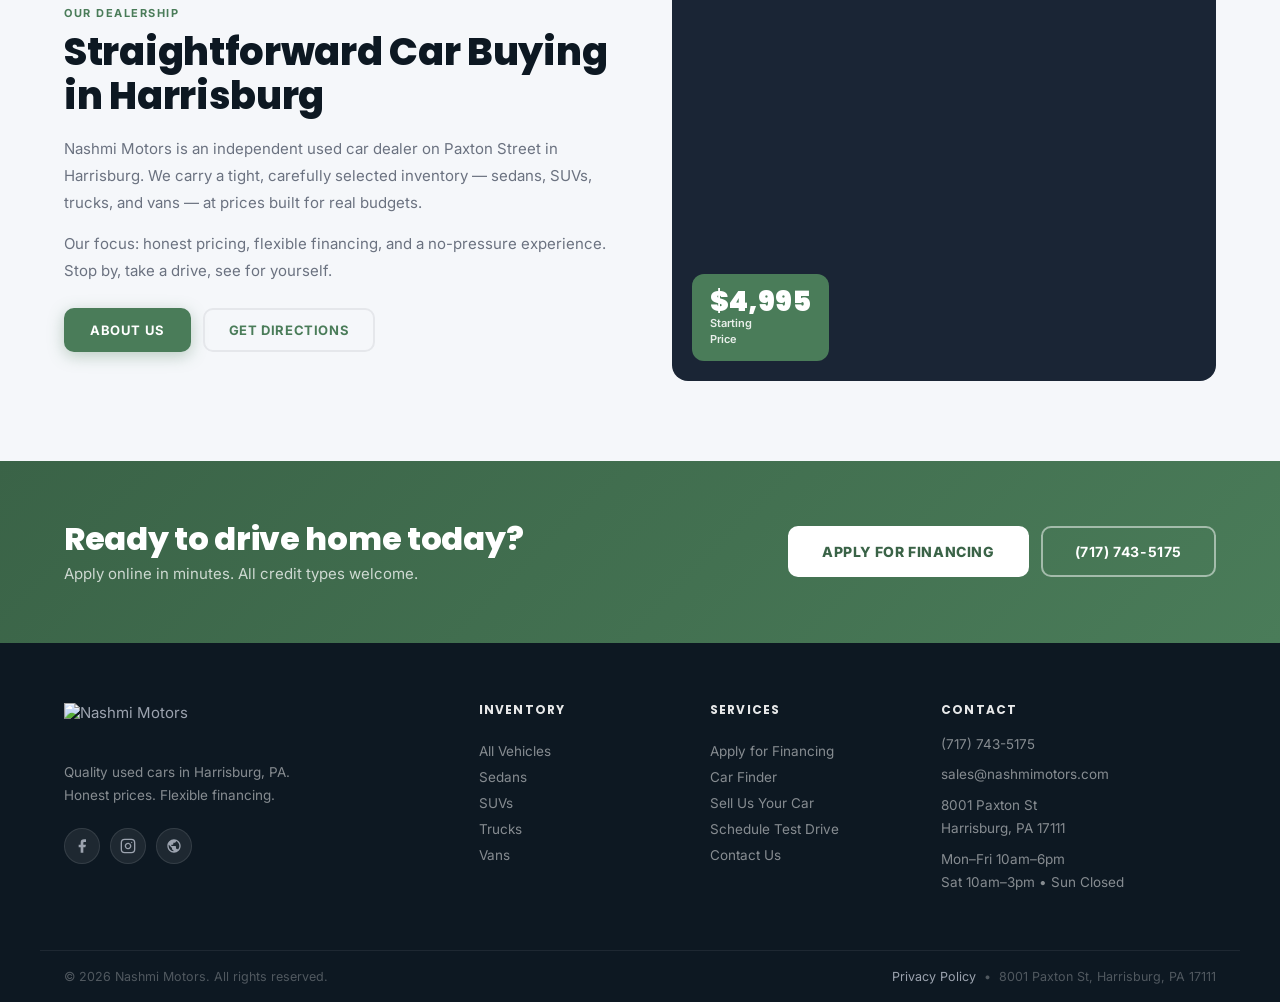
==== commit fa8f4a2c: "8 improvements: gallery, features, real CFX badges, discount pricing, SEO, privacy policy - Item 1 &" ====
--- a/index.html
+++ b/index.html
@@ -7,10 +7,47 @@
 <link rel="apple-touch-icon" href="favicon.png">
 <meta name="viewport" content="width=device-width, initial-scale=1.0">
 <title>Nashmi Motors — Quality Used Cars in Harrisburg, PA</title>
-<meta name="description" content="Quality used cars in Harrisburg, PA. Starting at $4,995. Easy financing for all credit types. Call (717) 743-5175.">
+<meta name="description" content="Quality used cars in Harrisburg, PA. Easy financing for all credit types — good, bad, or none. Call (717) 743-5175.">
+<meta property="og:title" content="Nashmi Motors — Quality Used Cars in Harrisburg, PA">
+<meta property="og:description" content="Quality used cars in Harrisburg, PA. Easy financing for all credit types. Call (717) 743-5175.">
+<meta property="og:type" content="website">
+<meta property="og:url" content="https://nashmimotors.com/">
+<meta property="og:image" content="https://imagescf.dealercenter.net/640/480/202603-1840d1c50d5044be86b7ee316b636217.jpg">
+<meta name="twitter:card" content="summary_large_image">
+<link rel="canonical" href="https://nashmimotors.com/">
 <link rel="preconnect" href="https://fonts.googleapis.com">
 <link rel="stylesheet" href="https://fonts.googleapis.com/css2?family=Inter:wght@300;400;500;600;700&family=Poppins:wght@600;700;800;900&display=swap">
 <link rel="stylesheet" href="style.css?v=2">
+<script type="application/ld+json">
+{
+  "@context": "https://schema.org",
+  "@type": "AutoDealer",
+  "name": "Nashmi Motors",
+  "description": "Quality used cars in Harrisburg, PA. Easy financing for all credit types.",
+  "url": "https://nashmimotors.com",
+  "telephone": "+17177435175",
+  "email": "sales@nashmimotors.com",
+  "image": "https://dcdws.blob.core.windows.net/dws-29008363-103887-media/sites/103887/2026/01/Snag_1986c202-removebg-preview-w286-1.png",
+  "address": {
+    "@type": "PostalAddress",
+    "streetAddress": "8001 Paxton St",
+    "addressLocality": "Harrisburg",
+    "addressRegion": "PA",
+    "postalCode": "17111",
+    "addressCountry": "US"
+  },
+  "openingHoursSpecification": [
+    {"@type": "OpeningHoursSpecification", "dayOfWeek": ["Monday","Tuesday","Wednesday","Thursday","Friday"], "opens": "10:00", "closes": "18:00"},
+    {"@type": "OpeningHoursSpecification", "dayOfWeek": "Saturday", "opens": "10:00", "closes": "15:00"}
+  ],
+  "geo": {"@type": "GeoCoordinates", "latitude": 40.2448, "longitude": -76.7892},
+  "priceRange": "$$",
+  "sameAs": [
+    "https://www.facebook.com/profile.php?id=61578949635961",
+    "https://www.instagram.com/nashmimotors"
+  ]
+}
+</script>
 </head>
 <body>
 
@@ -67,7 +104,7 @@
       <span class="hero-accent-light">Get the Keys Now &amp; Save Big.</span>
     </h1>
     <p class="hero-full-sub">
-      Carefully selected vehicles starting at $4,995.<br>Financing available for all credit types — good, bad, or none.
+      Quality used cars, trucks &amp; SUVs — carefully inspected.<br>Financing available for all credit types — good, bad, or none.
     </p>
     <div class="hero-full-actions">
       <a href="inventory.html" class="btn btn-primary btn-lg">Browse Inventory</a>
@@ -97,11 +134,6 @@
 
     <!-- STAT CHIPS -->
     <div class="hero-full-stats">
-      <div class="hero-stat-chip">
-        <span class="hero-stat-num">$4,995</span>
-        <span class="hero-stat-label">Starting Price</span>
-      </div>
-      <div class="hero-stat-divider"></div>
       <div class="hero-stat-chip">
         <span class="hero-stat-num">All Credit</span>
         <span class="hero-stat-label">Types Welcome</span>
@@ -511,7 +543,7 @@
   <div class="footer-bottom">
     <div class="container">
       <span>&copy; 2026 Nashmi Motors. All rights reserved.</span>
-      <span>8001 Paxton St, Harrisburg, PA 17111</span>
+      <span><a href="privacy-policy.html" style="color:var(--gray-light);text-decoration:none">Privacy Policy</a> &nbsp;&bull;&nbsp; 8001 Paxton St, Harrisburg, PA 17111</span>
     </div>
   </div>
 </footer>
--- a/style.css
+++ b/style.css
@@ -764,6 +764,30 @@
 .cfx-great .cfx-value { background: #1aa34a; }
 .cfx-good  .cfx-value { background: #2563eb; }
 .cfx-fair  .cfx-value { background: #ea580c; }
+
+/* ── SHOW ME THE CARFAX badge (real SVG from CarFax CDN) ─────────────────── */
+.smtc-badge {
+  display: inline-flex;
+  align-items: center;
+  flex-shrink: 0;
+  text-decoration: none;
+  transition: transform 0.15s, opacity 0.15s;
+  cursor: pointer;
+}
+.smtc-badge img { height: 34px; display: block; }
+.smtc-badge:hover { transform: translateY(-1px); opacity: 0.9; }
+
+/* Value badge overlay on car photo (real SVG) */
+.cfx-badge-wrap {
+  position: absolute;
+  bottom: 10px;
+  left: 10px;
+  z-index: 2;
+  cursor: pointer;
+  transition: transform 0.15s;
+  line-height: 0;
+}
+.cfx-badge-wrap:hover { transform: translateY(-1px); }
 
 .car-save {
   position: absolute;
@@ -1787,4 +1811,9 @@
   .reviews-grid { grid-template-columns: 1fr; }
   .body-types { gap: 10px; }
   .body-type-card { padding: 20px 22px; min-width: 100px; }
-}
+  /* Mobile CarFax badge + actions fixes */
+  .car-actions { flex-wrap: wrap; gap: 8px; }
+  .smtc-badge img { height: 28px; }
+  .cfx-badge-wrap img { height: 28px !important; }
+  .car-actions .btn { font-size: 12px; padding: 9px 12px; }
+}
